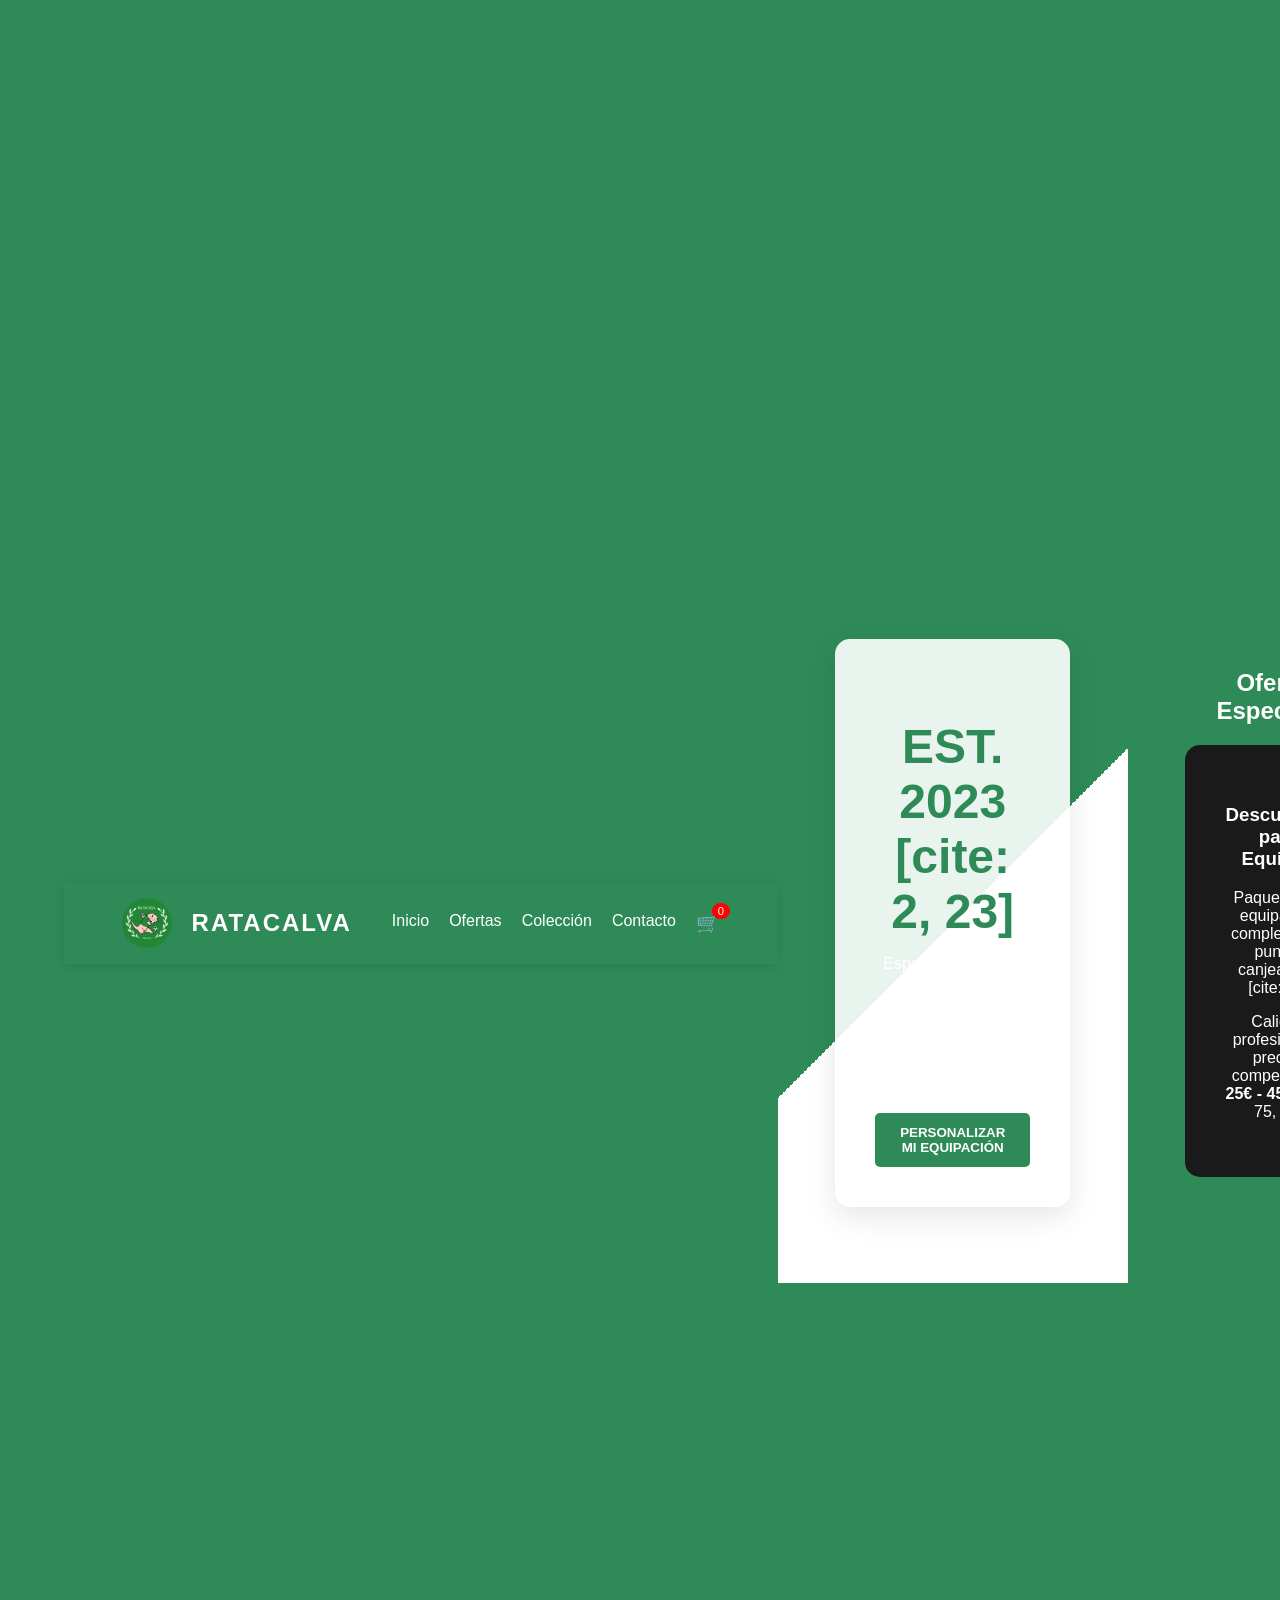
==== index.html @ c98d8c32 "Update index.html" ====
<!DOCTYPE html>
<html lang="es">
<head>
    <meta charset="UTF-8">
    <meta name="viewport" content="width=device-width, initial-scale=1.0">
    <title>RataCalva | Especialistas en Fútbol Sala</title>
    <style>
        :root {
            --verde-principal: #2E8B57; /* Verde deportivo basado en el PDF */
            --blanco: #ffffff;
            --gris-claro: #f4f4f4;
            --negro: #1a1a1a;
        }

        body {
            font-family: 'Segoe UI', Tahoma, Geneva, Verdana, sans-serif;
            margin: 0;
            padding: 0;
            background-color: var(--blanco);
            color: var(--negro);
        }

        /* Navegación */
        header {
            background-color: var(--verde-principal);
            color: white;
            padding: 1rem 5%;
            display: flex;
            justify-content: space-between;
            align-items: center;
            position: sticky;
            top: 0;
            z-index: 1000;
            box-shadow: 0 2px 10px rgba(0,0,0,0.1);
        }

        .logo-container {
            display: flex;
            align-items: center;
            gap: 10px;
        }

        .logo-text {
            font-weight: bold;
            font-size: 1.5rem;
            letter-spacing: 2px;
        }

        nav ul {
            list-style: none;
            display: flex;
            gap: 20px;
            margin: 0;
        }

        nav a {
            color: white;
            text-decoration: none;
            font-weight: 500;
            transition: opacity 0.3s;
        }

        nav a:hover {
            opacity: 0.7;
        }

        /* Hero / Inicio */
        .hero {
            background: linear-gradient(135deg, var(--verde-principal) 50%, var(--blanco) 50%);
            height: 80vh;
            display: flex;
            align-items: center;
            justify-content: center;
            text-align: center;
            padding: 0 5%;
        }

        .hero-content {
            background: rgba(255, 255, 255, 0.9);
            padding: 40px;
            border-radius: 15px;
            box-shadow: 0 10px 30px rgba(0,0,0,0.1);
        }

        .hero h1 {
            font-size: 3rem;
            color: var(--verde-principal);
            margin-bottom: 10px;
        }

        /* Colección */
        .section {
            padding: 60px 5%;
            text-align: center;
        }

        .grid-productos {
            display: grid;
            grid-template-columns: repeat(auto-fit, minmax(280px, 1fr));
            gap: 30px;
            margin-top: 40px;
        }

        .producto-card {
            border: 1px solid var(--gris-claro);
            padding: 20px;
            border-radius: 10px;
            transition: transform 0.3s;
        }

        .producto-card:hover {
            transform: translateY(-10px);
            box-shadow: 0 10px 20px rgba(0,0,0,0.05);
        }

        .producto-card img {
            max-width: 100%;
            height: auto;
            border-radius: 5px;
        }

        /* Ofertas */
        .ofertas-banner {
            background-color: var(--negro);
            color: white;
            padding: 40px;
            border-radius: 15px;
            margin: 20px 0;
        }

        /* Botones */
        .btn {
            background-color: var(--verde-principal);
            color: white;
            padding: 12px 25px;
            border: none;
            border-radius: 5px;
            cursor: pointer;
            font-weight: bold;
            text-transform: uppercase;
        }

        /* Footer / Contacto */
        footer {
            background-color: var(--gris-claro);
            padding: 40px 5%;
            margin-top: 50px;
            border-top: 4px solid var(--verde-principal);
        }

        .contacto-info {
            display: flex;
            justify-content: space-around;
            flex-wrap: wrap;
            gap: 20px;
        }

        .cart-icon {
            font-size: 1.2rem;
            position: relative;
        }

        .badge {
            background: red;
            color: white;
            border-radius: 50%;
            padding: 2px 6px;
            font-size: 0.7rem;
            position: absolute;
            top: -10px;
            right: -10px;
        }
    </style>
</head>
<body>

<header>
<header>
    <div class="logo-container">
        <img src="RataCalva logo.png" alt="Logo RataCalva" style="height: 50px; margin-right: 10px;">
        <span class="logo-text">RATACALVA</span>
    </div>
    <nav>
        
    </div>
    <nav>
        <ul>
            <li><a href="#inicio">Inicio</a></li>
            <li><a href="#ofertas">Ofertas</a></li>
            <li><a href="#coleccion">Colección</a></li>
            <li><a href="#contacto">Contacto</a></li>
            <li><a href="#carrito" class="cart-icon">🛒 <span class="badge">0</span></a></li>
        </ul>
    </nav>
</header>

<section id="inicio" class="hero">
    <div class="hero-content">
        <h1>EST. 2023 [cite: 2, 23]</h1>
        <p>Especialistas 100% en Fútbol Sala. </p>
        <p>Diseños únicos, materiales de alta calidad y personalización total. [cite: 48]</p>
        <button class="btn">Personalizar mi equipación</button>
    </div>
</section>

<section id="ofertas" class="section">
    <h2>Ofertas Especiales</h2>
    <div class="ofertas-banner">
        <h3>Descuentos para Equipos</h3>
        <p>Paquetes de equipación completa con puntos canjeables. [cite: 80]</p>
        <p>Calidad profesional a precios competitivos: <strong>25€ - 45€</strong> [cite: 75, 76]</p>
    </div>
</section>

<section id="coleccion" class="section">
    <h2>Nuestra Colección</h2>
    <div class="grid-productos">
        <div class="producto-card">
            <img src="WhatsApp Image 2026-04-20 at 11.35.07.jpeg" alt="Camiseta RataCalva Verde">
            <h3>Camiseta Oficial "Robert's" [cite: 3, 54]</h3>
            <p>Verde con mangas blancas, personalizable con tu nombre y número. [cite: 47]</p>
            <p><strong>Desde 25€</strong></p>
            <button class="btn">Añadir al carrito</button>
        </div>

        <div class="producto-card">
            <img src="WhatsApp Image 2026-04-20 at 11.35.22.jpeg" alt="Pantalón RataCalva Blanco">
            <h3>Pantalón Técnico [cite: 10, 15]</h3>
            <p>Blanco con cordones verdes y logo bordado. [cite: 10, 13]</p>
            <p><strong>Precio Especial</strong></p>
            <button class="btn">Añadir al carrito</button>
        </div>

        <div class="producto-card">
            <img src="WhatsApp Image 2026-04-20 at 11.35.10.jpeg " alt="Camiseta Dorso">
            <h3>Personalización Dorsal [cite: 6, 60]</h3>
            <p>Nombre y número 99 con la bandera de España. [cite: 5, 6]</p>
            <button class="btn">Configurar</button>
        </div>
    </div>
</section>

<section id="contacto" class="section">
    <h2>Contacto</h2>
    <div class="contacto-info">
        <div>
            <h4>¿Quiénes somos?</h4>
            <p>Una marca con identidad visual única representada por nuestra mascota. [cite: 41]</p>
        </div>
        <div>
            <h4>Servicio</h4>
            <p>Entrega rápida y personalización total para jugadores de futsal. [cite: 45, 48]</p>
        </div>
        <div>
            <h4>Síguenos</h4>
            <p>@RataCalva_Futsal</p>
        </div>
    </div>
</section>

<footer>
    <p>&copy; 2026 RATACALVA FOOTBALL CLUB. [cite: 13, 14] Todos los derechos reservados.</p>
</footer>

</body>
</html>
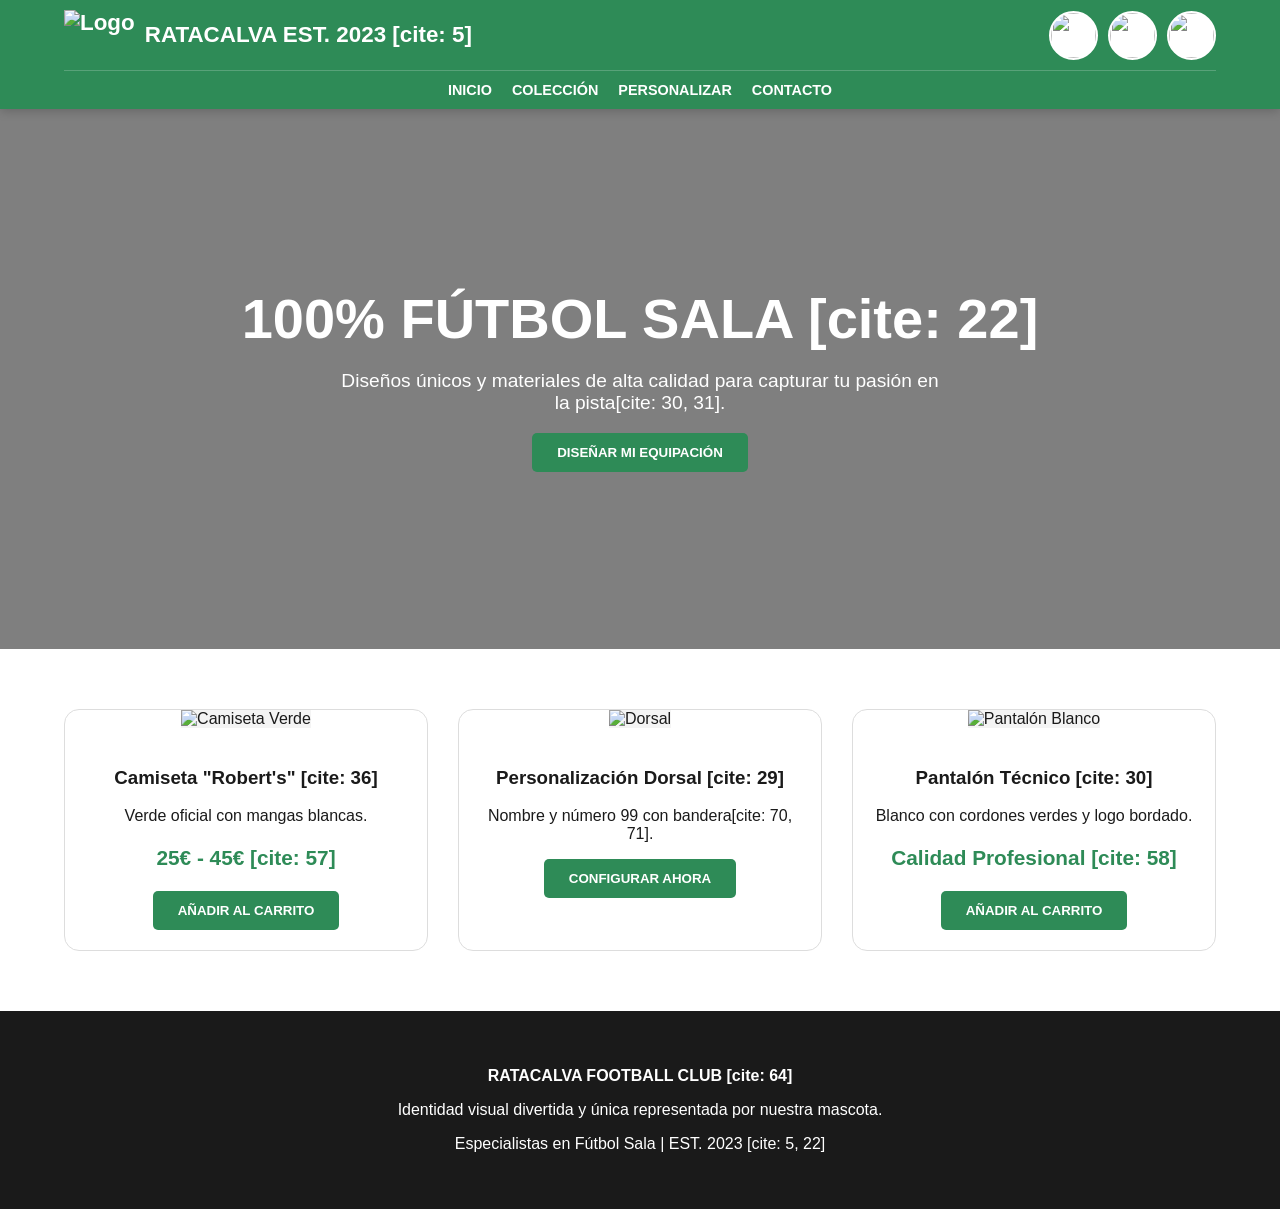
==== commit d55eb05c: "Update index.html" ====
--- a/index.html
+++ b/index.html
@@ -6,131 +6,127 @@
     <title>RataCalva | Especialistas en Fútbol Sala</title>
     <style>
         :root {
-            --verde-principal: #2E8B57; /* Verde deportivo basado en el PDF */
+            --verde-futsal: #2E8B57;
             --blanco: #ffffff;
+            --negro: #1a1a1a;
             --gris-claro: #f4f4f4;
-            --negro: #1a1a1a;
         }
 
         body {
             font-family: 'Segoe UI', Tahoma, Geneva, Verdana, sans-serif;
             margin: 0;
-            padding: 0;
             background-color: var(--blanco);
             color: var(--negro);
         }
 
-        /* Navegación */
+        /* HEADER PERSONALIZADO CON LAS 5 IMÁGENES */
         header {
-            background-color: var(--verde-principal);
-            color: white;
-            padding: 1rem 5%;
-            display: flex;
-            justify-content: space-between;
-            align-items: center;
+            background-color: var(--verde-futsal);
+            color: white;
+            padding: 10px 5%;
             position: sticky;
             top: 0;
             z-index: 1000;
-            box-shadow: 0 2px 10px rgba(0,0,0,0.1);
-        }
-
-        .logo-container {
-            display: flex;
-            align-items: center;
+            box-shadow: 0 2px 10px rgba(0,0,0,0.2);
+        }
+
+        .header-container {
+            display: flex;
+            justify-content: space-between;
+            align-items: center;
+        }
+
+        .galeria-header {
+            display: flex;
             gap: 10px;
-        }
-
-        .logo-text {
+            align-items: center;
+        }
+
+        /* Miniaturas solicitadas en el header */
+        .galeria-header img {
+            height: 45px;
+            width: 45px;
+            object-fit: cover;
+            border: 2px solid white;
+            border-radius: 50%;
+            background: white;
+        }
+
+        .logo-principal {
+            display: flex;
+            align-items: center;
+            gap: 10px;
             font-weight: bold;
-            font-size: 1.5rem;
-            letter-spacing: 2px;
+            font-size: 1.4rem;
         }
 
         nav ul {
             list-style: none;
             display: flex;
             gap: 20px;
-            margin: 0;
+            margin: 10px 0 0 0;
+            padding: 0;
+            justify-content: center;
+            border-top: 1px solid rgba(255,255,255,0.2);
+            padding-top: 10px;
         }
 
         nav a {
             color: white;
             text-decoration: none;
-            font-weight: 500;
-            transition: opacity 0.3s;
-        }
-
-        nav a:hover {
-            opacity: 0.7;
-        }
-
-        /* Hero / Inicio */
+            font-size: 0.9rem;
+            font-weight: bold;
+            text-transform: uppercase;
+        }
+
+        /* HERO SECTION */
         .hero {
-            background: linear-gradient(135deg, var(--verde-principal) 50%, var(--blanco) 50%);
-            height: 80vh;
-            display: flex;
-            align-items: center;
+            background: linear-gradient(rgba(0,0,0,0.5), rgba(0,0,0,0.5)), url('https://raw.githubusercontent.com/TU_USUARIO/TU_REPOSITORIO/main/WhatsApp%20Image%202026-04-20%20at%2011.35.07.jpeg');
+            background-size: cover;
+            background-position: center;
+            height: 60vh;
+            display: flex;
+            flex-direction: column;
             justify-content: center;
+            align-items: center;
             text-align: center;
-            padding: 0 5%;
-        }
-
-        .hero-content {
-            background: rgba(255, 255, 255, 0.9);
-            padding: 40px;
-            border-radius: 15px;
-            box-shadow: 0 10px 30px rgba(0,0,0,0.1);
-        }
-
-        .hero h1 {
-            font-size: 3rem;
-            color: var(--verde-principal);
-            margin-bottom: 10px;
-        }
-
-        /* Colección */
-        .section {
+            color: white;
+        }
+
+        .hero h1 { font-size: 3.5rem; margin: 0; }
+        .hero p { font-size: 1.2rem; max-width: 600px; }
+
+        /* PRODUCTOS SECTION */
+        .productos {
             padding: 60px 5%;
-            text-align: center;
-        }
-
-        .grid-productos {
             display: grid;
             grid-template-columns: repeat(auto-fit, minmax(280px, 1fr));
             gap: 30px;
-            margin-top: 40px;
-        }
-
-        .producto-card {
-            border: 1px solid var(--gris-claro);
-            padding: 20px;
-            border-radius: 10px;
-            transition: transform 0.3s;
-        }
-
-        .producto-card:hover {
-            transform: translateY(-10px);
-            box-shadow: 0 10px 20px rgba(0,0,0,0.05);
-        }
-
-        .producto-card img {
-            max-width: 100%;
-            height: auto;
-            border-radius: 5px;
-        }
-
-        /* Ofertas */
-        .ofertas-banner {
-            background-color: var(--negro);
-            color: white;
-            padding: 40px;
+        }
+
+        .tarjeta {
+            border: 1px solid #ddd;
             border-radius: 15px;
-            margin: 20px 0;
-        }
-
-        /* Botones */
+            overflow: hidden;
+            transition: 0.3s;
+            text-align: center;
+            background: white;
+        }
+
+        .tarjeta:hover { transform: translateY(-10px); box-shadow: 0 10px 20px rgba(0,0,0,0.1); }
+
+        .tarjeta img {
+            width: 100%;
+            height: 350px;
+            object-fit: contain;
+            background: var(--gris-claro);
+        }
+
+        .tarjeta-info { padding: 20px; }
+        .precio { color: var(--verde-futsal); font-weight: bold; font-size: 1.3rem; }
+
         .btn {
-            background-color: var(--verde-principal);
+            background: var(--verde-futsal);
             color: white;
             padding: 12px 25px;
             border: none;
@@ -140,126 +136,80 @@
             text-transform: uppercase;
         }
 
-        /* Footer / Contacto */
         footer {
-            background-color: var(--gris-claro);
-            padding: 40px 5%;
-            margin-top: 50px;
-            border-top: 4px solid var(--verde-principal);
-        }
-
-        .contacto-info {
-            display: flex;
-            justify-content: space-around;
-            flex-wrap: wrap;
-            gap: 20px;
-        }
-
-        .cart-icon {
-            font-size: 1.2rem;
-            position: relative;
-        }
-
-        .badge {
-            background: red;
-            color: white;
-            border-radius: 50%;
-            padding: 2px 6px;
-            font-size: 0.7rem;
-            position: absolute;
-            top: -10px;
-            right: -10px;
+            background: var(--negro);
+            color: white;
+            text-align: center;
+            padding: 40px;
         }
     </style>
 </head>
 <body>
 
 <header>
-<header>
-    <div class="logo-container">
-        <img src="RataCalva logo.png" alt="Logo RataCalva" style="height: 50px; margin-right: 10px;">
-        <span class="logo-text">RATACALVA</span>
-    </div>
-    <nav>
-        
+    <div class="header-container">
+        <div class="logo-principal">
+            <img src="https://raw.githubusercontent.com/TU_USUARIO/TU_REPOSITORIO/main/RataCalva%20logo.png" alt="Logo" style="height: 50px; width: auto; border:none; border-radius:0;">
+            <span>RATACALVA EST. 2023 [cite: 5]</span>
+        </div>
+
+        <div class="galeria-header">
+            <img src="https://raw.githubusercontent.com/TU_USUARIO/TU_REPOSITORIO/main/WhatsApp%20Image%202026-04-20%20at%2011.35.07.jpeg" title="Camiseta Verde">
+            <img src="https://raw.githubusercontent.com/TU_USUARIO/TU_REPOSITORIO/main/WhatsApp%20Image%202026-04-20%20at%2011.35.10.jpeg" title="Dorsal">
+            <img src="https://raw.githubusercontent.com/TU_USUARIO/TU_REPOSITORIO/main/WhatsApp%20Image%202026-04-20%20at%2011.35.22.jpeg" title="Pantalón Blanco">
+        </div>
     </div>
     <nav>
         <ul>
-            <li><a href="#inicio">Inicio</a></li>
-            <li><a href="#ofertas">Ofertas</a></li>
+            <li><a href="#">Inicio</a></li>
             <li><a href="#coleccion">Colección</a></li>
-            <li><a href="#contacto">Contacto</a></li>
-            <li><a href="#carrito" class="cart-icon">🛒 <span class="badge">0</span></a></li>
+            <li><a href="#">Personalizar</a></li>
+            <li><a href="#">Contacto</a></li>
         </ul>
     </nav>
 </header>
 
-<section id="inicio" class="hero">
-    <div class="hero-content">
-        <h1>EST. 2023 [cite: 2, 23]</h1>
-        <p>Especialistas 100% en Fútbol Sala. </p>
-        <p>Diseños únicos, materiales de alta calidad y personalización total. [cite: 48]</p>
-        <button class="btn">Personalizar mi equipación</button>
-    </div>
+<section class="hero">
+    <h1>100% FÚTBOL SALA [cite: 22]</h1>
+    <p>Diseños únicos y materiales de alta calidad para capturar tu pasión en la pista[cite: 30, 31].</p>
+    <button class="btn">Diseñar mi Equipación</button>
 </section>
 
-<section id="ofertas" class="section">
-    <h2>Ofertas Especiales</h2>
-    <div class="ofertas-banner">
-        <h3>Descuentos para Equipos</h3>
-        <p>Paquetes de equipación completa con puntos canjeables. [cite: 80]</p>
-        <p>Calidad profesional a precios competitivos: <strong>25€ - 45€</strong> [cite: 75, 76]</p>
+<section class="productos" id="coleccion">
+    <div class="tarjeta">
+        <img src="https://raw.githubusercontent.com/TU_USUARIO/TU_REPOSITORIO/main/WhatsApp%20Image%202026-04-20%20at%2011.35.07.jpeg" alt="Camiseta Verde">
+        <div class="tarjeta-info">
+            <h3>Camiseta "Robert's" [cite: 36]</h3>
+            <p>Verde oficial con mangas blancas.</p>
+            <p class="precio">25€ - 45€ [cite: 57]</p>
+            <button class="btn">Añadir al carrito</button>
+        </div>
+    </div>
+
+    <div class="tarjeta">
+        <img src="https://raw.githubusercontent.com/TU_USUARIO/TU_REPOSITORIO/main/WhatsApp%20Image%202026-04-20%20at%2011.35.10.jpeg" alt="Dorsal">
+        <div class="tarjeta-info">
+            <h3>Personalización Dorsal [cite: 29]</h3>
+            <p>Nombre y número 99 con bandera[cite: 70, 71].</p>
+            <button class="btn">Configurar ahora</button>
+        </div>
+    </div>
+
+    <div class="tarjeta">
+        <img src="https://raw.githubusercontent.com/TU_USUARIO/TU_REPOSITORIO/main/WhatsApp%20Image%202026-04-20%20at%2011.35.22.jpeg" alt="Pantalón Blanco">
+        <div class="tarjeta-info">
+            <h3>Pantalón Técnico [cite: 30]</h3>
+            <p>Blanco con cordones verdes y logo bordado.</p>
+            <p class="precio">Calidad Profesional [cite: 58]</p>
+            <button class="btn">Añadir al carrito</button>
+        </div>
     </div>
 </section>
 
-<section id="coleccion" class="section">
-    <h2>Nuestra Colección</h2>
-    <div class="grid-productos">
-        <div class="producto-card">
-            <img src="WhatsApp Image 2026-04-20 at 11.35.07.jpeg" alt="Camiseta RataCalva Verde">
-            <h3>Camiseta Oficial "Robert's" [cite: 3, 54]</h3>
-            <p>Verde con mangas blancas, personalizable con tu nombre y número. [cite: 47]</p>
-            <p><strong>Desde 25€</strong></p>
-            <button class="btn">Añadir al carrito</button>
-        </div>
-
-        <div class="producto-card">
-            <img src="WhatsApp Image 2026-04-20 at 11.35.22.jpeg" alt="Pantalón RataCalva Blanco">
-            <h3>Pantalón Técnico [cite: 10, 15]</h3>
-            <p>Blanco con cordones verdes y logo bordado. [cite: 10, 13]</p>
-            <p><strong>Precio Especial</strong></p>
-            <button class="btn">Añadir al carrito</button>
-        </div>
-
-        <div class="producto-card">
-            <img src="WhatsApp Image 2026-04-20 at 11.35.10.jpeg " alt="Camiseta Dorso">
-            <h3>Personalización Dorsal [cite: 6, 60]</h3>
-            <p>Nombre y número 99 con la bandera de España. [cite: 5, 6]</p>
-            <button class="btn">Configurar</button>
-        </div>
-    </div>
-</section>
-
-<section id="contacto" class="section">
-    <h2>Contacto</h2>
-    <div class="contacto-info">
-        <div>
-            <h4>¿Quiénes somos?</h4>
-            <p>Una marca con identidad visual única representada por nuestra mascota. [cite: 41]</p>
-        </div>
-        <div>
-            <h4>Servicio</h4>
-            <p>Entrega rápida y personalización total para jugadores de futsal. [cite: 45, 48]</p>
-        </div>
-        <div>
-            <h4>Síguenos</h4>
-            <p>@RataCalva_Futsal</p>
-        </div>
-    </div>
-</section>
-
 <footer>
-    <p>&copy; 2026 RATACALVA FOOTBALL CLUB. [cite: 13, 14] Todos los derechos reservados.</p>
+    <p><strong>RATACALVA FOOTBALL CLUB [cite: 64]</strong></p>
+    <p>Identidad visual divertida y única representada por nuestra mascota.</p>
+    <p>Especialistas en Fútbol Sala | EST. 2023 [cite: 5, 22]</p>
 </footer>
 
 </body>
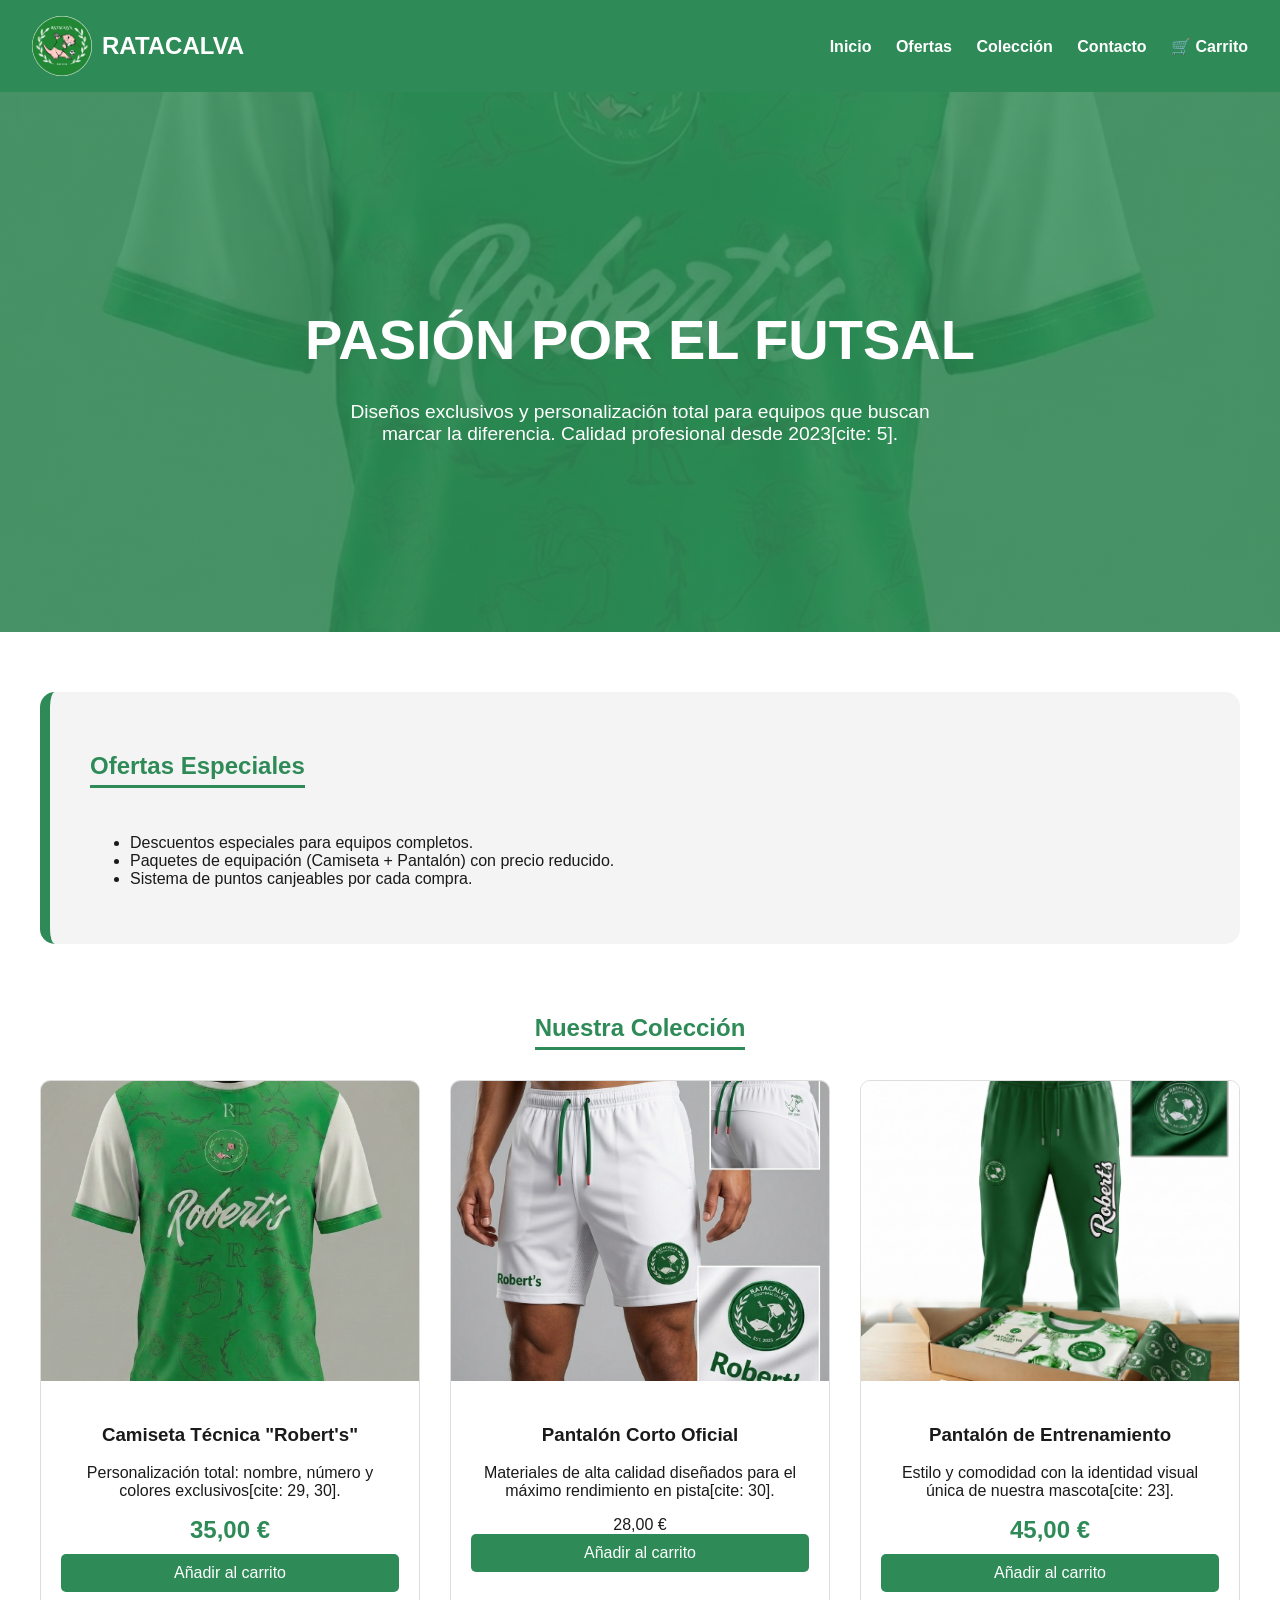
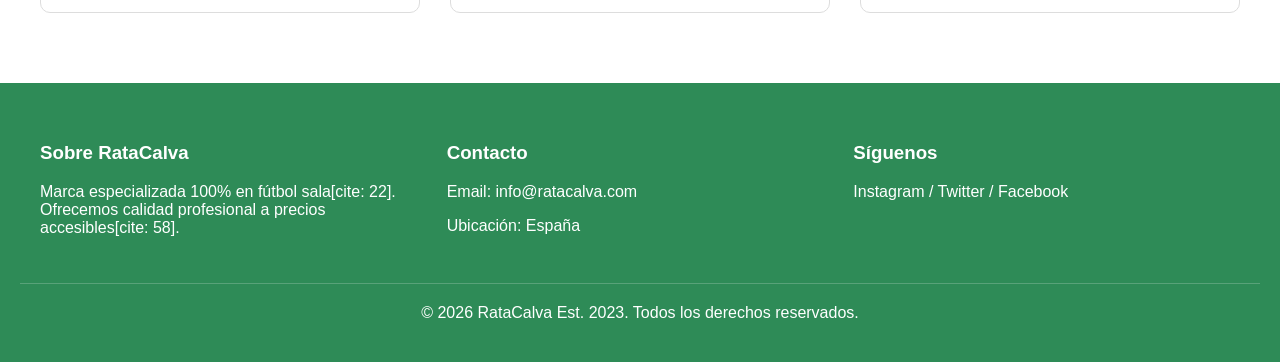
==== commit cb104953: "Refactor index.html for better styling and layout Updated styles and structure for improved layout a" ====
--- a/index.html
+++ b/index.html
@@ -3,10 +3,11 @@
 <head>
     <meta charset="UTF-8">
     <meta name="viewport" content="width=device-width, initial-scale=1.0">
-    <title>RataCalva | Especialistas en Fútbol Sala</title>
+    <title>RataCalva | Especialistas en Futsal</title>
     <style>
+        /* Estilos Generales inspirados en el PDF */
         :root {
-            --verde-futsal: #2E8B57;
+            --verde-principal: #2e8b57; /* Verde deportivo */
             --blanco: #ffffff;
             --negro: #1a1a1a;
             --gris-claro: #f4f4f4;
@@ -15,73 +16,51 @@
         body {
             font-family: 'Segoe UI', Tahoma, Geneva, Verdana, sans-serif;
             margin: 0;
+            padding: 0;
             background-color: var(--blanco);
             color: var(--negro);
         }
 
-        /* HEADER PERSONALIZADO CON LAS 5 IMÁGENES */
         header {
-            background-color: var(--verde-futsal);
-            color: white;
-            padding: 10px 5%;
+            background-color: var(--verde-principal);
+            color: white;
+            padding: 1rem 2rem;
+            display: flex;
+            justify-content: space-between;
+            align-items: center;
             position: sticky;
             top: 0;
             z-index: 1000;
-            box-shadow: 0 2px 10px rgba(0,0,0,0.2);
-        }
-
-        .header-container {
-            display: flex;
-            justify-content: space-between;
-            align-items: center;
-        }
-
-        .galeria-header {
-            display: flex;
-            gap: 10px;
-            align-items: center;
-        }
-
-        /* Miniaturas solicitadas en el header */
-        .galeria-header img {
-            height: 45px;
-            width: 45px;
-            object-fit: cover;
-            border: 2px solid white;
-            border-radius: 50%;
-            background: white;
-        }
-
-        .logo-principal {
+        }
+
+        .logo-container {
             display: flex;
             align-items: center;
             gap: 10px;
+        }
+
+        .logo-img {
+            width: 60px;
+            height: 60px;
+            border-radius: 50%;
+            background: white;
+        }
+
+        nav a {
+            color: white;
+            text-decoration: none;
+            margin-left: 20px;
             font-weight: bold;
-            font-size: 1.4rem;
-        }
-
-        nav ul {
-            list-style: none;
-            display: flex;
-            gap: 20px;
-            margin: 10px 0 0 0;
-            padding: 0;
-            justify-content: center;
-            border-top: 1px solid rgba(255,255,255,0.2);
-            padding-top: 10px;
-        }
-
-        nav a {
-            color: white;
-            text-decoration: none;
-            font-size: 0.9rem;
-            font-weight: bold;
-            text-transform: uppercase;
-        }
-
-        /* HERO SECTION */
+            transition: 0.3s;
+        }
+
+        nav a:hover {
+            color: #d1ffd1;
+        }
+
+        /* Hero Section */
         .hero {
-            background: linear-gradient(rgba(0,0,0,0.5), rgba(0,0,0,0.5)), url('https://raw.githubusercontent.com/TU_USUARIO/TU_REPOSITORIO/main/WhatsApp%20Image%202026-04-20%20at%2011.35.07.jpeg');
+            background: linear-gradient(rgba(46, 139, 87, 0.8), rgba(46, 139, 87, 0.8)), url('camiseta.jpeg');
             background-size: cover;
             background-position: center;
             height: 60vh;
@@ -89,127 +68,194 @@
             flex-direction: column;
             justify-content: center;
             align-items: center;
+            color: white;
             text-align: center;
-            color: white;
-        }
-
-        .hero h1 { font-size: 3.5rem; margin: 0; }
+            padding: 0 20px;
+        }
+
+        .hero h1 { font-size: 3.5rem; margin-bottom: 10px; }
         .hero p { font-size: 1.2rem; max-width: 600px; }
 
-        /* PRODUCTOS SECTION */
-        .productos {
-            padding: 60px 5%;
+        /* Contenedor de Productos */
+        .container {
+            max-width: 1200px;
+            margin: 40px auto;
+            padding: 20px;
+        }
+
+        h2 {
+            text-align: center;
+            color: var(--verde-principal);
+            border-bottom: 3px solid var(--verde-principal);
+            display: inline-block;
+            padding-bottom: 5px;
+            margin-bottom: 30px;
+        }
+
+        .grid-productos {
             display: grid;
             grid-template-columns: repeat(auto-fit, minmax(280px, 1fr));
             gap: 30px;
         }
 
-        .tarjeta {
+        .producto-card {
             border: 1px solid #ddd;
-            border-radius: 15px;
+            border-radius: 10px;
             overflow: hidden;
-            transition: 0.3s;
+            transition: transform 0.3s;
+            background: white;
             text-align: center;
-            background: white;
-        }
-
-        .tarjeta:hover { transform: translateY(-10px); box-shadow: 0 10px 20px rgba(0,0,0,0.1); }
-
-        .tarjeta img {
+        }
+
+        .producto-card:hover {
+            transform: translateY(-10px);
+            box-shadow: 0 10px 20px rgba(0,0,0,0.1);
+        }
+
+        .producto-img {
             width: 100%;
-            height: 350px;
-            object-fit: contain;
-            background: var(--gris-claro);
-        }
-
-        .tarjeta-info { padding: 20px; }
-        .precio { color: var(--verde-futsal); font-weight: bold; font-size: 1.3rem; }
-
-        .btn {
-            background: var(--verde-futsal);
-            color: white;
-            padding: 12px 25px;
+            height: 300px;
+            object-fit: cover;
+        }
+
+        .info-producto {
+            padding: 20px;
+        }
+
+        .precio {
+            font-size: 1.5rem;
+            color: var(--verde-principal);
+            font-weight: bold;
+            margin: 10px 0;
+        }
+
+        .btn-carrito {
+            background-color: var(--verde-principal);
+            color: white;
             border: none;
+            padding: 10px 20px;
             border-radius: 5px;
             cursor: pointer;
-            font-weight: bold;
-            text-transform: uppercase;
-        }
-
+            width: 100%;
+            font-size: 1rem;
+        }
+
+        /* Sección Ofertas */
+        .ofertas-banner {
+            background-color: var(--gris-claro);
+            padding: 40px;
+            border-radius: 15px;
+            margin-bottom: 50px;
+            border-left: 10px solid var(--verde-principal);
+        }
+
+        /* Footer / Contacto */
         footer {
-            background: var(--negro);
-            color: white;
-            text-align: center;
-            padding: 40px;
+            background-color: var(--verde-principal);
+            color: white;
+            padding: 40px 20px;
+            margin-top: 50px;
+        }
+
+        .footer-content {
+            display: grid;
+            grid-template-columns: repeat(auto-fit, minmax(200px, 1fr));
+            gap: 20px;
+            max-width: 1200px;
+            margin: auto;
         }
     </style>
 </head>
 <body>
 
 <header>
-    <div class="header-container">
-        <div class="logo-principal">
-            <img src="https://raw.githubusercontent.com/TU_USUARIO/TU_REPOSITORIO/main/RataCalva%20logo.png" alt="Logo" style="height: 50px; width: auto; border:none; border-radius:0;">
-            <span>RATACALVA EST. 2023 [cite: 5]</span>
-        </div>
-
-        <div class="galeria-header">
-            <img src="https://raw.githubusercontent.com/TU_USUARIO/TU_REPOSITORIO/main/WhatsApp%20Image%202026-04-20%20at%2011.35.07.jpeg" title="Camiseta Verde">
-            <img src="https://raw.githubusercontent.com/TU_USUARIO/TU_REPOSITORIO/main/WhatsApp%20Image%202026-04-20%20at%2011.35.10.jpeg" title="Dorsal">
-            <img src="https://raw.githubusercontent.com/TU_USUARIO/TU_REPOSITORIO/main/WhatsApp%20Image%202026-04-20%20at%2011.35.22.jpeg" title="Pantalón Blanco">
-        </div>
+    <div class="logo-container">
+        <img src="RataCalva logo.png" alt="Logo RataCalva" class="logo-img">
+        <span style="font-size: 1.5rem; font-weight: bold;">RATACALVA</span>
     </div>
     <nav>
-        <ul>
-            <li><a href="#">Inicio</a></li>
-            <li><a href="#coleccion">Colección</a></li>
-            <li><a href="#">Personalizar</a></li>
-            <li><a href="#">Contacto</a></li>
-        </ul>
+        <a href="#inicio">Inicio</a>
+        <a href="#ofertas">Ofertas</a>
+        <a href="#coleccion">Colección</a>
+        <a href="#contacto">Contacto</a>
+        <a href="#carrito">🛒 Carrito</a>
     </nav>
 </header>
 
-<section class="hero">
-    <h1>100% FÚTBOL SALA [cite: 22]</h1>
-    <p>Diseños únicos y materiales de alta calidad para capturar tu pasión en la pista[cite: 30, 31].</p>
-    <button class="btn">Diseñar mi Equipación</button>
+<section class="hero" id="inicio">
+    <h1>PASIÓN POR EL FUTSAL</h1>
+    <p>Diseños exclusivos y personalización total para equipos que buscan marcar la diferencia. Calidad profesional desde 2023[cite: 5].</p>
 </section>
 
-<section class="productos" id="coleccion">
-    <div class="tarjeta">
-        <img src="https://raw.githubusercontent.com/TU_USUARIO/TU_REPOSITORIO/main/WhatsApp%20Image%202026-04-20%20at%2011.35.07.jpeg" alt="Camiseta Verde">
-        <div class="tarjeta-info">
-            <h3>Camiseta "Robert's" [cite: 36]</h3>
-            <p>Verde oficial con mangas blancas.</p>
-            <p class="precio">25€ - 45€ [cite: 57]</p>
-            <button class="btn">Añadir al carrito</button>
+<div class="container">
+    
+    <section id="ofertas" class="ofertas-banner">
+        <h2>Ofertas Especiales</h2>
+        <ul>
+            <li>Descuentos especiales para equipos completos.</li>
+            <li>Paquetes de equipación (Camiseta + Pantalón) con precio reducido.</li>
+            <li>Sistema de puntos canjeables por cada compra.</li>
+        </ul>
+    </section>
+
+    <section id="coleccion">
+        <div style="text-align: center;">
+            <h2>Nuestra Colección</h2>
+        </div>
+        
+        <div class="grid-productos">
+            <div class="producto-card">
+                <img src="camiseta.jpeg" alt="Camiseta Personalizada" class="producto-img">
+                <div class="info-producto">
+                    <h3>Camiseta Técnica "Robert's"</h3>
+                    <p>Personalización total: nombre, número y colores exclusivos[cite: 29, 30].</p>
+                    <div class="precio">35,00 €</div>
+                    <button class="btn-carrito">Añadir al carrito</button>
+                </div>
+            </div>
+
+            <div class="producto-card">
+                <img src="pantalones cortos blancos.jpeg" alt="Pantalón Corto" class="producto-img">
+                <div class="info-producto">
+                    <h3>Pantalón Corto Oficial</h3>
+                    <p>Materiales de alta calidad diseñados para el máximo rendimiento en pista[cite: 30].</p>
+                    <div class="precioo">28,00 €</div>
+                    <button class="btn-carrito">Añadir al carrito</button>
+                </div>
+            </div>
+
+            <div class="producto-card">
+                <img src="pantalones largos verdes.jpeg" alt="Pantalón Largo" class="producto-img">
+                <div class="info-producto">
+                    <h3>Pantalón de Entrenamiento</h3>
+                    <p>Estilo y comodidad con la identidad visual única de nuestra mascota[cite: 23].</p>
+                    <div class="precio">45,00 €</div>
+                    <button class="btn-carrito">Añadir al carrito</button>
+                </div>
+            </div>
+        </div>
+    </section>
+</div>
+
+<footer id="contacto">
+    <div class="footer-content">
+        <div>
+            <h3>Sobre RataCalva</h3>
+            <p>Marca especializada 100% en fútbol sala[cite: 22]. Ofrecemos calidad profesional a precios accesibles[cite: 58].</p>
+        </div>
+        <div>
+            <h3>Contacto</h3>
+            <p>Email: info@ratacalva.com</p>
+            <p>Ubicación: España</p>
+        </div>
+        <div>
+            <h3>Síguenos</h3>
+            <p>Instagram / Twitter / Facebook</p>
         </div>
     </div>
-
-    <div class="tarjeta">
-        <img src="https://raw.githubusercontent.com/TU_USUARIO/TU_REPOSITORIO/main/WhatsApp%20Image%202026-04-20%20at%2011.35.10.jpeg" alt="Dorsal">
-        <div class="tarjeta-info">
-            <h3>Personalización Dorsal [cite: 29]</h3>
-            <p>Nombre y número 99 con bandera[cite: 70, 71].</p>
-            <button class="btn">Configurar ahora</button>
-        </div>
+    <div style="text-align: center; margin-top: 30px; border-top: 1px solid rgba(255,255,255,0.2); padding-top: 20px;">
+        &copy; 2026 RataCalva Est. 2023. Todos los derechos reservados.
     </div>
-
-    <div class="tarjeta">
-        <img src="https://raw.githubusercontent.com/TU_USUARIO/TU_REPOSITORIO/main/WhatsApp%20Image%202026-04-20%20at%2011.35.22.jpeg" alt="Pantalón Blanco">
-        <div class="tarjeta-info">
-            <h3>Pantalón Técnico [cite: 30]</h3>
-            <p>Blanco con cordones verdes y logo bordado.</p>
-            <p class="precio">Calidad Profesional [cite: 58]</p>
-            <button class="btn">Añadir al carrito</button>
-        </div>
-    </div>
-</section>
-
-<footer>
-    <p><strong>RATACALVA FOOTBALL CLUB [cite: 64]</strong></p>
-    <p>Identidad visual divertida y única representada por nuestra mascota.</p>
-    <p>Especialistas en Fútbol Sala | EST. 2023 [cite: 5, 22]</p>
 </footer>
 
 </body>
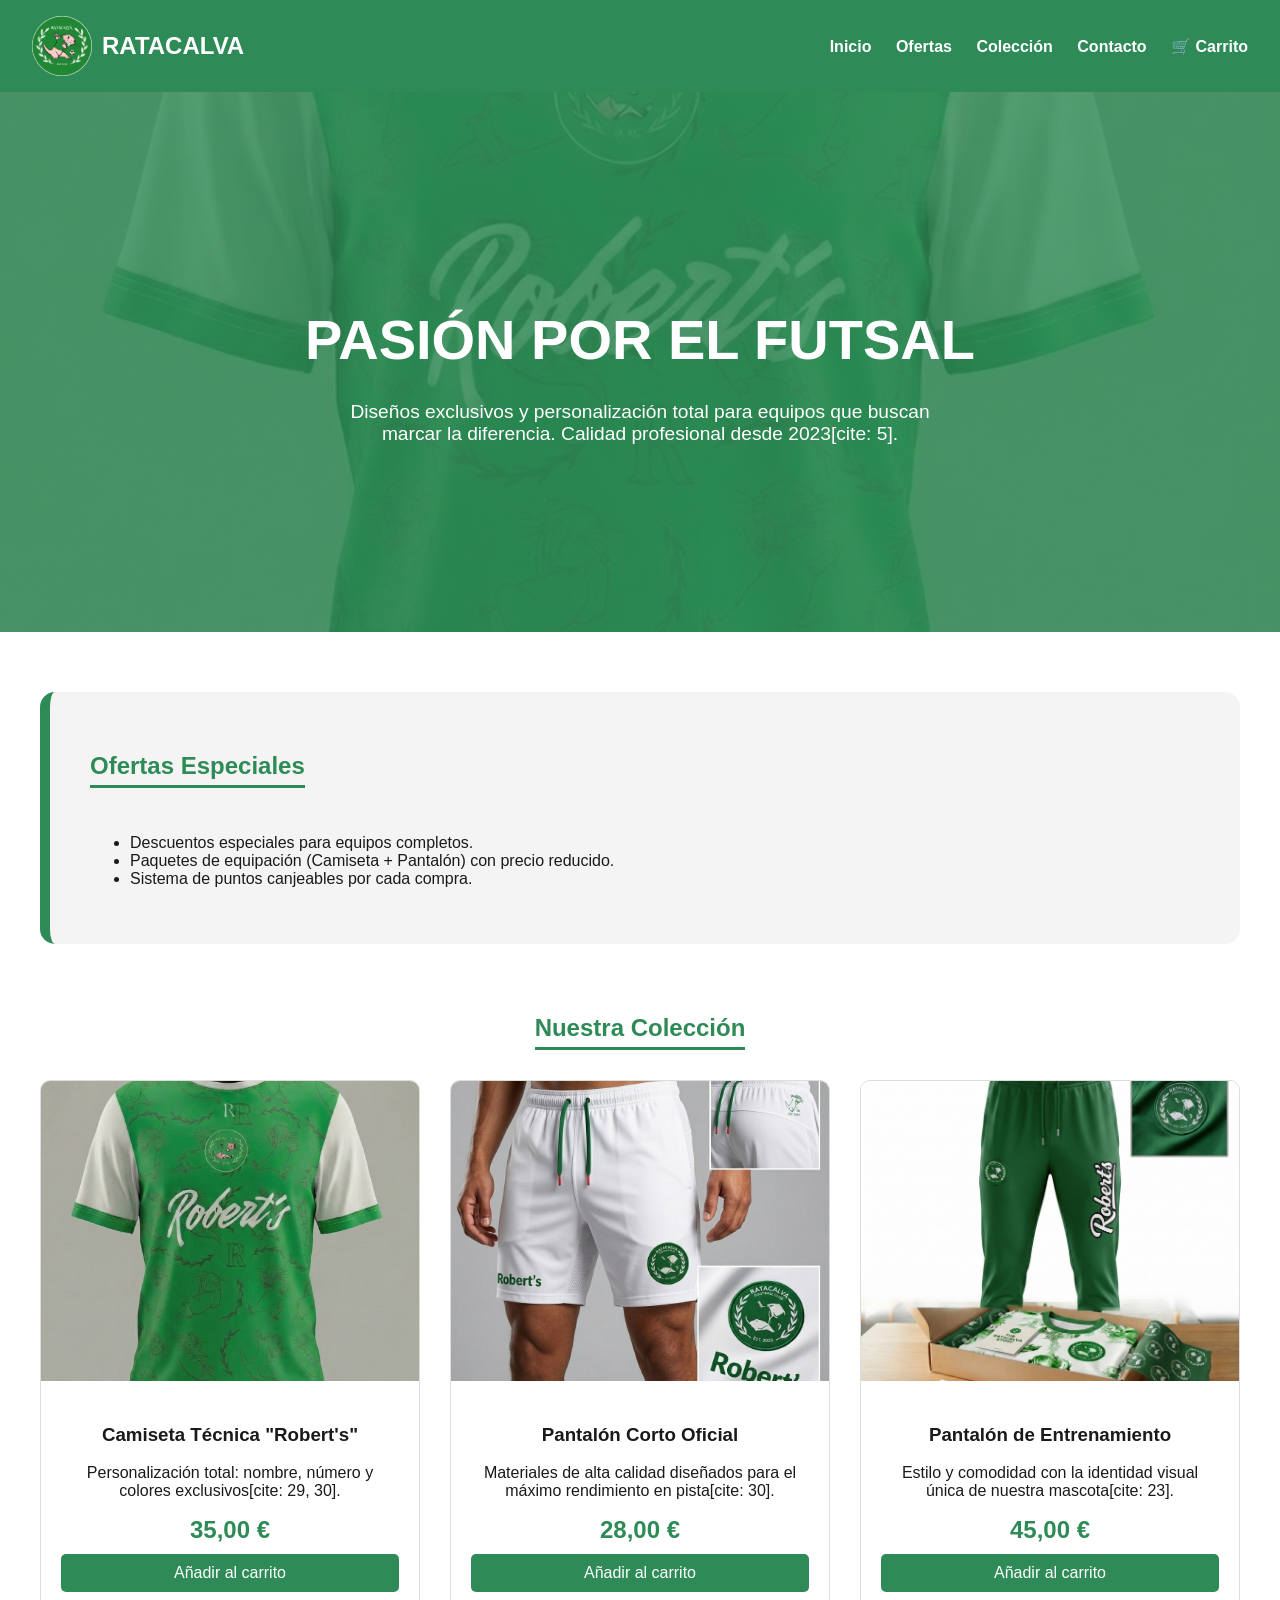
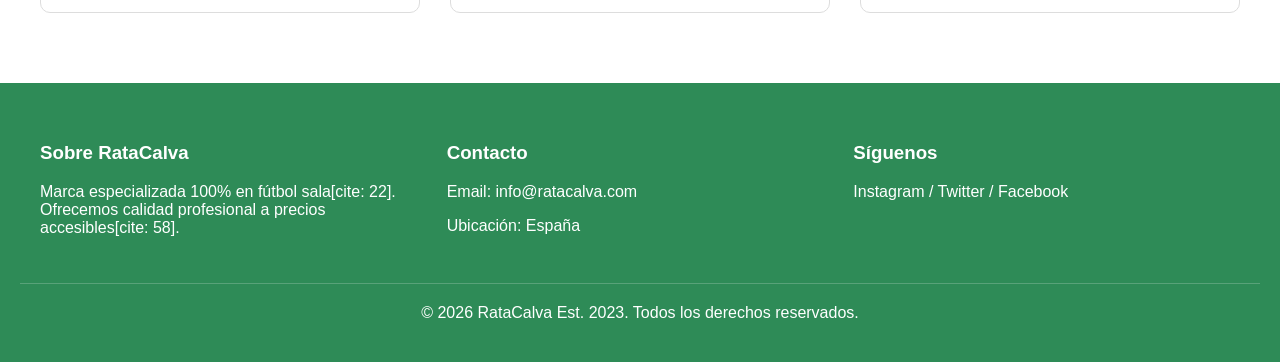
==== commit b917e0e7: "Update index.html" ====
--- a/index.html
+++ b/index.html
@@ -219,7 +219,7 @@
                 <div class="info-producto">
                     <h3>Pantalón Corto Oficial</h3>
                     <p>Materiales de alta calidad diseñados para el máximo rendimiento en pista[cite: 30].</p>
-                    <div class="precioo">28,00 €</div>
+                    <div class="precio">28,00 €</div>
                     <button class="btn-carrito">Añadir al carrito</button>
                 </div>
             </div>
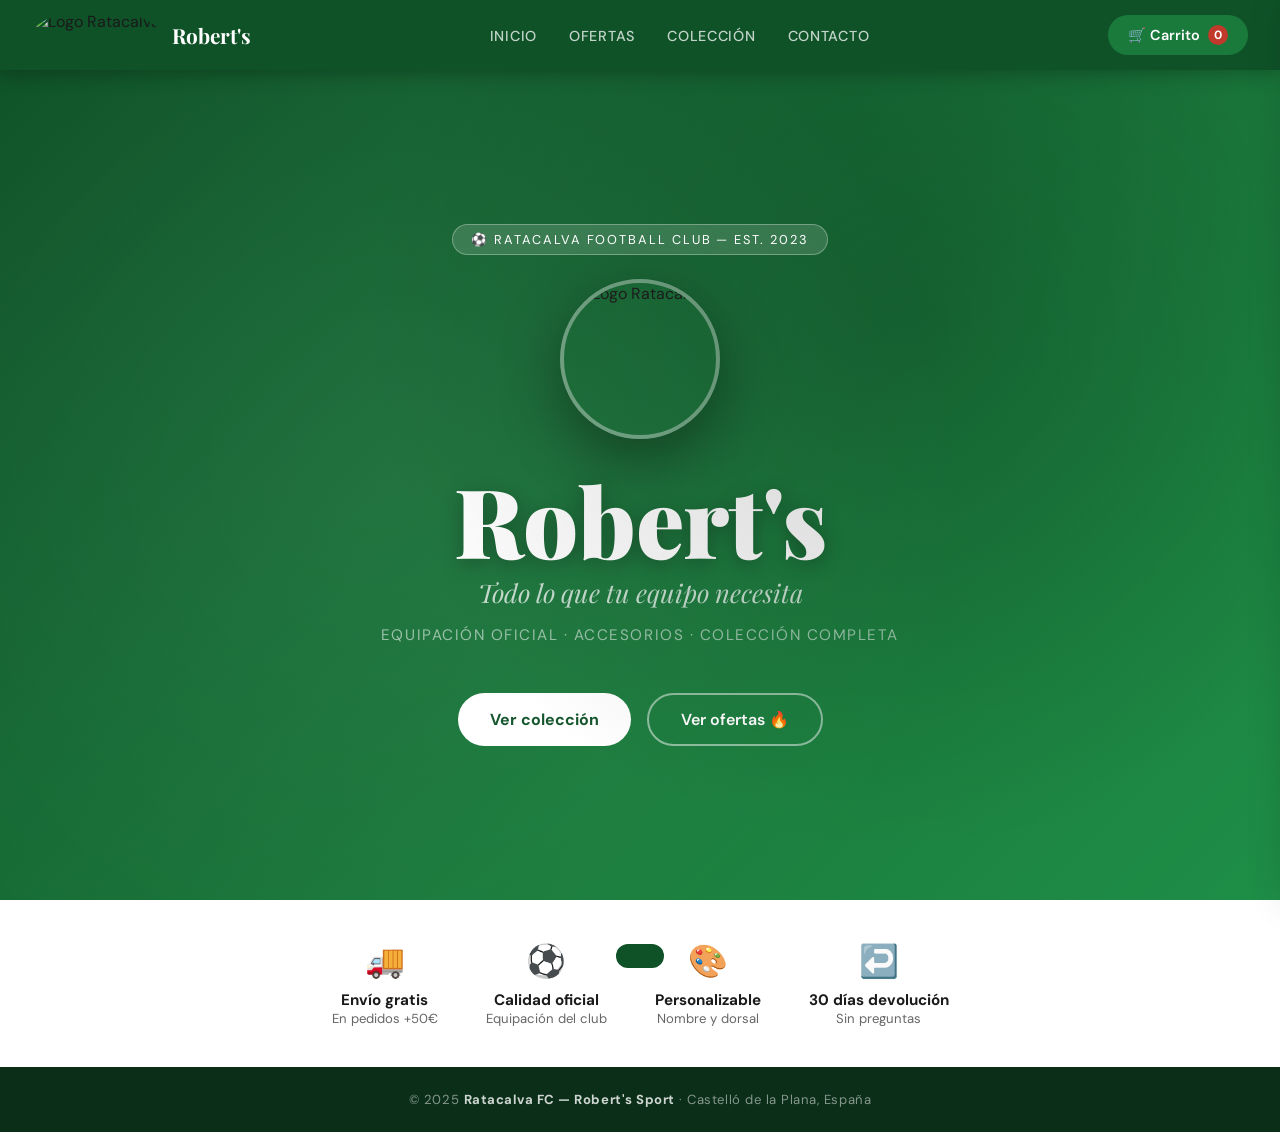
==== commit 35626a11: "Add files via upload" ====
--- a/index.html
+++ b/index.html
@@ -1,262 +1,141 @@
-<!DOCTYPE html>
-<html lang="es">
-<head>
-    <meta charset="UTF-8">
-    <meta name="viewport" content="width=device-width, initial-scale=1.0">
-    <title>RataCalva | Especialistas en Futsal</title>
-    <style>
-        /* Estilos Generales inspirados en el PDF */
-        :root {
-            --verde-principal: #2e8b57; /* Verde deportivo */
-            --blanco: #ffffff;
-            --negro: #1a1a1a;
-            --gris-claro: #f4f4f4;
-        }
-
-        body {
-            font-family: 'Segoe UI', Tahoma, Geneva, Verdana, sans-serif;
-            margin: 0;
-            padding: 0;
-            background-color: var(--blanco);
-            color: var(--negro);
-        }
-
-        header {
-            background-color: var(--verde-principal);
-            color: white;
-            padding: 1rem 2rem;
-            display: flex;
-            justify-content: space-between;
-            align-items: center;
-            position: sticky;
-            top: 0;
-            z-index: 1000;
-        }
-
-        .logo-container {
-            display: flex;
-            align-items: center;
-            gap: 10px;
-        }
-
-        .logo-img {
-            width: 60px;
-            height: 60px;
-            border-radius: 50%;
-            background: white;
-        }
-
-        nav a {
-            color: white;
-            text-decoration: none;
-            margin-left: 20px;
-            font-weight: bold;
-            transition: 0.3s;
-        }
-
-        nav a:hover {
-            color: #d1ffd1;
-        }
-
-        /* Hero Section */
-        .hero {
-            background: linear-gradient(rgba(46, 139, 87, 0.8), rgba(46, 139, 87, 0.8)), url('camiseta.jpeg');
-            background-size: cover;
-            background-position: center;
-            height: 60vh;
-            display: flex;
-            flex-direction: column;
-            justify-content: center;
-            align-items: center;
-            color: white;
-            text-align: center;
-            padding: 0 20px;
-        }
-
-        .hero h1 { font-size: 3.5rem; margin-bottom: 10px; }
-        .hero p { font-size: 1.2rem; max-width: 600px; }
-
-        /* Contenedor de Productos */
-        .container {
-            max-width: 1200px;
-            margin: 40px auto;
-            padding: 20px;
-        }
-
-        h2 {
-            text-align: center;
-            color: var(--verde-principal);
-            border-bottom: 3px solid var(--verde-principal);
-            display: inline-block;
-            padding-bottom: 5px;
-            margin-bottom: 30px;
-        }
-
-        .grid-productos {
-            display: grid;
-            grid-template-columns: repeat(auto-fit, minmax(280px, 1fr));
-            gap: 30px;
-        }
-
-        .producto-card {
-            border: 1px solid #ddd;
-            border-radius: 10px;
-            overflow: hidden;
-            transition: transform 0.3s;
-            background: white;
-            text-align: center;
-        }
-
-        .producto-card:hover {
-            transform: translateY(-10px);
-            box-shadow: 0 10px 20px rgba(0,0,0,0.1);
-        }
-
-        .producto-img {
-            width: 100%;
-            height: 300px;
-            object-fit: cover;
-        }
-
-        .info-producto {
-            padding: 20px;
-        }
-
-        .precio {
-            font-size: 1.5rem;
-            color: var(--verde-principal);
-            font-weight: bold;
-            margin: 10px 0;
-        }
-
-        .btn-carrito {
-            background-color: var(--verde-principal);
-            color: white;
-            border: none;
-            padding: 10px 20px;
-            border-radius: 5px;
-            cursor: pointer;
-            width: 100%;
-            font-size: 1rem;
-        }
-
-        /* Sección Ofertas */
-        .ofertas-banner {
-            background-color: var(--gris-claro);
-            padding: 40px;
-            border-radius: 15px;
-            margin-bottom: 50px;
-            border-left: 10px solid var(--verde-principal);
-        }
-
-        /* Footer / Contacto */
-        footer {
-            background-color: var(--verde-principal);
-            color: white;
-            padding: 40px 20px;
-            margin-top: 50px;
-        }
-
-        .footer-content {
-            display: grid;
-            grid-template-columns: repeat(auto-fit, minmax(200px, 1fr));
-            gap: 20px;
-            max-width: 1200px;
-            margin: auto;
-        }
-    </style>
-</head>
-<body>
-
-<header>
-    <div class="logo-container">
-        <img src="RataCalva logo.png" alt="Logo RataCalva" class="logo-img">
-        <span style="font-size: 1.5rem; font-weight: bold;">RATACALVA</span>
-    </div>
-    <nav>
-        <a href="#inicio">Inicio</a>
-        <a href="#ofertas">Ofertas</a>
-        <a href="#coleccion">Colección</a>
-        <a href="#contacto">Contacto</a>
-        <a href="#carrito">🛒 Carrito</a>
-    </nav>
-</header>
-
-<section class="hero" id="inicio">
-    <h1>PASIÓN POR EL FUTSAL</h1>
-    <p>Diseños exclusivos y personalización total para equipos que buscan marcar la diferencia. Calidad profesional desde 2023[cite: 5].</p>
-</section>
-
-<div class="container">
-    
-    <section id="ofertas" class="ofertas-banner">
-        <h2>Ofertas Especiales</h2>
-        <ul>
-            <li>Descuentos especiales para equipos completos.</li>
-            <li>Paquetes de equipación (Camiseta + Pantalón) con precio reducido.</li>
-            <li>Sistema de puntos canjeables por cada compra.</li>
-        </ul>
-    </section>
-
-    <section id="coleccion">
-        <div style="text-align: center;">
-            <h2>Nuestra Colección</h2>
-        </div>
-        
-        <div class="grid-productos">
-            <div class="producto-card">
-                <img src="camiseta.jpeg" alt="Camiseta Personalizada" class="producto-img">
-                <div class="info-producto">
-                    <h3>Camiseta Técnica "Robert's"</h3>
-                    <p>Personalización total: nombre, número y colores exclusivos[cite: 29, 30].</p>
-                    <div class="precio">35,00 €</div>
-                    <button class="btn-carrito">Añadir al carrito</button>
-                </div>
-            </div>
-
-            <div class="producto-card">
-                <img src="pantalones cortos blancos.jpeg" alt="Pantalón Corto" class="producto-img">
-                <div class="info-producto">
-                    <h3>Pantalón Corto Oficial</h3>
-                    <p>Materiales de alta calidad diseñados para el máximo rendimiento en pista[cite: 30].</p>
-                    <div class="precio">28,00 €</div>
-                    <button class="btn-carrito">Añadir al carrito</button>
-                </div>
-            </div>
-
-            <div class="producto-card">
-                <img src="pantalones largos verdes.jpeg" alt="Pantalón Largo" class="producto-img">
-                <div class="info-producto">
-                    <h3>Pantalón de Entrenamiento</h3>
-                    <p>Estilo y comodidad con la identidad visual única de nuestra mascota[cite: 23].</p>
-                    <div class="precio">45,00 €</div>
-                    <button class="btn-carrito">Añadir al carrito</button>
-                </div>
-            </div>
-        </div>
-    </section>
-</div>
-
-<footer id="contacto">
-    <div class="footer-content">
-        <div>
-            <h3>Sobre RataCalva</h3>
-            <p>Marca especializada 100% en fútbol sala[cite: 22]. Ofrecemos calidad profesional a precios accesibles[cite: 58].</p>
-        </div>
-        <div>
-            <h3>Contacto</h3>
-            <p>Email: info@ratacalva.com</p>
-            <p>Ubicación: España</p>
-        </div>
-        <div>
-            <h3>Síguenos</h3>
-            <p>Instagram / Twitter / Facebook</p>
-        </div>
-    </div>
-    <div style="text-align: center; margin-top: 30px; border-top: 1px solid rgba(255,255,255,0.2); padding-top: 20px;">
-        &copy; 2026 RataCalva Est. 2023. Todos los derechos reservados.
-    </div>
-</footer>
-
-</body>
-</html>
+<!DOCTYPE html>
+<html lang="es">
+<head>
+  <meta charset="UTF-8">
+  <meta name="viewport" content="width=device-width, initial-scale=1.0">
+  <title>Ratacalva FC — Robert's Sport</title>
+  <link href="https://fonts.googleapis.com/css2?family=Playfair+Display:wght@400;700;900&family=DM+Sans:wght@300;400;500;600&display=swap" rel="stylesheet">
+  <link rel="stylesheet" href="style.css">
+</head>
+<body>
+
+<!-- NAV -->
+<nav>
+  <div class="nav-logo" onclick="goTo('inicio')">
+    <img src="img/RataCalva_logo.png" alt="Logo Ratacalva">
+    <span>Robert's</span>
+  </div>
+  <ul class="nav-links">
+    <li><a onclick="goTo('inicio')" data-page="inicio">Inicio</a></li>
+    <li><a onclick="goTo('ofertas')" data-page="ofertas">Ofertas</a></li>
+    <li><a onclick="goTo('coleccion')" data-page="coleccion">Colección</a></li>
+    <li><a onclick="goTo('contacto')" data-page="contacto">Contacto</a></li>
+  </ul>
+  <div class="nav-right">
+    <button class="nav-cart" onclick="toggleCart()">
+      🛒 Carrito <span class="cart-count" id="cartCount">0</span>
+    </button>
+  </div>
+</nav>
+
+<!-- ===== INICIO ===== -->
+<div class="page active" id="page-inicio">
+  <div class="hero-section">
+    <div class="hero-badge">⚽ Ratacalva Football Club — Est. 2023</div>
+    <img src="img/RataCalva_logo.png" alt="Logo Ratacalva" class="hero-logo">
+    <h1 class="hero-title">Robert's</h1>
+    <p class="hero-sub">Todo lo que tu equipo necesita</p>
+    <p class="hero-tagline">Equipación oficial · Accesorios · Colección completa</p>
+    <div class="hero-ctas">
+      <button class="btn-primary" onclick="goTo('coleccion')">Ver colección</button>
+      <button class="btn-outline" onclick="goTo('ofertas')">Ver ofertas 🔥</button>
+    </div>
+  </div>
+  <div class="features-strip">
+    <div class="feature"><div class="feature-icon">🚚</div><div class="feature-title">Envío gratis</div><div class="feature-sub">En pedidos +50€</div></div>
+    <div class="feature"><div class="feature-icon">⚽</div><div class="feature-title">Calidad oficial</div><div class="feature-sub">Equipación del club</div></div>
+    <div class="feature"><div class="feature-icon">🎨</div><div class="feature-title">Personalizable</div><div class="feature-sub">Nombre y dorsal</div></div>
+    <div class="feature"><div class="feature-icon">↩️</div><div class="feature-title">30 días devolución</div><div class="feature-sub">Sin preguntas</div></div>
+  </div>
+  <footer><p>© 2025 <strong>Ratacalva FC — Robert's Sport</strong> · Castelló de la Plana, España</p></footer>
+</div>
+
+<!-- ===== OFERTAS ===== -->
+<div class="page" id="page-ofertas">
+  <div class="page-inner">
+    <div class="page-header">
+      <div class="page-label">🔥 Descuentos exclusivos</div>
+      <h1 class="page-title">Ofertas Especiales</h1>
+      <p class="page-desc">Los mejores precios de la temporada. ¡Solo por tiempo limitado!</p>
+    </div>
+    <div class="products-grid" id="offersGrid"></div>
+  </div>
+  <footer style="background:rgba(0,0,0,0.3);"><p style="color:rgba(255,255,255,0.4);">© 2025 <strong style="color:rgba(255,255,255,0.7);">Ratacalva FC — Robert's Sport</strong></p></footer>
+</div>
+
+<!-- ===== COLECCIÓN ===== -->
+<div class="page" id="page-coleccion">
+  <div class="page-inner">
+    <div class="page-header">
+      <div class="page-label">Temporada 2024/25</div>
+      <h1 class="page-title">Colección Completa</h1>
+      <p class="page-desc">Toda la equipación oficial de Ratacalva FC. Viste con orgullo.</p>
+    </div>
+    <div class="products-grid" id="allGrid"></div>
+  </div>
+  <footer><p>© 2025 <strong>Ratacalva FC — Robert's Sport</strong> · Castelló de la Plana, España</p></footer>
+</div>
+
+<!-- ===== CONTACTO ===== -->
+<div class="page" id="page-contacto">
+  <div class="contact-page-bg">
+    <div class="contact-box">
+      <div class="page-label" style="color:var(--green-light);">Estamos aquí para ti</div>
+      <h1 class="page-title" style="color:white;">Contacto</h1>
+      <p class="page-desc" style="color:rgba(255,255,255,0.6);margin-bottom:2.5rem;">¿Dudas sobre tu pedido? ¿Quieres personalizar tu equipación? Escríbenos.</p>
+      <div class="contact-grid">
+        <div class="contact-card"><div class="icon">📍</div><h3>Ubicación</h3><p>Castelló de la Plana<br>Valencia, España</p></div>
+        <div class="contact-card"><div class="icon">📧</div><h3>Email</h3><p>info@ratacalvafc.es</p></div>
+        <div class="contact-card"><div class="icon">📱</div><h3>WhatsApp</h3><p>+34 600 000 000</p></div>
+        <div class="contact-card"><div class="icon">🕐</div><h3>Horario</h3><p>Lun–Vie<br>9:00–19:00</p></div>
+      </div>
+      <div class="contact-form">
+        <h3>Envíanos un mensaje</h3>
+        <div class="form-row">
+          <div class="form-group"><label>Nombre</label><input type="text" placeholder="Tu nombre"></div>
+          <div class="form-group"><label>Email</label><input type="email" placeholder="tu@email.com"></div>
+        </div>
+        <div class="form-group" style="margin-bottom:1rem;"><label>Asunto</label><input type="text" placeholder="¿En qué te podemos ayudar?"></div>
+        <div class="form-group" style="margin-bottom:1rem;"><label>Mensaje</label><textarea placeholder="Escribe tu mensaje aquí..."></textarea></div>
+        <button class="form-submit" onclick="submitForm()">Enviar mensaje ✉️</button>
+      </div>
+    </div>
+  </div>
+  <footer style="background:rgba(0,0,0,0.3);"><p style="color:rgba(255,255,255,0.4);">© 2025 <strong style="color:rgba(255,255,255,0.7);">Ratacalva FC — Robert's Sport</strong></p></footer>
+</div>
+
+<!-- CART SIDEBAR -->
+<div class="cart-overlay" id="cartOverlay" onclick="toggleCart()"></div>
+<div class="cart-sidebar" id="cartSidebar">
+  <div class="cart-header">
+    <h2>🛒 Tu Carrito</h2>
+    <button class="cart-close" onclick="toggleCart()">✕</button>
+  </div>
+  <div class="cart-body" id="cartBody">
+    <div class="cart-empty"><div class="emoji">🛒</div><p>Tu carrito está vacío.<br>¡Añade productos para empezar!</p></div>
+  </div>
+  <div class="cart-footer">
+    <div class="cart-total">
+      <span class="cart-total-label">Total</span>
+      <span class="cart-total-price" id="cartTotal">0,00 €</span>
+    </div>
+    <button class="checkout-btn" onclick="checkout()">Comprar ahora →</button>
+  </div>
+</div>
+
+<!-- SUCCESS MODAL -->
+<div class="modal-overlay" id="successModal">
+  <div class="modal-box">
+    <div class="modal-icon">✅</div>
+    <h2 class="modal-title">¡Compra Exitosa!</h2>
+    <p class="modal-text">Tu pedido ha sido procesado correctamente.<br>En breve recibirás un email de confirmación.<br><br>¡Gracias por confiar en <strong>Robert's — Ratacalva FC</strong>! ⚽</p>
+    <button class="modal-close-btn" onclick="closeModal()">¡Perfecto! ⚽</button>
+  </div>
+</div>
+
+<!-- TOAST -->
+<div class="toast" id="toast"></div>
+
+<script src="script.js"></script>
+</body>
+</html>
--- a/style.css
+++ b/style.css
@@ -0,0 +1,260 @@
+/* === VARIABLES === */
+:root {
+  --green: #1a7a3c;
+  --green-dark: #0f5228;
+  --green-light: #2ecc71;
+  --green-pale: #e8f5ee;
+  --white: #ffffff;
+  --cream: #f9f6f0;
+  --text: #1a1a1a;
+  --text-muted: #666;
+  --red-accent: #c0392b;
+}
+* { margin:0; padding:0; box-sizing:border-box; }
+body { font-family:'DM Sans',sans-serif; background:var(--cream); color:var(--text); overflow-x:hidden; }
+
+/* NAV */
+nav {
+  position:fixed; top:0; left:0; right:0; z-index:1000;
+  background:var(--green-dark);
+  display:flex; align-items:center; justify-content:space-between;
+  padding:0 2rem; height:70px;
+  box-shadow:0 2px 20px rgba(0,0,0,0.3);
+}
+.nav-logo { display:flex; align-items:center; gap:12px; text-decoration:none; cursor:pointer; }
+.nav-logo img { height:48px; border-radius:50%; }
+.nav-logo span { font-family:'Playfair Display',serif; color:var(--white); font-size:1.3rem; font-weight:700; }
+.nav-links { display:flex; gap:2rem; list-style:none; }
+.nav-links a {
+  color:rgba(255,255,255,0.75); text-decoration:none;
+  font-size:0.9rem; font-weight:500; letter-spacing:0.05em; text-transform:uppercase;
+  transition:color 0.2s; cursor:pointer; padding:6px 0; border-bottom:2px solid transparent;
+}
+.nav-links a:hover, .nav-links a.active { color:white; border-bottom-color:var(--green-light); }
+.nav-right { display:flex; align-items:center; gap:1rem; }
+.nav-cart {
+  cursor:pointer; background:var(--green); border:none;
+  color:white; padding:10px 20px; border-radius:25px;
+  font-family:'DM Sans',sans-serif; font-size:0.9rem; font-weight:600;
+  display:flex; align-items:center; gap:8px; transition:background 0.2s, transform 0.1s;
+}
+.nav-cart:hover { background:var(--green-light); transform:scale(1.03); }
+.cart-count {
+  background:var(--red-accent); color:white; border-radius:50%; width:20px; height:20px;
+  display:flex; align-items:center; justify-content:center; font-size:0.75rem; font-weight:700;
+}
+
+/* PAGES */
+.page { display:none; min-height:calc(100vh - 70px); margin-top:70px; }
+.page.active { display:block; animation:pageFadeIn 0.25s ease; }
+@keyframes pageFadeIn { from{opacity:0;transform:translateY(8px);} to{opacity:1;transform:translateY(0);} }
+
+/* HERO */
+.hero-section {
+  min-height:calc(100vh - 70px);
+  background:linear-gradient(135deg,#0f5228 0%,#1a7a3c 60%,#1e8e47 100%);
+  display:flex; align-items:center; justify-content:center; flex-direction:column;
+  text-align:center; padding:4rem 2rem; position:relative; overflow:hidden;
+}
+.hero-section::before {
+  content:''; position:absolute; inset:0;
+  background:radial-gradient(circle at 30% 50%,rgba(255,255,255,0.05) 0%,transparent 60%),
+              radial-gradient(circle at 70% 30%,rgba(0,0,0,0.2) 0%,transparent 50%);
+  pointer-events:none;
+}
+.hero-badge {
+  background:rgba(255,255,255,0.15); backdrop-filter:blur(10px);
+  border:1px solid rgba(255,255,255,0.3); color:white;
+  padding:6px 18px; border-radius:20px; font-size:0.8rem;
+  letter-spacing:0.15em; text-transform:uppercase; margin-bottom:1.5rem; display:inline-block;
+}
+.hero-logo {
+  width:160px; height:160px; border-radius:50%;
+  border:4px solid rgba(255,255,255,0.4); margin-bottom:2rem;
+  box-shadow:0 20px 60px rgba(0,0,0,0.4);
+  animation:heroFloat 3s ease-in-out infinite;
+}
+@keyframes heroFloat { 0%,100%{transform:translateY(0);} 50%{transform:translateY(-12px);} }
+.hero-title {
+  font-family:'Playfair Display',serif; font-size:clamp(3rem,8vw,6rem);
+  color:white; font-weight:900; line-height:1; margin-bottom:0.5rem;
+  text-shadow:0 4px 20px rgba(0,0,0,0.3);
+}
+.hero-sub {
+  font-family:'Playfair Display',serif; font-size:clamp(1rem,3vw,1.6rem);
+  color:rgba(255,255,255,0.75); font-style:italic; margin-bottom:1rem;
+}
+.hero-tagline {
+  color:rgba(255,255,255,0.55); font-size:0.95rem; letter-spacing:0.1em;
+  text-transform:uppercase; margin-bottom:3rem;
+}
+.hero-ctas { display:flex; gap:1rem; flex-wrap:wrap; justify-content:center; }
+.btn-primary {
+  background:white; color:var(--green-dark); padding:14px 32px; border-radius:30px;
+  border:none; font-family:'DM Sans',sans-serif; font-size:1rem; font-weight:700;
+  cursor:pointer; transition:transform 0.2s, box-shadow 0.2s;
+}
+.btn-primary:hover { transform:translateY(-2px); box-shadow:0 8px 30px rgba(0,0,0,0.3); }
+.btn-outline {
+  background:transparent; color:white; padding:14px 32px; border-radius:30px;
+  border:2px solid rgba(255,255,255,0.5); font-family:'DM Sans',sans-serif;
+  font-size:1rem; font-weight:600; cursor:pointer; transition:all 0.2s;
+}
+.btn-outline:hover { background:rgba(255,255,255,0.15); border-color:white; }
+
+/* FEATURES STRIP */
+.features-strip {
+  background:white; padding:2.5rem 2rem;
+  display:flex; justify-content:center; flex-wrap:wrap; gap:3rem;
+}
+.feature { text-align:center; }
+.feature-icon { font-size:2rem; margin-bottom:8px; }
+.feature-title { font-weight:700; font-size:0.95rem; }
+.feature-sub { color:var(--text-muted); font-size:0.82rem; }
+
+/* PAGE INNER */
+.page-inner { max-width:1200px; margin:0 auto; padding:3rem 2rem; }
+.page-header { margin-bottom:3rem; }
+.page-label { color:var(--green); font-size:0.8rem; font-weight:600; letter-spacing:0.2em; text-transform:uppercase; margin-bottom:6px; }
+.page-title { font-family:'Playfair Display',serif; font-size:clamp(2rem,4vw,3rem); font-weight:900; }
+.page-desc { color:var(--text-muted); margin-top:6px; font-size:0.95rem; }
+
+/* OFERTAS */
+#page-ofertas { background:var(--green-dark); }
+#page-ofertas .page-label { color:var(--green-light); }
+#page-ofertas .page-title { color:white; }
+#page-ofertas .page-desc { color:rgba(255,255,255,0.6); }
+
+/* PRODUCT GRID */
+.products-grid { display:grid; grid-template-columns:repeat(auto-fill,minmax(280px,1fr)); gap:1.5rem; }
+.product-card {
+  background:white; border-radius:16px; overflow:hidden;
+  box-shadow:0 4px 20px rgba(0,0,0,0.08);
+  transition:transform 0.2s, box-shadow 0.2s; position:relative;
+}
+.product-card:hover { transform:translateY(-6px); box-shadow:0 12px 40px rgba(0,0,0,0.15); }
+.product-badge {
+  position:absolute; top:12px; right:12px; background:var(--red-accent); color:white;
+  font-size:0.75rem; font-weight:700; padding:4px 10px; border-radius:12px; z-index:2;
+}
+.product-img-wrap { height:260px; overflow:hidden; background:#f0f0f0; display:flex; align-items:center; justify-content:center; }
+.product-img-wrap img { width:100%; height:100%; object-fit:cover; transition:transform 0.4s; }
+.product-card:hover .product-img-wrap img { transform:scale(1.06); }
+.product-info { padding:1.2rem; }
+.product-category { font-size:0.75rem; color:var(--green); font-weight:600; text-transform:uppercase; letter-spacing:0.1em; margin-bottom:4px; }
+.product-name { font-family:'Playfair Display',serif; font-size:1.1rem; font-weight:700; margin-bottom:8px; }
+.product-price-row { display:flex; align-items:center; gap:10px; margin-bottom:12px; }
+.price-current { font-size:1.3rem; font-weight:700; color:var(--green-dark); }
+.price-old { font-size:0.9rem; color:#aaa; text-decoration:line-through; }
+.qty-row { display:flex; align-items:center; gap:8px; margin-bottom:12px; }
+.qty-label { font-size:0.85rem; color:var(--text-muted); }
+.qty-control { display:flex; align-items:center; border:1.5px solid #e0e0e0; border-radius:8px; overflow:hidden; }
+.qty-btn { background:none; border:none; width:32px; height:32px; font-size:1.1rem; cursor:pointer; color:var(--green-dark); font-weight:600; transition:background 0.1s; }
+.qty-btn:hover { background:var(--green-pale); }
+.qty-input { width:40px; text-align:center; border:none; border-left:1.5px solid #e0e0e0; border-right:1.5px solid #e0e0e0; height:32px; font-size:0.9rem; font-family:'DM Sans',sans-serif; font-weight:600; color:var(--text); }
+.qty-input:focus { outline:none; }
+.add-cart-btn {
+  width:100%; background:var(--green-dark); color:white; border:none; padding:12px;
+  border-radius:10px; font-family:'DM Sans',sans-serif; font-size:0.95rem; font-weight:600;
+  cursor:pointer; transition:background 0.2s, transform 0.1s;
+  display:flex; align-items:center; justify-content:center; gap:8px;
+}
+.add-cart-btn:hover { background:var(--green); transform:scale(1.01); }
+.add-cart-btn.added { background:#27ae60; }
+
+/* CONTACTO */
+.contact-page-bg {
+  display:flex; align-items:center; justify-content:center;
+  min-height:calc(100vh - 70px); padding:3rem 2rem;
+  background:linear-gradient(135deg,#0f5228 0%,#1a5c32 100%);
+}
+.contact-box { max-width:800px; width:100%; text-align:center; }
+.contact-grid { display:grid; grid-template-columns:repeat(auto-fit,minmax(180px,1fr)); gap:1.2rem; margin-bottom:2.5rem; }
+.contact-card {
+  background:rgba(255,255,255,0.1); backdrop-filter:blur(10px);
+  border:1px solid rgba(255,255,255,0.2); border-radius:16px;
+  padding:1.5rem; color:white; text-align:center; transition:background 0.2s;
+}
+.contact-card:hover { background:rgba(255,255,255,0.18); }
+.contact-card .icon { font-size:2rem; margin-bottom:0.75rem; }
+.contact-card h3 { font-family:'Playfair Display',serif; margin-bottom:4px; font-size:1.1rem; }
+.contact-card p { color:rgba(255,255,255,0.7); font-size:0.88rem; }
+.contact-form { background:rgba(255,255,255,0.08); border:1px solid rgba(255,255,255,0.15); border-radius:20px; padding:2rem; text-align:left; }
+.contact-form h3 { font-family:'Playfair Display',serif; color:white; font-size:1.4rem; margin-bottom:1.5rem; text-align:center; }
+.form-row { display:grid; grid-template-columns:1fr 1fr; gap:1rem; margin-bottom:1rem; }
+.form-group { display:flex; flex-direction:column; gap:6px; }
+.form-group label { color:rgba(255,255,255,0.75); font-size:0.85rem; font-weight:500; }
+.form-group input, .form-group textarea {
+  background:rgba(255,255,255,0.12); border:1px solid rgba(255,255,255,0.25);
+  border-radius:10px; padding:12px 14px; color:white;
+  font-family:'DM Sans',sans-serif; font-size:0.95rem; outline:none; transition:border-color 0.2s;
+}
+.form-group input:focus, .form-group textarea:focus { border-color:var(--green-light); }
+.form-group input::placeholder, .form-group textarea::placeholder { color:rgba(255,255,255,0.35); }
+.form-group textarea { resize:vertical; min-height:100px; }
+.form-submit {
+  width:100%; background:var(--green-light); color:var(--green-dark); border:none; padding:14px;
+  border-radius:12px; font-family:'DM Sans',sans-serif; font-size:1rem; font-weight:700;
+  cursor:pointer; transition:all 0.2s; margin-top:0.5rem;
+}
+.form-submit:hover { background:white; transform:scale(1.01); }
+
+/* CART SIDEBAR */
+.cart-overlay { position:fixed; inset:0; background:rgba(0,0,0,0.5); z-index:1999; display:none; backdrop-filter:blur(4px); }
+.cart-overlay.open { display:block; }
+.cart-sidebar {
+  position:fixed; top:0; right:-420px; height:100vh; width:400px;
+  background:white; z-index:2000; box-shadow:-10px 0 40px rgba(0,0,0,0.2);
+  display:flex; flex-direction:column; transition:right 0.35s cubic-bezier(0.4,0,0.2,1);
+}
+.cart-sidebar.open { right:0; }
+.cart-header { background:var(--green-dark); color:white; padding:1.5rem; display:flex; align-items:center; justify-content:space-between; }
+.cart-header h2 { font-family:'Playfair Display',serif; font-size:1.4rem; }
+.cart-close { background:none; border:none; color:white; font-size:1.5rem; cursor:pointer; padding:4px 8px; border-radius:6px; transition:background 0.2s; }
+.cart-close:hover { background:rgba(255,255,255,0.2); }
+.cart-body { flex:1; overflow-y:auto; padding:1rem; }
+.cart-empty { text-align:center; padding:4rem 2rem; color:var(--text-muted); }
+.cart-empty .emoji { font-size:3rem; margin-bottom:1rem; }
+.cart-item { display:flex; gap:12px; padding:12px 0; border-bottom:1px solid #f0f0f0; align-items:center; }
+.cart-item-img { width:64px; height:64px; border-radius:8px; object-fit:cover; border:1px solid #eee; }
+.cart-item-info { flex:1; }
+.cart-item-name { font-weight:600; font-size:0.9rem; margin-bottom:2px; }
+.cart-item-price { color:var(--green-dark); font-weight:700; font-size:0.9rem; }
+.cart-item-qty { color:var(--text-muted); font-size:0.8rem; }
+.cart-item-remove { background:none; border:none; color:#ccc; cursor:pointer; font-size:1.1rem; transition:color 0.2s; }
+.cart-item-remove:hover { color:var(--red-accent); }
+.cart-footer { padding:1.5rem; border-top:2px solid #f0f0f0; background:#fafafa; }
+.cart-total { display:flex; justify-content:space-between; align-items:center; margin-bottom:1rem; }
+.cart-total-label { font-size:1rem; color:var(--text-muted); font-weight:500; }
+.cart-total-price { font-family:'Playfair Display',serif; font-size:1.6rem; font-weight:900; color:var(--green-dark); }
+.checkout-btn {
+  width:100%; background:var(--green-dark); color:white; border:none; padding:16px;
+  border-radius:12px; font-family:'DM Sans',sans-serif; font-size:1rem; font-weight:700;
+  cursor:pointer; transition:all 0.2s; letter-spacing:0.05em; text-transform:uppercase;
+}
+.checkout-btn:hover { background:var(--green); transform:scale(1.01); }
+
+/* MODAL */
+.modal-overlay { position:fixed; inset:0; background:rgba(0,0,0,0.6); z-index:3000; display:none; align-items:center; justify-content:center; backdrop-filter:blur(6px); }
+.modal-overlay.open { display:flex; }
+.modal-box { background:white; border-radius:20px; padding:3rem 2.5rem; text-align:center; max-width:420px; width:90%; box-shadow:0 20px 60px rgba(0,0,0,0.3); animation:modalPop 0.3s cubic-bezier(0.4,0,0.2,1); }
+@keyframes modalPop { from{transform:scale(0.85);opacity:0;} to{transform:scale(1);opacity:1;} }
+.modal-icon { font-size:4rem; margin-bottom:1rem; }
+.modal-title { font-family:'Playfair Display',serif; font-size:2rem; font-weight:900; color:var(--green-dark); margin-bottom:0.75rem; }
+.modal-text { color:var(--text-muted); line-height:1.6; margin-bottom:2rem; }
+.modal-close-btn { background:var(--green-dark); color:white; border:none; padding:14px 36px; border-radius:30px; font-family:'DM Sans',sans-serif; font-size:1rem; font-weight:700; cursor:pointer; transition:background 0.2s; }
+.modal-close-btn:hover { background:var(--green); }
+
+/* TOAST */
+.toast { position:fixed; bottom:2rem; left:50%; transform:translateX(-50%) translateY(100px); background:var(--green-dark); color:white; padding:12px 24px; border-radius:30px; font-weight:600; z-index:4000; transition:transform 0.3s cubic-bezier(0.4,0,0.2,1); pointer-events:none; white-space:nowrap; }
+.toast.show { transform:translateX(-50%) translateY(0); }
+
+/* FOOTER */
+footer { background:#0a2e18; color:rgba(255,255,255,0.5); text-align:center; padding:1.5rem; font-size:0.82rem; letter-spacing:0.04em; }
+footer strong { color:rgba(255,255,255,0.8); }
+
+@media(max-width:768px) {
+  .nav-links { display:none; }
+  .cart-sidebar { width:100%; right:-100%; }
+  .form-row { grid-template-columns:1fr; }
+}
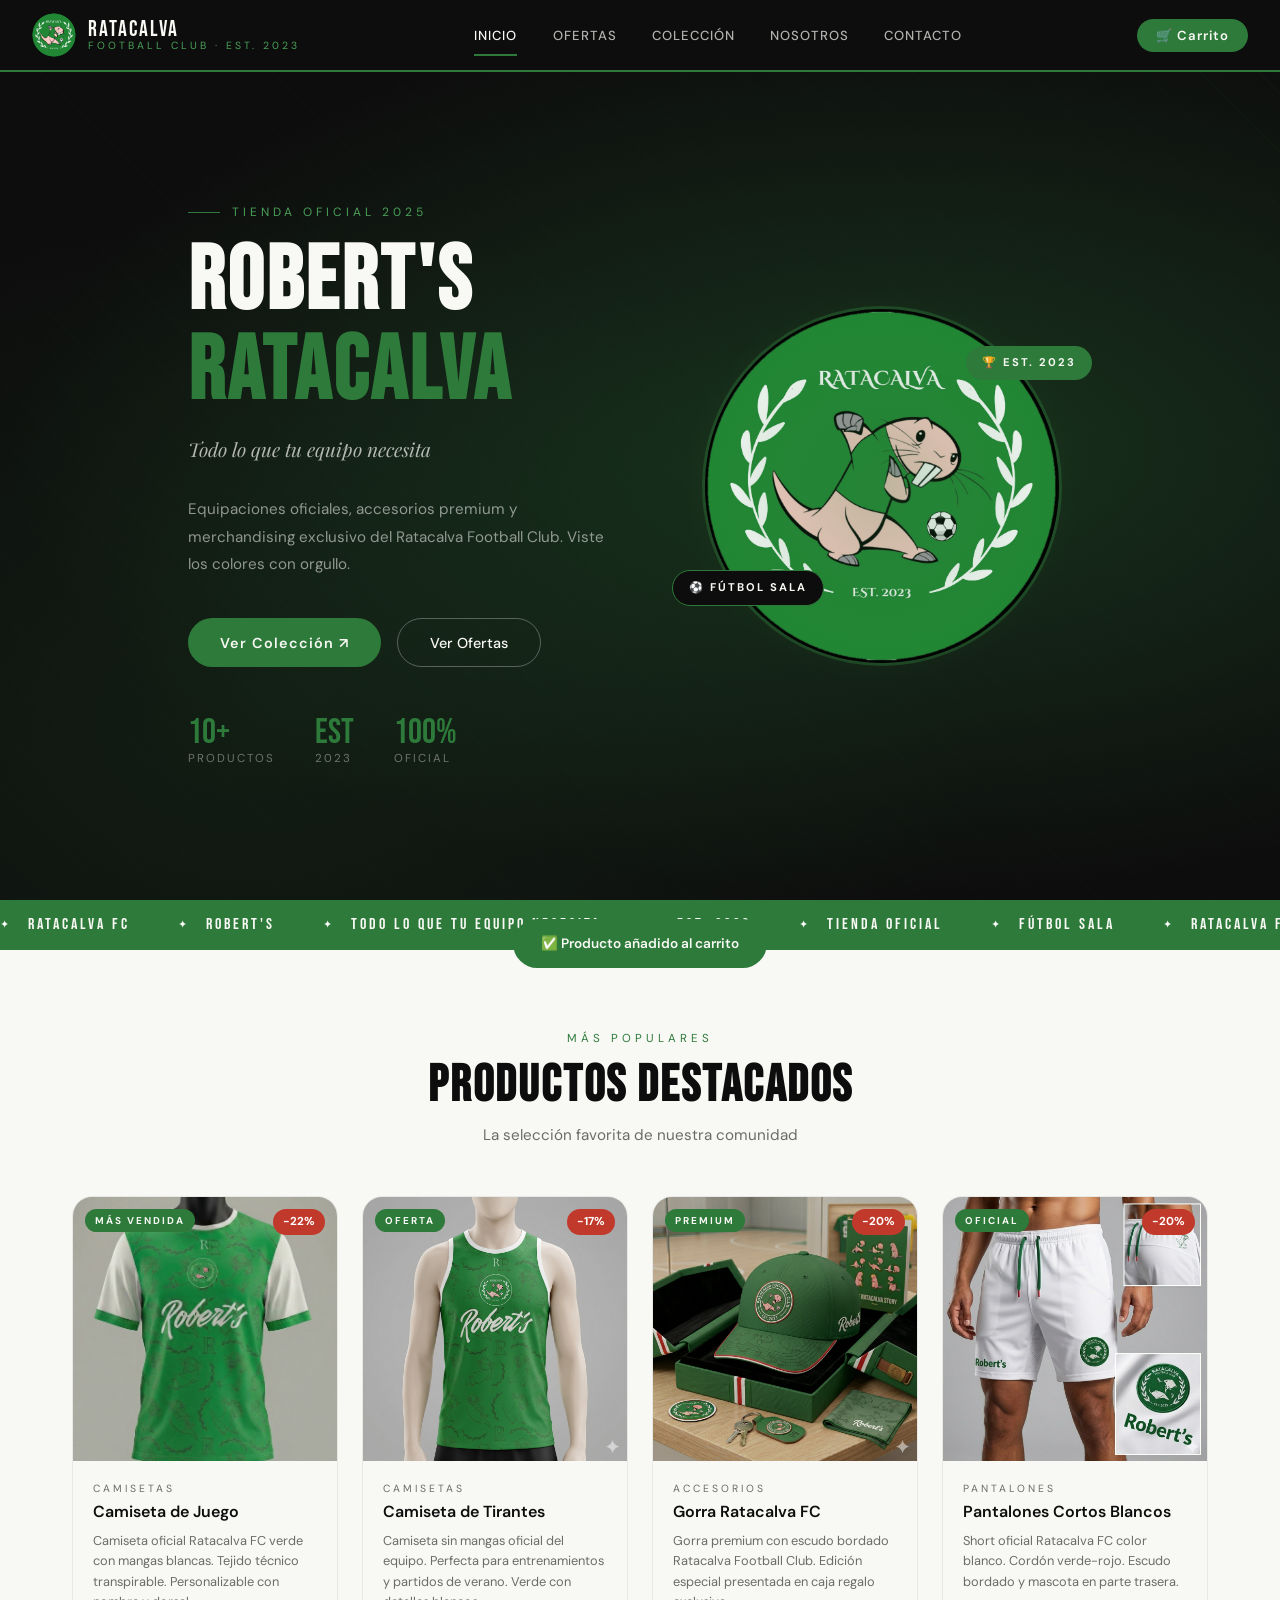
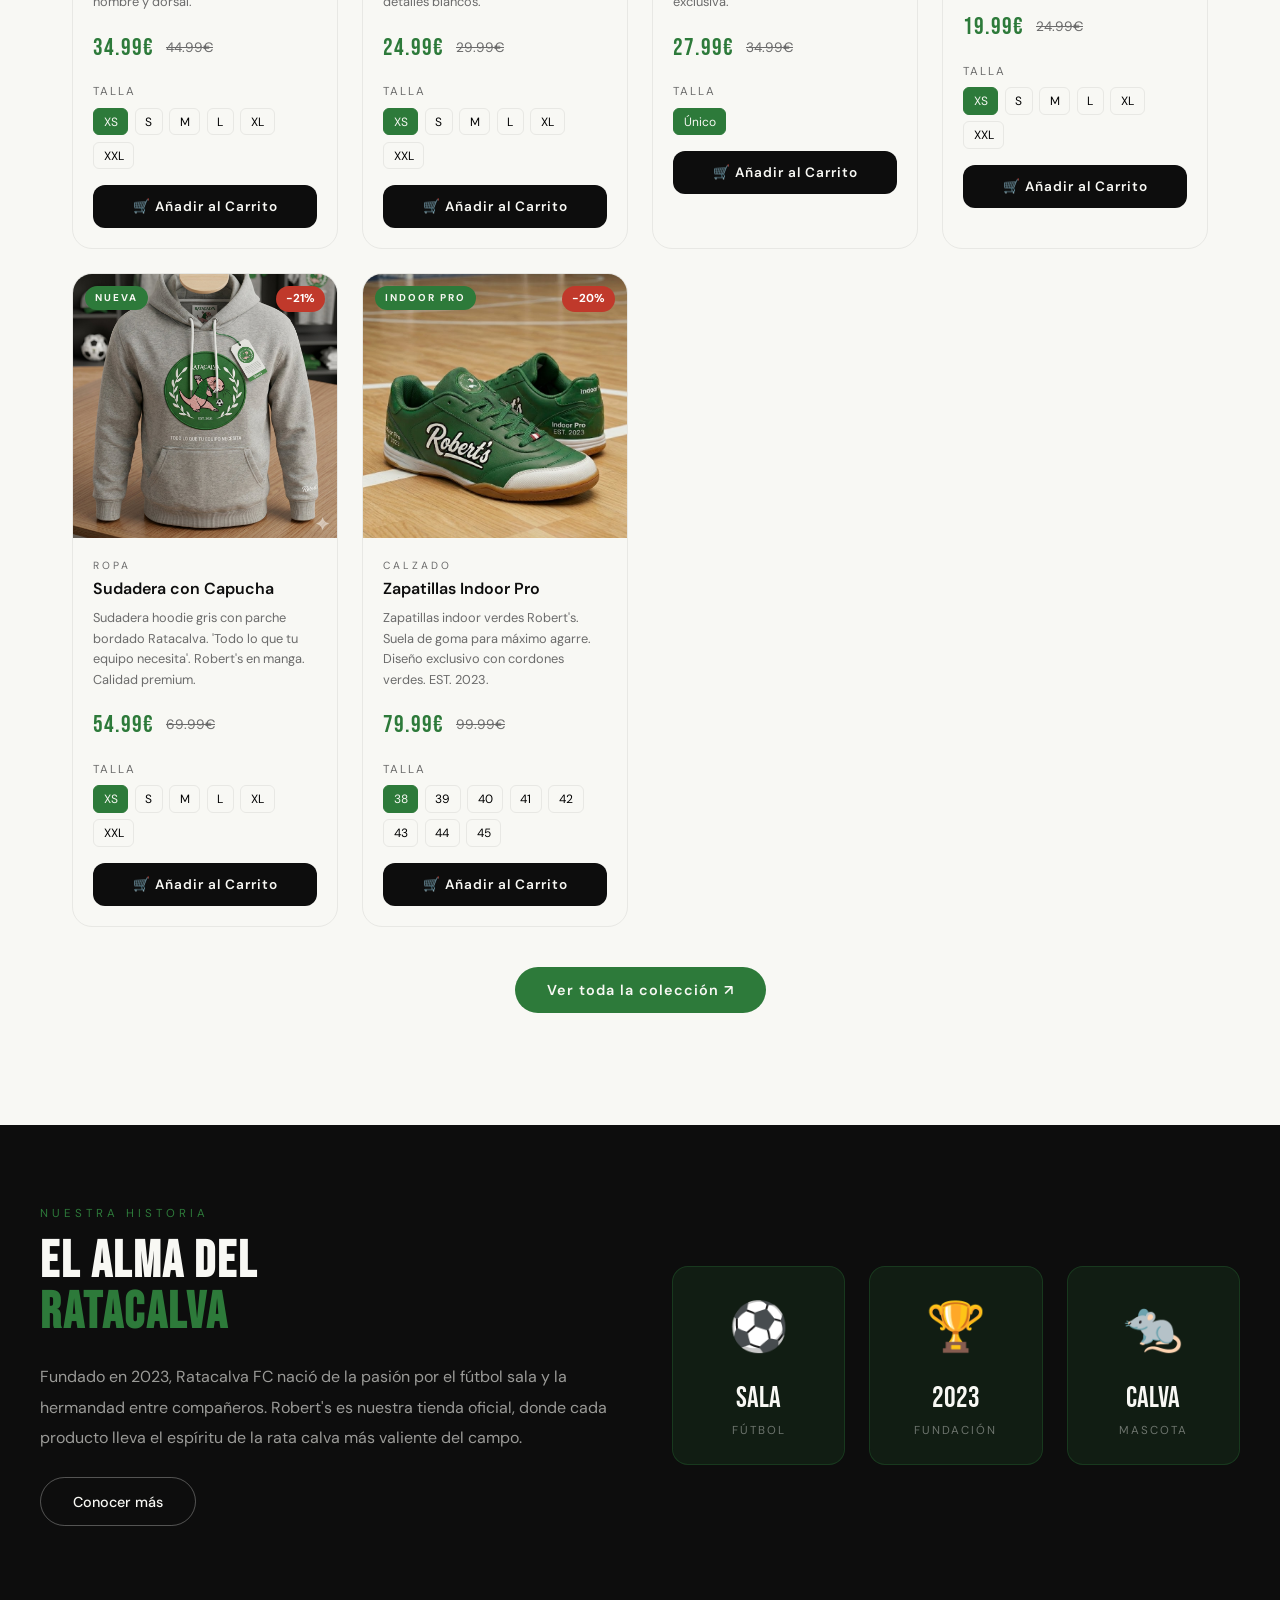
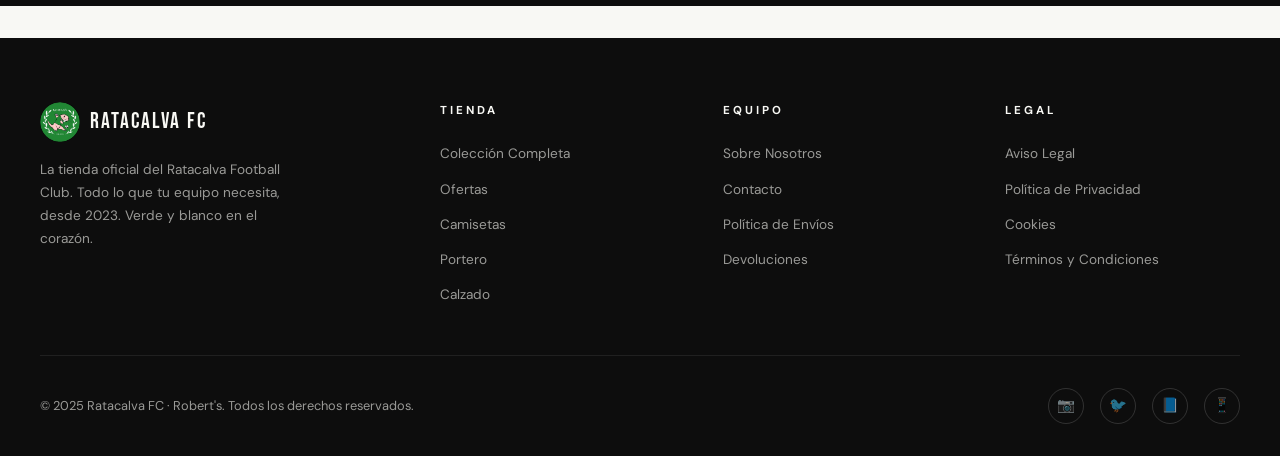
==== commit 8546f7cb: "Add files via upload" ====
--- a/index.html
+++ b/index.html
@@ -1,141 +1,482 @@
 <!DOCTYPE html>
 <html lang="es">
 <head>
-  <meta charset="UTF-8">
-  <meta name="viewport" content="width=device-width, initial-scale=1.0">
-  <title>Ratacalva FC — Robert's Sport</title>
-  <link href="https://fonts.googleapis.com/css2?family=Playfair+Display:wght@400;700;900&family=DM+Sans:wght@300;400;500;600&display=swap" rel="stylesheet">
-  <link rel="stylesheet" href="style.css">
+  <meta charset="UTF-8" />
+  <meta name="viewport" content="width=device-width, initial-scale=1.0" />
+  <title>Ratacalva FC — Tienda Oficial | Robert's</title>
+  <meta name="description" content="Tienda oficial de Ratacalva Football Club. Equipaciones, accesorios y merchandising. Todo lo que tu equipo necesita." />
+  <link rel="stylesheet" href="styles.css" />
+  <link rel="icon" href="RataCalva_logo.png" type="image/png" />
 </head>
 <body>
 
-<!-- NAV -->
-<nav>
-  <div class="nav-logo" onclick="goTo('inicio')">
-    <img src="img/RataCalva_logo.png" alt="Logo Ratacalva">
-    <span>Robert's</span>
-  </div>
-  <ul class="nav-links">
-    <li><a onclick="goTo('inicio')" data-page="inicio">Inicio</a></li>
-    <li><a onclick="goTo('ofertas')" data-page="ofertas">Ofertas</a></li>
-    <li><a onclick="goTo('coleccion')" data-page="coleccion">Colección</a></li>
-    <li><a onclick="goTo('contacto')" data-page="contacto">Contacto</a></li>
-  </ul>
-  <div class="nav-right">
-    <button class="nav-cart" onclick="toggleCart()">
-      🛒 Carrito <span class="cart-count" id="cartCount">0</span>
+<!-- ══════════════════════ NAV ══════════════════════ -->
+<nav id="mainNav">
+  <div class="nav-logo" onclick="showPage('home')">
+    <img src="RataCalva_logo.png" alt="Ratacalva FC" />
+    <div class="nav-logo-text">
+      <span>RATACALVA</span>
+      <span>Football Club · EST. 2023</span>
+    </div>
+  </div>
+
+  <div class="nav-links" id="navLinks">
+    <a href="#" onclick="showPage('home')" class="active" data-page="home">Inicio</a>
+    <a href="#" onclick="showPage('ofertas')" data-page="ofertas">Ofertas</a>
+    <a href="#" onclick="showPage('coleccion')" data-page="coleccion">Colección</a>
+    <a href="#" onclick="showPage('nosotros')" data-page="nosotros">Nosotros</a>
+    <a href="#" onclick="showPage('contacto')" data-page="contacto">Contacto</a>
+  </div>
+
+  <div class="nav-actions">
+    <button class="cart-btn" onclick="toggleCart()">
+      🛒 Carrito
+      <span class="cart-badge" id="cartBadge">0</span>
     </button>
+    <div class="hamburger" id="hamburger" onclick="toggleMobileMenu()">
+      <span></span><span></span><span></span>
+    </div>
   </div>
 </nav>
 
-<!-- ===== INICIO ===== -->
-<div class="page active" id="page-inicio">
-  <div class="hero-section">
-    <div class="hero-badge">⚽ Ratacalva Football Club — Est. 2023</div>
-    <img src="img/RataCalva_logo.png" alt="Logo Ratacalva" class="hero-logo">
-    <h1 class="hero-title">Robert's</h1>
-    <p class="hero-sub">Todo lo que tu equipo necesita</p>
-    <p class="hero-tagline">Equipación oficial · Accesorios · Colección completa</p>
-    <div class="hero-ctas">
-      <button class="btn-primary" onclick="goTo('coleccion')">Ver colección</button>
-      <button class="btn-outline" onclick="goTo('ofertas')">Ver ofertas 🔥</button>
-    </div>
-  </div>
-  <div class="features-strip">
-    <div class="feature"><div class="feature-icon">🚚</div><div class="feature-title">Envío gratis</div><div class="feature-sub">En pedidos +50€</div></div>
-    <div class="feature"><div class="feature-icon">⚽</div><div class="feature-title">Calidad oficial</div><div class="feature-sub">Equipación del club</div></div>
-    <div class="feature"><div class="feature-icon">🎨</div><div class="feature-title">Personalizable</div><div class="feature-sub">Nombre y dorsal</div></div>
-    <div class="feature"><div class="feature-icon">↩️</div><div class="feature-title">30 días devolución</div><div class="feature-sub">Sin preguntas</div></div>
-  </div>
-  <footer><p>© 2025 <strong>Ratacalva FC — Robert's Sport</strong> · Castelló de la Plana, España</p></footer>
-</div>
-
-<!-- ===== OFERTAS ===== -->
+<!-- ══════════════════════ PAGE: HOME ══════════════════════ -->
+<div class="page active" id="page-home">
+
+  <!-- HERO -->
+  <section class="hero">
+    <div class="hero-bg"></div>
+    <div class="hero-pattern"></div>
+    <div class="hero-content">
+      <div class="hero-text">
+        <p class="hero-eyebrow">Tienda Oficial 2025</p>
+        <h1 class="hero-title">ROBERT'S<br><span>RATACALVA</span></h1>
+        <p class="hero-subtitle">Todo lo que tu equipo necesita</p>
+        <p class="hero-desc">Equipaciones oficiales, accesorios premium y merchandising exclusivo del Ratacalva Football Club. Viste los colores con orgullo.</p>
+        <div class="hero-ctas">
+          <button class="btn-primary" onclick="showPage('coleccion')">Ver Colección ↗</button>
+          <button class="btn-secondary" onclick="showPage('ofertas')">Ver Ofertas</button>
+        </div>
+        <div class="hero-stats">
+          <div class="stat"><div class="stat-num">10+</div><div class="stat-label">Productos</div></div>
+          <div class="stat"><div class="stat-num">EST</div><div class="stat-label">2023</div></div>
+          <div class="stat"><div class="stat-num">100%</div><div class="stat-label">Oficial</div></div>
+        </div>
+      </div>
+      <div class="hero-visual">
+        <div class="hero-img-wrap">
+          <img src="RataCalva_logo.png" alt="Ratacalva FC Logo" class="hero-logo" />
+          <div class="hero-badge-float b1">🏆 EST. 2023</div>
+          <div class="hero-badge-float b2">⚽ FÚTBOL SALA</div>
+        </div>
+      </div>
+    </div>
+  </section>
+
+  <!-- STRIP -->
+  <div class="strip">
+    <div class="strip-inner" id="stripInner">
+      <div class="strip-item">RATACALVA FC</div>
+      <div class="strip-item">ROBERT'S</div>
+      <div class="strip-item">TODO LO QUE TU EQUIPO NECESITA</div>
+      <div class="strip-item">EST. 2023</div>
+      <div class="strip-item">TIENDA OFICIAL</div>
+      <div class="strip-item">FÚTBOL SALA</div>
+      <div class="strip-item">RATACALVA FC</div>
+      <div class="strip-item">ROBERT'S</div>
+      <div class="strip-item">TODO LO QUE TU EQUIPO NECESITA</div>
+      <div class="strip-item">EST. 2023</div>
+      <div class="strip-item">TIENDA OFICIAL</div>
+      <div class="strip-item">FÚTBOL SALA</div>
+    </div>
+  </div>
+
+  <!-- FEATURED PRODUCTS -->
+  <div class="section">
+    <div class="section-header">
+      <p class="section-eyebrow">Más Populares</p>
+      <h2 class="section-title">PRODUCTOS DESTACADOS</h2>
+      <p class="section-sub">La selección favorita de nuestra comunidad</p>
+    </div>
+    <div class="products-grid" id="featuredGrid"></div>
+    <div style="text-align:center;margin-top:2.5rem;">
+      <button class="btn-primary" onclick="showPage('coleccion')" style="display:inline-flex;">Ver toda la colección ↗</button>
+    </div>
+  </div>
+
+  <!-- SOBRE LA MARCA STRIP -->
+  <div style="background:var(--black);padding:5rem 2rem;margin:2rem 0;">
+    <div style="max-width:1200px;margin:0 auto;display:grid;grid-template-columns:1fr 1fr;gap:4rem;align-items:center;">
+      <div>
+        <p style="font-size:.72rem;letter-spacing:4px;text-transform:uppercase;color:var(--green);margin-bottom:.75rem;">Nuestra Historia</p>
+        <h2 style="font-family:var(--font-display);font-size:clamp(2rem,4vw,3.5rem);color:var(--white);letter-spacing:2px;line-height:1;margin-bottom:1.5rem;">EL ALMA DEL<br><span style="color:var(--green)">RATACALVA</span></h2>
+        <p style="color:rgba(248,248,244,.6);line-height:1.9;margin-bottom:1.5rem;">Fundado en 2023, Ratacalva FC nació de la pasión por el fútbol sala y la hermandad entre compañeros. Robert's es nuestra tienda oficial, donde cada producto lleva el espíritu de la rata calva más valiente del campo.</p>
+        <button class="btn-secondary" onclick="showPage('nosotros')" style="display:inline-flex;">Conocer más</button>
+      </div>
+      <div style="display:flex;gap:1.5rem;flex-wrap:wrap;">
+        <div style="flex:1;min-width:140px;background:rgba(45,122,58,.15);border:1px solid rgba(45,122,58,.3);border-radius:16px;padding:1.5rem;text-align:center;">
+          <div style="font-family:var(--font-display);font-size:3rem;color:var(--green);">⚽</div>
+          <div style="font-family:var(--font-display);font-size:1.8rem;color:var(--white);margin-top:.5rem;">SALA</div>
+          <div style="font-size:.72rem;color:rgba(248,248,244,.4);letter-spacing:2px;">FÚTBOL</div>
+        </div>
+        <div style="flex:1;min-width:140px;background:rgba(45,122,58,.15);border:1px solid rgba(45,122,58,.3);border-radius:16px;padding:1.5rem;text-align:center;">
+          <div style="font-family:var(--font-display);font-size:3rem;color:var(--green);">🏆</div>
+          <div style="font-family:var(--font-display);font-size:1.8rem;color:var(--white);margin-top:.5rem;">2023</div>
+          <div style="font-size:.72rem;color:rgba(248,248,244,.4);letter-spacing:2px;">FUNDACIÓN</div>
+        </div>
+        <div style="flex:1;min-width:140px;background:rgba(45,122,58,.15);border:1px solid rgba(45,122,58,.3);border-radius:16px;padding:1.5rem;text-align:center;">
+          <div style="font-family:var(--font-display);font-size:3rem;color:var(--green);">🐀</div>
+          <div style="font-family:var(--font-display);font-size:1.8rem;color:var(--white);margin-top:.5rem;">CALVA</div>
+          <div style="font-size:.72rem;color:rgba(248,248,244,.4);letter-spacing:2px;">MASCOTA</div>
+        </div>
+      </div>
+    </div>
+  </div>
+
+</div>
+
+<!-- ══════════════════════ PAGE: OFERTAS ══════════════════════ -->
 <div class="page" id="page-ofertas">
-  <div class="page-inner">
-    <div class="page-header">
-      <div class="page-label">🔥 Descuentos exclusivos</div>
-      <h1 class="page-title">Ofertas Especiales</h1>
-      <p class="page-desc">Los mejores precios de la temporada. ¡Solo por tiempo limitado!</p>
+  <div class="offers-hero" style="padding-top:calc(var(--nav-h) + 3rem);">
+    <p style="font-size:.72rem;letter-spacing:4px;text-transform:uppercase;color:var(--green);margin-bottom:.75rem;">Descuentos exclusivos</p>
+    <h1>OFERTAS ESPECIALES</h1>
+    <p>Aprovecha nuestros mejores precios por tiempo limitado</p>
+  </div>
+
+  <div class="section">
+    <!-- BANNER OFERTA PRINCIPAL -->
+    <div class="offers-banner" style="margin-bottom:2.5rem;">
+      <div class="offer-text">
+        <div style="font-size:.72rem;letter-spacing:3px;text-transform:uppercase;color:rgba(255,255,255,.6);margin-bottom:.5rem;">⚡ OFERTA FLASH</div>
+        <h2>PACK JUGADOR COMPLETO</h2>
+        <p>Camiseta + Short + Dorsal personalizado</p>
+        <div class="countdown" id="countdown">
+          <div class="cd-block"><div class="cd-num" id="cd-h">00</div><div class="cd-label">Horas</div></div>
+          <div class="cd-block"><div class="cd-num" id="cd-m">00</div><div class="cd-label">Min</div></div>
+          <div class="cd-block"><div class="cd-num" id="cd-s">00</div><div class="cd-label">Seg</div></div>
+        </div>
+      </div>
+      <div class="offer-price">
+        <div class="old">Antes: 79.97€</div>
+        <div class="new">54.99€</div>
+        <button class="btn-primary" style="margin-top:1rem;" onclick="addPackToCart()">Añadir Pack al Carrito</button>
+      </div>
+    </div>
+
+    <!-- GRID DE OFERTAS -->
+    <div style="margin-bottom:2rem;">
+      <div class="section-header" style="text-align:left;margin-bottom:1.5rem;">
+        <p class="section-eyebrow">Productos en Oferta</p>
+        <h2 class="section-title" style="font-size:2rem;">TODOS LOS DESCUENTOS</h2>
+      </div>
     </div>
     <div class="products-grid" id="offersGrid"></div>
   </div>
-  <footer style="background:rgba(0,0,0,0.3);"><p style="color:rgba(255,255,255,0.4);">© 2025 <strong style="color:rgba(255,255,255,0.7);">Ratacalva FC — Robert's Sport</strong></p></footer>
-</div>
-
-<!-- ===== COLECCIÓN ===== -->
+</div>
+
+<!-- ══════════════════════ PAGE: COLECCIÓN ══════════════════════ -->
 <div class="page" id="page-coleccion">
-  <div class="page-inner">
-    <div class="page-header">
-      <div class="page-label">Temporada 2024/25</div>
-      <h1 class="page-title">Colección Completa</h1>
-      <p class="page-desc">Toda la equipación oficial de Ratacalva FC. Viste con orgullo.</p>
-    </div>
-    <div class="products-grid" id="allGrid"></div>
-  </div>
-  <footer><p>© 2025 <strong>Ratacalva FC — Robert's Sport</strong> · Castelló de la Plana, España</p></footer>
-</div>
-
-<!-- ===== CONTACTO ===== -->
+  <div class="collection-hero">
+    <div class="collection-hero-inner">
+      <div>
+        <p style="font-size:.72rem;letter-spacing:4px;text-transform:uppercase;color:var(--green);margin-bottom:.75rem;">Temporada 2025</p>
+        <h1>COLECCIÓN<br>OFICIAL</h1>
+      </div>
+      <p style="color:rgba(248,248,244,.55);max-width:400px;">Toda la equipación oficial de Ratacalva FC. Diseños únicos, calidad premium, espíritu de equipo.</p>
+    </div>
+  </div>
+
+  <div class="section">
+    <!-- FILTROS -->
+    <div class="filter-bar" id="filterBar">
+      <button class="filter-btn active" onclick="filterProducts('all', this)">Todos</button>
+      <button class="filter-btn" onclick="filterProducts('camisetas', this)">👕 Camisetas</button>
+      <button class="filter-btn" onclick="filterProducts('pantalones', this)">👖 Pantalones</button>
+      <button class="filter-btn" onclick="filterProducts('portero', this)">🥅 Portero</button>
+      <button class="filter-btn" onclick="filterProducts('accesorios', this)">🧢 Accesorios</button>
+      <button class="filter-btn" onclick="filterProducts('ropa', this)">🏷️ Ropa</button>
+      <button class="filter-btn" onclick="filterProducts('calzado', this)">👟 Calzado</button>
+    </div>
+    <div class="products-grid" id="collectionGrid"></div>
+  </div>
+</div>
+
+<!-- ══════════════════════ PAGE: NOSOTROS ══════════════════════ -->
+<div class="page" id="page-nosotros">
+  <div class="about-hero" style="padding-top:calc(var(--nav-h) + 3rem);">
+    <p style="font-size:.72rem;letter-spacing:4px;text-transform:uppercase;color:var(--green);margin-bottom:.75rem;">Quiénes somos</p>
+    <h1>RATACALVA FC</h1>
+    <p>Un equipo, una familia, una rata calva imbatible.</p>
+  </div>
+
+  <div class="section">
+    <!-- HISTORIA -->
+    <div style="display:grid;grid-template-columns:1fr 1fr;gap:4rem;align-items:center;margin-bottom:5rem;">
+      <div>
+        <p class="section-eyebrow">Nuestra Historia</p>
+        <h2 class="section-title" style="margin-bottom:1.5rem;">DE LA PASIÓN<br>AL CAMPO</h2>
+        <p style="color:var(--gray);line-height:1.9;margin-bottom:1rem;">Ratacalva FC nació en 2023 como un proyecto de amigos con una pasión en común: el fútbol sala. Lo que empezó como unas quedadas para jugar se convirtió en un equipo con identidad propia, escudo y equipación oficial.</p>
+        <p style="color:var(--gray);line-height:1.9;margin-bottom:1rem;">La rata calva, nuestra mascota, representa la tenacidad, la astucia y el espíritu luchador que caracteriza a todo el equipo. Robert's es la marca que viste a los guerreros del Ratacalva.</p>
+        <p style="color:var(--gray);line-height:1.9;">El verde y el blanco son nuestros colores. La pista, nuestro hogar. Y la afición, nuestra energía.</p>
+      </div>
+      <div style="background:var(--black);border-radius:var(--radius-lg);padding:2.5rem;text-align:center;">
+        <img src="RataCalva_logo.png" alt="Logo Ratacalva" style="width:220px;height:220px;border-radius:50%;margin:0 auto 1.5rem;object-fit:cover;" />
+        <div style="font-family:var(--font-display);font-size:1.5rem;color:var(--white);letter-spacing:3px;">RATACALVA FC</div>
+        <div style="font-size:.75rem;color:var(--green);letter-spacing:3px;margin-top:.25rem;">EST. 2023 · FÚTBOL SALA</div>
+      </div>
+    </div>
+
+    <!-- VALORES -->
+    <div style="margin-bottom:5rem;">
+      <div class="section-header">
+        <p class="section-eyebrow">Lo que nos define</p>
+        <h2 class="section-title">NUESTROS VALORES</h2>
+      </div>
+      <div class="values-grid">
+        <div class="value-card">
+          <div class="value-icon">⚡</div>
+          <h3>GARRA</h3>
+          <p>Damos el 100% en cada partido. La intensidad y el compromiso son la esencia del Ratacalva FC.</p>
+        </div>
+        <div class="value-card">
+          <div class="value-icon">🤝</div>
+          <h3>EQUIPO</h3>
+          <p>Somos más que compañeros, somos familia. El éxito colectivo siempre por encima del individual.</p>
+        </div>
+        <div class="value-card">
+          <div class="value-icon">🏆</div>
+          <h3>EXCELENCIA</h3>
+          <p>En el campo y fuera de él. Nuestros productos reflejan la calidad que exigimos a nuestro juego.</p>
+        </div>
+      </div>
+    </div>
+
+    <!-- EQUIPO FICTICIO -->
+    <div>
+      <div class="section-header">
+        <p class="section-eyebrow">La Plantilla</p>
+        <h2 class="section-title">NUESTRO EQUIPO</h2>
+      </div>
+      <div class="team-grid">
+        <div class="team-card"><div class="team-num">1</div><div class="team-name">El Portero</div><div class="team-pos">Portero</div></div>
+        <div class="team-card"><div class="team-num">4</div><div class="team-name">El Defensa</div><div class="team-pos">Defensa</div></div>
+        <div class="team-card"><div class="team-num">7</div><div class="team-name">El Capitán</div><div class="team-pos">Ala Derecha</div></div>
+        <div class="team-card"><div class="team-num">9</div><div class="team-name">El Pichichi</div><div class="team-pos">Pivot</div></div>
+        <div class="team-card"><div class="team-num">10</div><div class="team-name">La Rata Calva</div><div class="team-pos">Ala Izquierda</div></div>
+        <div class="team-card"><div class="team-num">11</div><div class="team-name">El Maestro</div><div class="team-pos">Cierre</div></div>
+      </div>
+    </div>
+  </div>
+</div>
+
+<!-- ══════════════════════ PAGE: CONTACTO ══════════════════════ -->
 <div class="page" id="page-contacto">
-  <div class="contact-page-bg">
-    <div class="contact-box">
-      <div class="page-label" style="color:var(--green-light);">Estamos aquí para ti</div>
-      <h1 class="page-title" style="color:white;">Contacto</h1>
-      <p class="page-desc" style="color:rgba(255,255,255,0.6);margin-bottom:2.5rem;">¿Dudas sobre tu pedido? ¿Quieres personalizar tu equipación? Escríbenos.</p>
-      <div class="contact-grid">
-        <div class="contact-card"><div class="icon">📍</div><h3>Ubicación</h3><p>Castelló de la Plana<br>Valencia, España</p></div>
-        <div class="contact-card"><div class="icon">📧</div><h3>Email</h3><p>info@ratacalvafc.es</p></div>
-        <div class="contact-card"><div class="icon">📱</div><h3>WhatsApp</h3><p>+34 600 000 000</p></div>
-        <div class="contact-card"><div class="icon">🕐</div><h3>Horario</h3><p>Lun–Vie<br>9:00–19:00</p></div>
-      </div>
+  <div class="contact-hero" style="padding-top:calc(var(--nav-h) + 3rem);">
+    <p style="font-size:.72rem;letter-spacing:4px;text-transform:uppercase;color:var(--green);margin-bottom:.75rem;">Estamos aquí</p>
+    <h1>CONTACTO</h1>
+    <p>¿Tienes alguna pregunta sobre pedidos, tallas o personalización? Escríbenos.</p>
+  </div>
+
+  <div class="section">
+    <div class="contact-grid">
+      <div class="contact-info">
+        <h3>HABLA<br>CON NOSOTROS</h3>
+        <div class="contact-item">
+          <div class="contact-icon">📧</div>
+          <div>
+            <h4>Email</h4>
+            <p>hola@robertsratacalva.com</p>
+          </div>
+        </div>
+        <div class="contact-item">
+          <div class="contact-icon">📱</div>
+          <div>
+            <h4>WhatsApp</h4>
+            <p>+34 600 000 000</p>
+          </div>
+        </div>
+        <div class="contact-item">
+          <div class="contact-icon">📍</div>
+          <div>
+            <h4>Ubicación</h4>
+            <p>Castellón de la Plana, España</p>
+          </div>
+        </div>
+        <div class="contact-item">
+          <div class="contact-icon">⏰</div>
+          <div>
+            <h4>Horario</h4>
+            <p>Lun–Vie: 10:00 – 19:00<br>Sáb: 10:00 – 14:00</p>
+          </div>
+        </div>
+        <div class="contact-item">
+          <div class="contact-icon">🚚</div>
+          <div>
+            <h4>Envíos</h4>
+            <p>Toda España · 3–5 días hábiles<br>Gratis a partir de 60€</p>
+          </div>
+        </div>
+      </div>
+
       <div class="contact-form">
-        <h3>Envíanos un mensaje</h3>
+        <h3 style="font-family:var(--font-display);font-size:1.5rem;letter-spacing:2px;margin-bottom:1.5rem;">ENVÍA TU CONSULTA</h3>
         <div class="form-row">
-          <div class="form-group"><label>Nombre</label><input type="text" placeholder="Tu nombre"></div>
-          <div class="form-group"><label>Email</label><input type="email" placeholder="tu@email.com"></div>
-        </div>
-        <div class="form-group" style="margin-bottom:1rem;"><label>Asunto</label><input type="text" placeholder="¿En qué te podemos ayudar?"></div>
-        <div class="form-group" style="margin-bottom:1rem;"><label>Mensaje</label><textarea placeholder="Escribe tu mensaje aquí..."></textarea></div>
-        <button class="form-submit" onclick="submitForm()">Enviar mensaje ✉️</button>
-      </div>
-    </div>
-  </div>
-  <footer style="background:rgba(0,0,0,0.3);"><p style="color:rgba(255,255,255,0.4);">© 2025 <strong style="color:rgba(255,255,255,0.7);">Ratacalva FC — Robert's Sport</strong></p></footer>
-</div>
-
-<!-- CART SIDEBAR -->
+          <div class="form-group">
+            <label>Nombre</label>
+            <input type="text" placeholder="Tu nombre" id="cf-name" />
+          </div>
+          <div class="form-group">
+            <label>Apellidos</label>
+            <input type="text" placeholder="Tus apellidos" id="cf-surname" />
+          </div>
+        </div>
+        <div class="form-group">
+          <label>Email</label>
+          <input type="email" placeholder="tu@email.com" id="cf-email" />
+        </div>
+        <div class="form-group">
+          <label>Asunto</label>
+          <select id="cf-subject">
+            <option value="">Selecciona un asunto</option>
+            <option>Consulta sobre pedido</option>
+            <option>Información de tallas</option>
+            <option>Personalización (dorsal/nombre)</option>
+            <option>Devolución / Cambio</option>
+            <option>Pedido para equipo completo</option>
+            <option>Otro</option>
+          </select>
+        </div>
+        <div class="form-group">
+          <label>Mensaje</label>
+          <textarea placeholder="Escribe tu mensaje aquí..." id="cf-message"></textarea>
+        </div>
+        <button class="btn-primary" style="width:100%;justify-content:center;" onclick="sendContact()">
+          Enviar Mensaje ✉️
+        </button>
+      </div>
+    </div>
+
+    <!-- FAQ -->
+    <div style="margin-top:5rem;">
+      <div class="section-header">
+        <p class="section-eyebrow">Preguntas Frecuentes</p>
+        <h2 class="section-title">FAQ</h2>
+      </div>
+      <div style="display:grid;grid-template-columns:1fr 1fr;gap:1.5rem;">
+        <div style="background:var(--off-white);border-radius:var(--radius);padding:1.5rem;">
+          <h4 style="font-weight:700;margin-bottom:.5rem;">¿Puedo personalizar la camiseta con mi nombre?</h4>
+          <p style="font-size:.85rem;color:var(--gray);">Sí, el dorsal personalizado está disponible por separado. Puedes elegir nombre, número y país de origen.</p>
+        </div>
+        <div style="background:var(--off-white);border-radius:var(--radius);padding:1.5rem;">
+          <h4 style="font-weight:700;margin-bottom:.5rem;">¿Cuánto tarda el envío?</h4>
+          <p style="font-size:.85rem;color:var(--gray);">Los pedidos estándar tardan entre 3 y 5 días hábiles en toda España. Los pedidos personalizados pueden tardar hasta 10 días.</p>
+        </div>
+        <div style="background:var(--off-white);border-radius:var(--radius);padding:1.5rem;">
+          <h4 style="font-weight:700;margin-bottom:.5rem;">¿Hacéis precios especiales para equipos?</h4>
+          <p style="font-size:.85rem;color:var(--gray);">¡Sí! Para pedidos de equipo completo (10+ prendas) ofrecemos descuentos especiales. Contáctanos para más info.</p>
+        </div>
+        <div style="background:var(--off-white);border-radius:var(--radius);padding:1.5rem;">
+          <h4 style="font-weight:700;margin-bottom:.5rem;">¿Puedo hacer cambios o devoluciones?</h4>
+          <p style="font-size:.85rem;color:var(--gray);">Los productos no personalizados se pueden cambiar en 14 días. Los personalizados no admiten devolución salvo defecto de fabricación.</p>
+        </div>
+      </div>
+    </div>
+  </div>
+</div>
+
+<!-- ══════════════════════ FOOTER ══════════════════════ -->
+<footer>
+  <div class="footer-inner">
+    <div class="footer-grid">
+      <div class="footer-brand">
+        <div class="footer-logo">
+          <img src="RataCalva_logo.png" alt="Ratacalva FC" />
+          <span>RATACALVA FC</span>
+        </div>
+        <p>La tienda oficial del Ratacalva Football Club. Todo lo que tu equipo necesita, desde 2023. Verde y blanco en el corazón.</p>
+      </div>
+      <div class="footer-col">
+        <h4>Tienda</h4>
+        <ul>
+          <li><a onclick="showPage('coleccion')">Colección Completa</a></li>
+          <li><a onclick="showPage('ofertas')">Ofertas</a></li>
+          <li><a onclick="filterProducts('camisetas'); showPage('coleccion')">Camisetas</a></li>
+          <li><a onclick="filterProducts('portero'); showPage('coleccion')">Portero</a></li>
+          <li><a onclick="filterProducts('calzado'); showPage('coleccion')">Calzado</a></li>
+        </ul>
+      </div>
+      <div class="footer-col">
+        <h4>Equipo</h4>
+        <ul>
+          <li><a onclick="showPage('nosotros')">Sobre Nosotros</a></li>
+          <li><a onclick="showPage('contacto')">Contacto</a></li>
+          <li><a>Política de Envíos</a></li>
+          <li><a>Devoluciones</a></li>
+        </ul>
+      </div>
+      <div class="footer-col">
+        <h4>Legal</h4>
+        <ul>
+          <li><a>Aviso Legal</a></li>
+          <li><a>Política de Privacidad</a></li>
+          <li><a>Cookies</a></li>
+          <li><a>Términos y Condiciones</a></li>
+        </ul>
+      </div>
+    </div>
+    <div class="footer-bottom">
+      <p>© 2025 Ratacalva FC · Robert's. Todos los derechos reservados.</p>
+      <div class="footer-socials">
+        <a>📷</a>
+        <a>🐦</a>
+        <a>📘</a>
+        <a>📱</a>
+      </div>
+    </div>
+  </div>
+</footer>
+
+<!-- ══════════════════════ CART SIDEBAR ══════════════════════ -->
 <div class="cart-overlay" id="cartOverlay" onclick="toggleCart()"></div>
 <div class="cart-sidebar" id="cartSidebar">
   <div class="cart-header">
-    <h2>🛒 Tu Carrito</h2>
+    <h2>🛒 CARRITO</h2>
     <button class="cart-close" onclick="toggleCart()">✕</button>
   </div>
-  <div class="cart-body" id="cartBody">
-    <div class="cart-empty"><div class="emoji">🛒</div><p>Tu carrito está vacío.<br>¡Añade productos para empezar!</p></div>
-  </div>
-  <div class="cart-footer">
-    <div class="cart-total">
-      <span class="cart-total-label">Total</span>
-      <span class="cart-total-price" id="cartTotal">0,00 €</span>
-    </div>
-    <button class="checkout-btn" onclick="checkout()">Comprar ahora →</button>
-  </div>
-</div>
-
-<!-- SUCCESS MODAL -->
+  <div class="cart-items" id="cartItems">
+    <div class="cart-empty">
+      <div class="cart-empty-icon">🛒</div>
+      <p>Tu carrito está vacío</p>
+      <p style="font-size:.8rem;margin-top:.5rem;">Añade productos para empezar</p>
+    </div>
+  </div>
+  <div class="cart-footer" id="cartFooter" style="display:none;">
+    <div class="cart-subtotal">
+      <span>Total</span>
+      <strong id="cartTotal">0.00€</strong>
+    </div>
+    <p style="font-size:.75rem;color:var(--gray);margin-bottom:1rem;text-align:center;">🚚 Envío gratis a partir de 60€</p>
+    <button class="checkout-btn" onclick="checkout()">Finalizar Compra →</button>
+  </div>
+</div>
+
+<!-- ══════════════════════ SUCCESS MODAL ══════════════════════ -->
 <div class="modal-overlay" id="successModal">
-  <div class="modal-box">
+  <div class="modal">
     <div class="modal-icon">✅</div>
-    <h2 class="modal-title">¡Compra Exitosa!</h2>
-    <p class="modal-text">Tu pedido ha sido procesado correctamente.<br>En breve recibirás un email de confirmación.<br><br>¡Gracias por confiar en <strong>Robert's — Ratacalva FC</strong>! ⚽</p>
-    <button class="modal-close-btn" onclick="closeModal()">¡Perfecto! ⚽</button>
-  </div>
-</div>
-
-<!-- TOAST -->
-<div class="toast" id="toast"></div>
-
-<script src="script.js"></script>
+    <h2>¡COMPRA EXITOSA!</h2>
+    <p>Tu pedido ha sido procesado correctamente. Recibirás un email de confirmación en breve.</p>
+    <div class="modal-order">
+      <span>Número de Pedido</span>
+      <strong id="orderNumber">#RC-0000</strong>
+    </div>
+    <div id="orderSummary" style="font-size:.85rem;color:var(--gray);text-align:left;margin-bottom:1.5rem;background:var(--off-white);border-radius:var(--radius);padding:1rem;"></div>
+    <button class="btn-primary" style="width:100%;justify-content:center;" onclick="closeModal()">¡Seguir comprando! 🐀</button>
+  </div>
+</div>
+
+<!-- ══════════════════════ TOAST ══════════════════════ -->
+<div class="toast" id="toast">✅ Producto añadido al carrito</div>
+
+<script src="app.js"></script>
 </body>
 </html>
--- a/styles.css
+++ b/styles.css
@@ -0,0 +1,693 @@
+/* =====================================================
+   RATACALVA FC — Tienda Oficial | styles.css
+   Paleta: Verde #2d7a3a | Blanco | Negro | Rojo accent
+   ===================================================== */
+
+@import url('https://fonts.googleapis.com/css2?family=Bebas+Neue&family=Playfair+Display:ital,wght@0,700;1,700&family=DM+Sans:wght@300;400;500;600&display=swap');
+
+/* ── VARIABLES ── */
+:root {
+  --green: #2d7a3a;
+  --green-dark: #1e5429;
+  --green-light: #4aa058;
+  --green-glow: rgba(45, 122, 58, 0.25);
+  --white: #f8f8f4;
+  --off-white: #efefeb;
+  --black: #0d0d0d;
+  --gray: #6b6b6b;
+  --gray-light: #e8e8e4;
+  --red: #c0392b;
+  --gold: #d4af37;
+  --shadow: 0 8px 32px rgba(0,0,0,0.12);
+  --shadow-lg: 0 20px 60px rgba(0,0,0,0.18);
+  --radius: 12px;
+  --radius-lg: 20px;
+  --font-display: 'Bebas Neue', sans-serif;
+  --font-serif: 'Playfair Display', serif;
+  --font-body: 'DM Sans', sans-serif;
+  --nav-h: 72px;
+}
+
+/* ── RESET & BASE ── */
+*, *::before, *::after { box-sizing: border-box; margin: 0; padding: 0; }
+html { scroll-behavior: smooth; font-size: 16px; }
+body {
+  font-family: var(--font-body);
+  background: var(--white);
+  color: var(--black);
+  line-height: 1.6;
+  overflow-x: hidden;
+}
+img { max-width: 100%; display: block; }
+a { text-decoration: none; color: inherit; }
+button { cursor: pointer; font-family: inherit; border: none; background: none; }
+ul { list-style: none; }
+
+/* ── SCROLLBAR ── */
+::-webkit-scrollbar { width: 6px; }
+::-webkit-scrollbar-track { background: var(--off-white); }
+::-webkit-scrollbar-thumb { background: var(--green); border-radius: 3px; }
+
+/* ── PAGES SYSTEM ── */
+.page { display: none; min-height: 100vh; }
+.page.active { display: block; animation: fadeInPage .4s ease; }
+@keyframes fadeInPage { from { opacity: 0; transform: translateY(10px); } to { opacity: 1; transform: translateY(0); } }
+
+/* ── NAV ── */
+nav {
+  position: fixed; top: 0; left: 0; right: 0; z-index: 1000;
+  height: var(--nav-h);
+  background: var(--black);
+  display: flex; align-items: center; justify-content: space-between;
+  padding: 0 2rem;
+  border-bottom: 2px solid var(--green);
+}
+.nav-logo {
+  display: flex; align-items: center; gap: 12px;
+  cursor: pointer;
+}
+.nav-logo img { width: 44px; height: 44px; border-radius: 50%; object-fit: cover; }
+.nav-logo-text {
+  display: flex; flex-direction: column;
+  line-height: 1;
+}
+.nav-logo-text span:first-child {
+  font-family: var(--font-display);
+  font-size: 1.4rem;
+  color: var(--white);
+  letter-spacing: 2px;
+}
+.nav-logo-text span:last-child {
+  font-size: .65rem;
+  color: var(--green-light);
+  letter-spacing: 3px;
+  text-transform: uppercase;
+}
+.nav-links {
+  display: flex; gap: 0; align-items: center;
+}
+.nav-links a {
+  padding: .5rem 1.1rem;
+  font-size: .82rem;
+  font-weight: 500;
+  color: rgba(248,248,244,.7);
+  letter-spacing: 1px;
+  text-transform: uppercase;
+  transition: color .2s;
+  position: relative;
+}
+.nav-links a::after {
+  content: '';
+  position: absolute; bottom: -2px; left: 1.1rem; right: 1.1rem; height: 2px;
+  background: var(--green);
+  transform: scaleX(0);
+  transition: transform .2s;
+}
+.nav-links a:hover, .nav-links a.active {
+  color: var(--white);
+}
+.nav-links a:hover::after, .nav-links a.active::after { transform: scaleX(1); }
+.nav-actions { display: flex; align-items: center; gap: 1rem; }
+.cart-btn {
+  position: relative;
+  background: var(--green);
+  color: var(--white);
+  border: none;
+  padding: .5rem 1.2rem;
+  border-radius: 50px;
+  font-size: .82rem;
+  font-weight: 600;
+  letter-spacing: 1px;
+  display: flex; align-items: center; gap: 8px;
+  transition: background .2s, transform .15s;
+}
+.cart-btn:hover { background: var(--green-light); transform: scale(1.04); }
+.cart-badge {
+  position: absolute; top: -6px; right: -6px;
+  background: var(--red);
+  color: #fff;
+  width: 18px; height: 18px;
+  border-radius: 50%;
+  font-size: .65rem;
+  font-weight: 700;
+  display: flex; align-items: center; justify-content: center;
+  display: none;
+}
+.cart-badge.show { display: flex; }
+
+/* Mobile hamburger */
+.hamburger { display: none; flex-direction: column; gap: 5px; cursor: pointer; }
+.hamburger span { width: 24px; height: 2px; background: var(--white); border-radius: 2px; transition: all .3s; }
+
+/* ── HERO ── */
+.hero {
+  position: relative;
+  min-height: 100vh;
+  background: var(--black);
+  display: flex; align-items: center;
+  overflow: hidden;
+  padding-top: var(--nav-h);
+}
+.hero-bg {
+  position: absolute; inset: 0;
+  background: radial-gradient(ellipse at 70% 50%, rgba(45,122,58,.35) 0%, transparent 70%),
+              radial-gradient(ellipse at 20% 80%, rgba(45,122,58,.15) 0%, transparent 50%);
+}
+.hero-pattern {
+  position: absolute; inset: 0;
+  background-image: repeating-linear-gradient(
+    45deg,
+    transparent, transparent 40px,
+    rgba(45,122,58,.04) 40px, rgba(45,122,58,.04) 41px
+  );
+}
+.hero-content {
+  position: relative; z-index: 2;
+  max-width: 1200px; margin: 0 auto;
+  padding: 4rem 2rem;
+  display: grid; grid-template-columns: 1fr 1fr; gap: 4rem; align-items: center;
+}
+.hero-text {}
+.hero-eyebrow {
+  font-size: .75rem; letter-spacing: 4px; text-transform: uppercase;
+  color: var(--green-light);
+  margin-bottom: 1rem;
+  display: flex; align-items: center; gap: .75rem;
+}
+.hero-eyebrow::before { content: ''; width: 32px; height: 1px; background: var(--green); }
+.hero-title {
+  font-family: var(--font-display);
+  font-size: clamp(3.5rem, 7vw, 6rem);
+  color: var(--white);
+  line-height: 1;
+  letter-spacing: 3px;
+  margin-bottom: 1rem;
+}
+.hero-title span { color: var(--green); }
+.hero-subtitle {
+  font-family: var(--font-serif);
+  font-style: italic;
+  font-size: 1.2rem;
+  color: rgba(248,248,244,.7);
+  margin-bottom: 2rem;
+}
+.hero-desc {
+  font-size: .95rem;
+  color: rgba(248,248,244,.55);
+  max-width: 420px;
+  margin-bottom: 2.5rem;
+  line-height: 1.8;
+}
+.hero-ctas { display: flex; gap: 1rem; flex-wrap: wrap; }
+.btn-primary {
+  background: var(--green);
+  color: var(--white);
+  padding: .9rem 2rem;
+  border-radius: 50px;
+  font-size: .9rem;
+  font-weight: 600;
+  letter-spacing: 1px;
+  transition: all .2s;
+  display: inline-flex; align-items: center; gap: .5rem;
+}
+.btn-primary:hover { background: var(--green-light); transform: translateY(-2px); box-shadow: 0 8px 24px var(--green-glow); }
+.btn-secondary {
+  border: 1.5px solid rgba(248,248,244,.3);
+  color: var(--white);
+  padding: .9rem 2rem;
+  border-radius: 50px;
+  font-size: .9rem;
+  font-weight: 500;
+  transition: all .2s;
+}
+.btn-secondary:hover { border-color: var(--white); background: rgba(255,255,255,.05); }
+.hero-stats {
+  display: flex; gap: 2.5rem; margin-top: 3rem;
+}
+.stat { }
+.stat-num {
+  font-family: var(--font-display);
+  font-size: 2.2rem;
+  color: var(--green);
+  line-height: 1;
+}
+.stat-label { font-size: .72rem; color: rgba(248,248,244,.4); text-transform: uppercase; letter-spacing: 2px; }
+.hero-visual {
+  display: flex; align-items: center; justify-content: center;
+  position: relative;
+}
+.hero-img-wrap {
+  position: relative;
+  width: 360px; height: 360px;
+}
+.hero-img-wrap::before {
+  content: '';
+  position: absolute; inset: -20px;
+  border-radius: 50%;
+  background: radial-gradient(circle, rgba(45,122,58,.3), transparent 70%);
+  animation: pulse 3s ease-in-out infinite;
+}
+@keyframes pulse { 0%,100% { transform: scale(1); opacity: .6; } 50% { transform: scale(1.08); opacity: 1; } }
+.hero-logo {
+  width: 100%; height: 100%;
+  border-radius: 50%;
+  object-fit: cover;
+  border: 3px solid rgba(45,122,58,.4);
+}
+.hero-badge-float {
+  position: absolute;
+  background: var(--green);
+  color: var(--white);
+  padding: .5rem 1rem;
+  border-radius: 50px;
+  font-size: .7rem;
+  font-weight: 700;
+  letter-spacing: 2px;
+  white-space: nowrap;
+}
+.hero-badge-float.b1 { top: 40px; right: -30px; }
+.hero-badge-float.b2 { bottom: 60px; left: -30px; background: var(--black); border: 1px solid var(--green); }
+
+/* ── SECTIONS COMMON ── */
+.section { padding: 5rem 2rem; max-width: 1200px; margin: 0 auto; }
+.section-header { text-align: center; margin-bottom: 3rem; }
+.section-eyebrow {
+  font-size: .72rem; letter-spacing: 4px; text-transform: uppercase;
+  color: var(--green); margin-bottom: .75rem;
+}
+.section-title {
+  font-family: var(--font-display);
+  font-size: clamp(2rem, 4vw, 3.2rem);
+  letter-spacing: 2px;
+  line-height: 1;
+}
+.section-sub {
+  font-size: .95rem; color: var(--gray); margin-top: .75rem;
+}
+
+/* ── FEATURED STRIP ── */
+.strip {
+  background: var(--green);
+  overflow: hidden;
+  padding: .75rem 0;
+}
+.strip-inner {
+  display: flex; gap: 3rem;
+  animation: marquee 20s linear infinite;
+  white-space: nowrap;
+}
+.strip-item {
+  font-family: var(--font-display);
+  font-size: 1rem;
+  letter-spacing: 3px;
+  color: var(--white);
+  display: flex; align-items: center; gap: 1rem;
+}
+.strip-item::before { content: '✦'; font-size: .7rem; }
+@keyframes marquee { 0% { transform: translateX(0); } 100% { transform: translateX(-50%); } }
+
+/* ── PRODUCT GRID ── */
+.products-grid {
+  display: grid;
+  grid-template-columns: repeat(auto-fill, minmax(260px, 1fr));
+  gap: 1.5rem;
+}
+.product-card {
+  background: var(--white);
+  border-radius: var(--radius-lg);
+  overflow: hidden;
+  border: 1px solid var(--gray-light);
+  transition: all .3s cubic-bezier(.34,1.56,.64,1);
+  cursor: pointer;
+}
+.product-card:hover {
+  transform: translateY(-6px);
+  box-shadow: var(--shadow-lg);
+  border-color: var(--green);
+}
+.product-img-wrap {
+  position: relative;
+  aspect-ratio: 1;
+  background: var(--off-white);
+  overflow: hidden;
+}
+.product-img-wrap img {
+  width: 100%; height: 100%;
+  object-fit: cover;
+  transition: transform .5s ease;
+}
+.product-card:hover .product-img-wrap img { transform: scale(1.06); }
+.product-badge {
+  position: absolute; top: 12px; left: 12px;
+  background: var(--green);
+  color: var(--white);
+  font-size: .62rem; font-weight: 700; letter-spacing: 2px;
+  padding: 4px 10px; border-radius: 50px;
+}
+.product-discount {
+  position: absolute; top: 12px; right: 12px;
+  background: var(--red);
+  color: #fff;
+  font-size: .72rem; font-weight: 700;
+  padding: 4px 10px; border-radius: 50px;
+}
+.product-info { padding: 1.25rem; }
+.product-category { font-size: .65rem; letter-spacing: 3px; text-transform: uppercase; color: var(--gray); margin-bottom: .3rem; }
+.product-name { font-weight: 600; font-size: 1rem; margin-bottom: .5rem; line-height: 1.3; }
+.product-desc { font-size: .8rem; color: var(--gray); line-height: 1.6; margin-bottom: 1rem; }
+.product-pricing { display: flex; align-items: center; gap: .75rem; margin-bottom: 1rem; }
+.product-price { font-family: var(--font-display); font-size: 1.5rem; letter-spacing: 1px; color: var(--green); }
+.product-original { font-size: .85rem; color: var(--gray); text-decoration: line-through; }
+.product-size-selector { margin-bottom: 1rem; }
+.product-size-selector label { font-size: .72rem; letter-spacing: 2px; text-transform: uppercase; color: var(--gray); display: block; margin-bottom: .4rem; }
+.size-options { display: flex; gap: .4rem; flex-wrap: wrap; }
+.size-opt {
+  padding: .3rem .6rem;
+  border: 1px solid var(--gray-light);
+  border-radius: 6px;
+  font-size: .75rem;
+  cursor: pointer;
+  transition: all .15s;
+  background: transparent;
+}
+.size-opt:hover, .size-opt.selected { border-color: var(--green); background: var(--green); color: var(--white); }
+.add-to-cart {
+  width: 100%;
+  background: var(--black);
+  color: var(--white);
+  padding: .8rem;
+  border-radius: var(--radius);
+  font-size: .85rem;
+  font-weight: 600;
+  letter-spacing: 1px;
+  transition: all .2s;
+  display: flex; align-items: center; justify-content: center; gap: .5rem;
+}
+.add-to-cart:hover { background: var(--green); }
+.add-to-cart.added { background: var(--green); }
+
+/* ── OFFERS PAGE ── */
+.offers-hero {
+  background: var(--black);
+  padding: calc(var(--nav-h) + 3rem) 2rem 3rem;
+  text-align: center;
+}
+.offers-hero h1 { font-family: var(--font-display); font-size: clamp(3rem,6vw,5rem); color: var(--white); letter-spacing: 4px; }
+.offers-hero p { color: rgba(248,248,244,.6); margin-top: .5rem; }
+.offers-banner {
+  background: linear-gradient(135deg, var(--green-dark), var(--green));
+  border-radius: var(--radius-lg);
+  padding: 2.5rem;
+  margin-bottom: 2rem;
+  display: flex; align-items: center; justify-content: space-between; gap: 2rem;
+  flex-wrap: wrap;
+}
+.offer-text h2 { font-family: var(--font-display); font-size: 2.5rem; letter-spacing: 2px; color: var(--white); }
+.offer-text p { color: rgba(255,255,255,.8); margin-top: .25rem; }
+.offer-price { text-align: right; }
+.offer-price .old { font-size: 1rem; color: rgba(255,255,255,.5); text-decoration: line-through; }
+.offer-price .new { font-family: var(--font-display); font-size: 3rem; color: var(--white); }
+.countdown { display: flex; gap: 1rem; margin-top: 1rem; }
+.cd-block { text-align: center; background: rgba(0,0,0,.3); border-radius: 8px; padding: .5rem 1rem; min-width: 60px; }
+.cd-num { font-family: var(--font-display); font-size: 1.8rem; color: var(--white); }
+.cd-label { font-size: .6rem; color: rgba(255,255,255,.5); text-transform: uppercase; letter-spacing: 2px; }
+
+/* ── COLECCION PAGE ── */
+.collection-hero {
+  background: var(--black);
+  padding: calc(var(--nav-h) + 3rem) 2rem 3rem;
+}
+.collection-hero-inner {
+  max-width: 1200px; margin: 0 auto;
+  display: flex; align-items: flex-end; justify-content: space-between; flex-wrap: wrap; gap: 2rem;
+}
+.collection-hero h1 { font-family: var(--font-display); font-size: clamp(2.5rem,5vw,4.5rem); color: var(--white); letter-spacing: 4px; }
+.collection-hero p { color: rgba(248,248,244,.55); max-width: 400px; }
+.filter-bar {
+  display: flex; gap: .75rem; flex-wrap: wrap;
+  margin-bottom: 2rem;
+}
+.filter-btn {
+  padding: .5rem 1.2rem;
+  border: 1.5px solid var(--gray-light);
+  border-radius: 50px;
+  font-size: .8rem;
+  font-weight: 500;
+  transition: all .2s;
+  background: transparent;
+}
+.filter-btn:hover, .filter-btn.active { border-color: var(--green); background: var(--green); color: var(--white); }
+
+/* ── CONTACT PAGE ── */
+.contact-hero {
+  background: var(--black);
+  padding: calc(var(--nav-h) + 3rem) 2rem 3rem;
+  text-align: center;
+}
+.contact-hero h1 { font-family: var(--font-display); font-size: clamp(2.5rem,5vw,4.5rem); color: var(--white); letter-spacing: 4px; }
+.contact-hero p { color: rgba(248,248,244,.6); margin-top: .5rem; }
+.contact-grid {
+  display: grid; grid-template-columns: 1fr 1.4fr; gap: 3rem; align-items: start;
+}
+.contact-info h3 { font-family: var(--font-display); font-size: 1.8rem; letter-spacing: 2px; margin-bottom: 1.5rem; }
+.contact-item {
+  display: flex; align-items: flex-start; gap: 1rem;
+  margin-bottom: 1.5rem;
+}
+.contact-icon {
+  width: 44px; height: 44px;
+  background: var(--green);
+  border-radius: 10px;
+  display: flex; align-items: center; justify-content: center;
+  font-size: 1.2rem; flex-shrink: 0;
+}
+.contact-item h4 { font-size: .75rem; letter-spacing: 2px; text-transform: uppercase; color: var(--gray); }
+.contact-item p { font-size: .9rem; margin-top: .2rem; }
+.contact-form { background: var(--off-white); border-radius: var(--radius-lg); padding: 2rem; }
+.form-group { margin-bottom: 1.25rem; }
+.form-group label { display: block; font-size: .75rem; font-weight: 600; letter-spacing: 1px; text-transform: uppercase; margin-bottom: .5rem; color: var(--gray); }
+.form-group input, .form-group textarea, .form-group select {
+  width: 100%;
+  padding: .85rem 1rem;
+  border: 1.5px solid var(--gray-light);
+  border-radius: var(--radius);
+  font-family: inherit;
+  font-size: .9rem;
+  background: var(--white);
+  transition: border-color .2s;
+  outline: none;
+}
+.form-group input:focus, .form-group textarea:focus, .form-group select:focus { border-color: var(--green); }
+.form-group textarea { resize: vertical; min-height: 120px; }
+.form-row { display: grid; grid-template-columns: 1fr 1fr; gap: 1rem; }
+
+/* ── CART SIDEBAR ── */
+.cart-overlay {
+  position: fixed; inset: 0; background: rgba(0,0,0,.5); z-index: 2000;
+  opacity: 0; pointer-events: none; transition: opacity .3s;
+}
+.cart-overlay.open { opacity: 1; pointer-events: all; }
+.cart-sidebar {
+  position: fixed; top: 0; right: 0; bottom: 0;
+  width: min(420px, 100vw);
+  background: var(--white);
+  z-index: 2001;
+  transform: translateX(100%);
+  transition: transform .35s cubic-bezier(.4,0,.2,1);
+  display: flex; flex-direction: column;
+}
+.cart-sidebar.open { transform: translateX(0); }
+.cart-header {
+  padding: 1.5rem;
+  border-bottom: 1px solid var(--gray-light);
+  display: flex; align-items: center; justify-content: space-between;
+}
+.cart-header h2 { font-family: var(--font-display); font-size: 1.5rem; letter-spacing: 2px; }
+.cart-close { font-size: 1.5rem; color: var(--gray); transition: color .2s; }
+.cart-close:hover { color: var(--black); }
+.cart-items { flex: 1; overflow-y: auto; padding: 1rem 1.5rem; }
+.cart-empty { text-align: center; padding: 3rem 1rem; color: var(--gray); }
+.cart-empty .cart-empty-icon { font-size: 3rem; margin-bottom: 1rem; }
+.cart-item {
+  display: flex; gap: 1rem; padding: 1rem 0;
+  border-bottom: 1px solid var(--gray-light);
+  align-items: flex-start;
+}
+.cart-item-img {
+  width: 72px; height: 72px;
+  border-radius: 10px;
+  object-fit: cover;
+  background: var(--off-white);
+  flex-shrink: 0;
+}
+.cart-item-info { flex: 1; }
+.cart-item-name { font-weight: 600; font-size: .9rem; margin-bottom: .25rem; }
+.cart-item-size { font-size: .75rem; color: var(--gray); }
+.cart-item-price { font-family: var(--font-display); font-size: 1.1rem; color: var(--green); margin-top: .25rem; }
+.cart-item-controls {
+  display: flex; align-items: center; gap: .5rem; margin-top: .5rem;
+}
+.qty-btn {
+  width: 26px; height: 26px;
+  border: 1px solid var(--gray-light);
+  border-radius: 6px;
+  display: flex; align-items: center; justify-content: center;
+  font-size: .9rem; font-weight: 600;
+  transition: all .15s;
+}
+.qty-btn:hover { border-color: var(--green); color: var(--green); }
+.qty-num { font-size: .9rem; font-weight: 600; min-width: 20px; text-align: center; }
+.cart-item-remove { margin-left: auto; color: var(--gray); font-size: 1rem; transition: color .2s; }
+.cart-item-remove:hover { color: var(--red); }
+.cart-footer {
+  padding: 1.5rem;
+  border-top: 1px solid var(--gray-light);
+}
+.cart-subtotal { display: flex; justify-content: space-between; align-items: center; margin-bottom: 1.5rem; }
+.cart-subtotal span { font-size: .85rem; color: var(--gray); text-transform: uppercase; letter-spacing: 1px; }
+.cart-subtotal strong { font-family: var(--font-display); font-size: 1.8rem; color: var(--green); }
+.checkout-btn {
+  width: 100%;
+  background: var(--green);
+  color: var(--white);
+  padding: 1rem;
+  border-radius: var(--radius);
+  font-size: 1rem;
+  font-weight: 700;
+  letter-spacing: 2px;
+  text-transform: uppercase;
+  transition: all .2s;
+  display: flex; align-items: center; justify-content: center; gap: .5rem;
+}
+.checkout-btn:hover { background: var(--green-dark); transform: translateY(-1px); }
+
+/* ── SUCCESS MODAL ── */
+.modal-overlay {
+  position: fixed; inset: 0;
+  background: rgba(0,0,0,.6);
+  z-index: 3000;
+  display: flex; align-items: center; justify-content: center;
+  opacity: 0; pointer-events: none;
+  transition: opacity .3s;
+}
+.modal-overlay.open { opacity: 1; pointer-events: all; }
+.modal {
+  background: var(--white);
+  border-radius: var(--radius-lg);
+  padding: 3rem;
+  max-width: 440px; width: 90%;
+  text-align: center;
+  transform: scale(.9);
+  transition: transform .3s cubic-bezier(.34,1.56,.64,1);
+}
+.modal-overlay.open .modal { transform: scale(1); }
+.modal-icon { font-size: 4rem; margin-bottom: 1rem; animation: bounce .6s ease; }
+@keyframes bounce { 0%,100% { transform: scale(1); } 50% { transform: scale(1.2); } }
+.modal h2 { font-family: var(--font-display); font-size: 2rem; letter-spacing: 2px; color: var(--green); margin-bottom: .5rem; }
+.modal p { color: var(--gray); line-height: 1.7; margin-bottom: 1.5rem; }
+.modal-order { background: var(--off-white); border-radius: var(--radius); padding: 1rem; margin-bottom: 1.5rem; }
+.modal-order span { font-size: .75rem; color: var(--gray); text-transform: uppercase; letter-spacing: 2px; display: block; }
+.modal-order strong { font-family: var(--font-display); font-size: 1.5rem; color: var(--black); }
+
+/* ── FOOTER ── */
+footer {
+  background: var(--black);
+  color: rgba(248,248,244,.6);
+  padding: 4rem 2rem 2rem;
+}
+.footer-inner { max-width: 1200px; margin: 0 auto; }
+.footer-grid { display: grid; grid-template-columns: 1.5fr 1fr 1fr 1fr; gap: 3rem; margin-bottom: 3rem; }
+.footer-brand {}
+.footer-logo { display: flex; align-items: center; gap: 10px; margin-bottom: 1rem; }
+.footer-logo img { width: 40px; height: 40px; border-radius: 50%; object-fit: cover; }
+.footer-logo span { font-family: var(--font-display); font-size: 1.4rem; color: var(--white); letter-spacing: 2px; }
+.footer-brand p { font-size: .85rem; line-height: 1.7; max-width: 260px; }
+.footer-col h4 { font-size: .72rem; letter-spacing: 3px; text-transform: uppercase; color: var(--white); margin-bottom: 1.25rem; }
+.footer-col ul { display: flex; flex-direction: column; gap: .6rem; }
+.footer-col ul li a { font-size: .85rem; transition: color .2s; cursor: pointer; }
+.footer-col ul li a:hover { color: var(--green-light); }
+.footer-bottom {
+  border-top: 1px solid rgba(255,255,255,.08);
+  padding-top: 2rem;
+  display: flex; justify-content: space-between; align-items: center; flex-wrap: wrap; gap: 1rem;
+}
+.footer-bottom p { font-size: .8rem; }
+.footer-socials { display: flex; gap: 1rem; }
+.footer-socials a {
+  width: 36px; height: 36px;
+  border: 1px solid rgba(255,255,255,.15);
+  border-radius: 50%;
+  display: flex; align-items: center; justify-content: center;
+  font-size: .9rem;
+  transition: all .2s;
+}
+.footer-socials a:hover { border-color: var(--green); color: var(--green-light); }
+
+/* ── NOSOTROS PAGE ── */
+.about-hero {
+  background: var(--black);
+  padding: calc(var(--nav-h) + 3rem) 2rem 4rem;
+  text-align: center;
+}
+.about-hero h1 { font-family: var(--font-display); font-size: clamp(2.5rem,5vw,4.5rem); color: var(--white); letter-spacing: 4px; }
+.about-hero p { color: rgba(248,248,244,.6); margin-top: .5rem; max-width: 550px; margin-inline: auto; }
+.team-grid { display: grid; grid-template-columns: repeat(auto-fill, minmax(200px, 1fr)); gap: 1.5rem; }
+.team-card {
+  text-align: center; padding: 2rem 1rem;
+  background: var(--off-white); border-radius: var(--radius-lg);
+  transition: all .3s;
+}
+.team-card:hover { transform: translateY(-4px); box-shadow: var(--shadow); }
+.team-num { font-family: var(--font-display); font-size: 3rem; color: var(--green); line-height: 1; }
+.team-name { font-weight: 600; margin-top: .5rem; }
+.team-pos { font-size: .75rem; color: var(--gray); margin-top: .25rem; }
+.values-grid { display: grid; grid-template-columns: repeat(3, 1fr); gap: 1.5rem; }
+.value-card { padding: 2rem; background: var(--off-white); border-radius: var(--radius-lg); border-left: 4px solid var(--green); }
+.value-icon { font-size: 2rem; margin-bottom: 1rem; }
+.value-card h3 { font-family: var(--font-display); font-size: 1.3rem; letter-spacing: 1px; margin-bottom: .5rem; }
+.value-card p { font-size: .85rem; color: var(--gray); line-height: 1.7; }
+
+/* ── TOAST NOTIFICATION ── */
+.toast {
+  position: fixed; bottom: 2rem; left: 50%; transform: translateX(-50%) translateY(100px);
+  background: var(--green);
+  color: var(--white);
+  padding: .85rem 1.75rem;
+  border-radius: 50px;
+  font-size: .85rem;
+  font-weight: 600;
+  display: flex; align-items: center; gap: .5rem;
+  z-index: 4000;
+  transition: transform .4s cubic-bezier(.34,1.56,.64,1);
+  white-space: nowrap;
+}
+.toast.show { transform: translateX(-50%) translateY(0); }
+
+/* ── RESPONSIVE ── */
+@media (max-width: 900px) {
+  .hero-content { grid-template-columns: 1fr; text-align: center; }
+  .hero-visual { order: -1; }
+  .hero-img-wrap { width: 240px; height: 240px; }
+  .hero-stats { justify-content: center; }
+  .hero-ctas { justify-content: center; }
+  .footer-grid { grid-template-columns: 1fr 1fr; }
+  .contact-grid { grid-template-columns: 1fr; }
+  .values-grid { grid-template-columns: 1fr; }
+}
+@media (max-width: 640px) {
+  .nav-links { display: none; }
+  .hamburger { display: flex; }
+  .footer-grid { grid-template-columns: 1fr; }
+  .form-row { grid-template-columns: 1fr; }
+  .hero-badge-float { display: none; }
+  .offers-banner { flex-direction: column; }
+  .offer-price { text-align: left; }
+}
+.nav-links.mobile-open {
+  display: flex; flex-direction: column;
+  position: fixed; top: var(--nav-h); left: 0; right: 0;
+  background: var(--black);
+  padding: 1.5rem 2rem;
+  gap: 0;
+  border-bottom: 1px solid rgba(255,255,255,.1);
+}
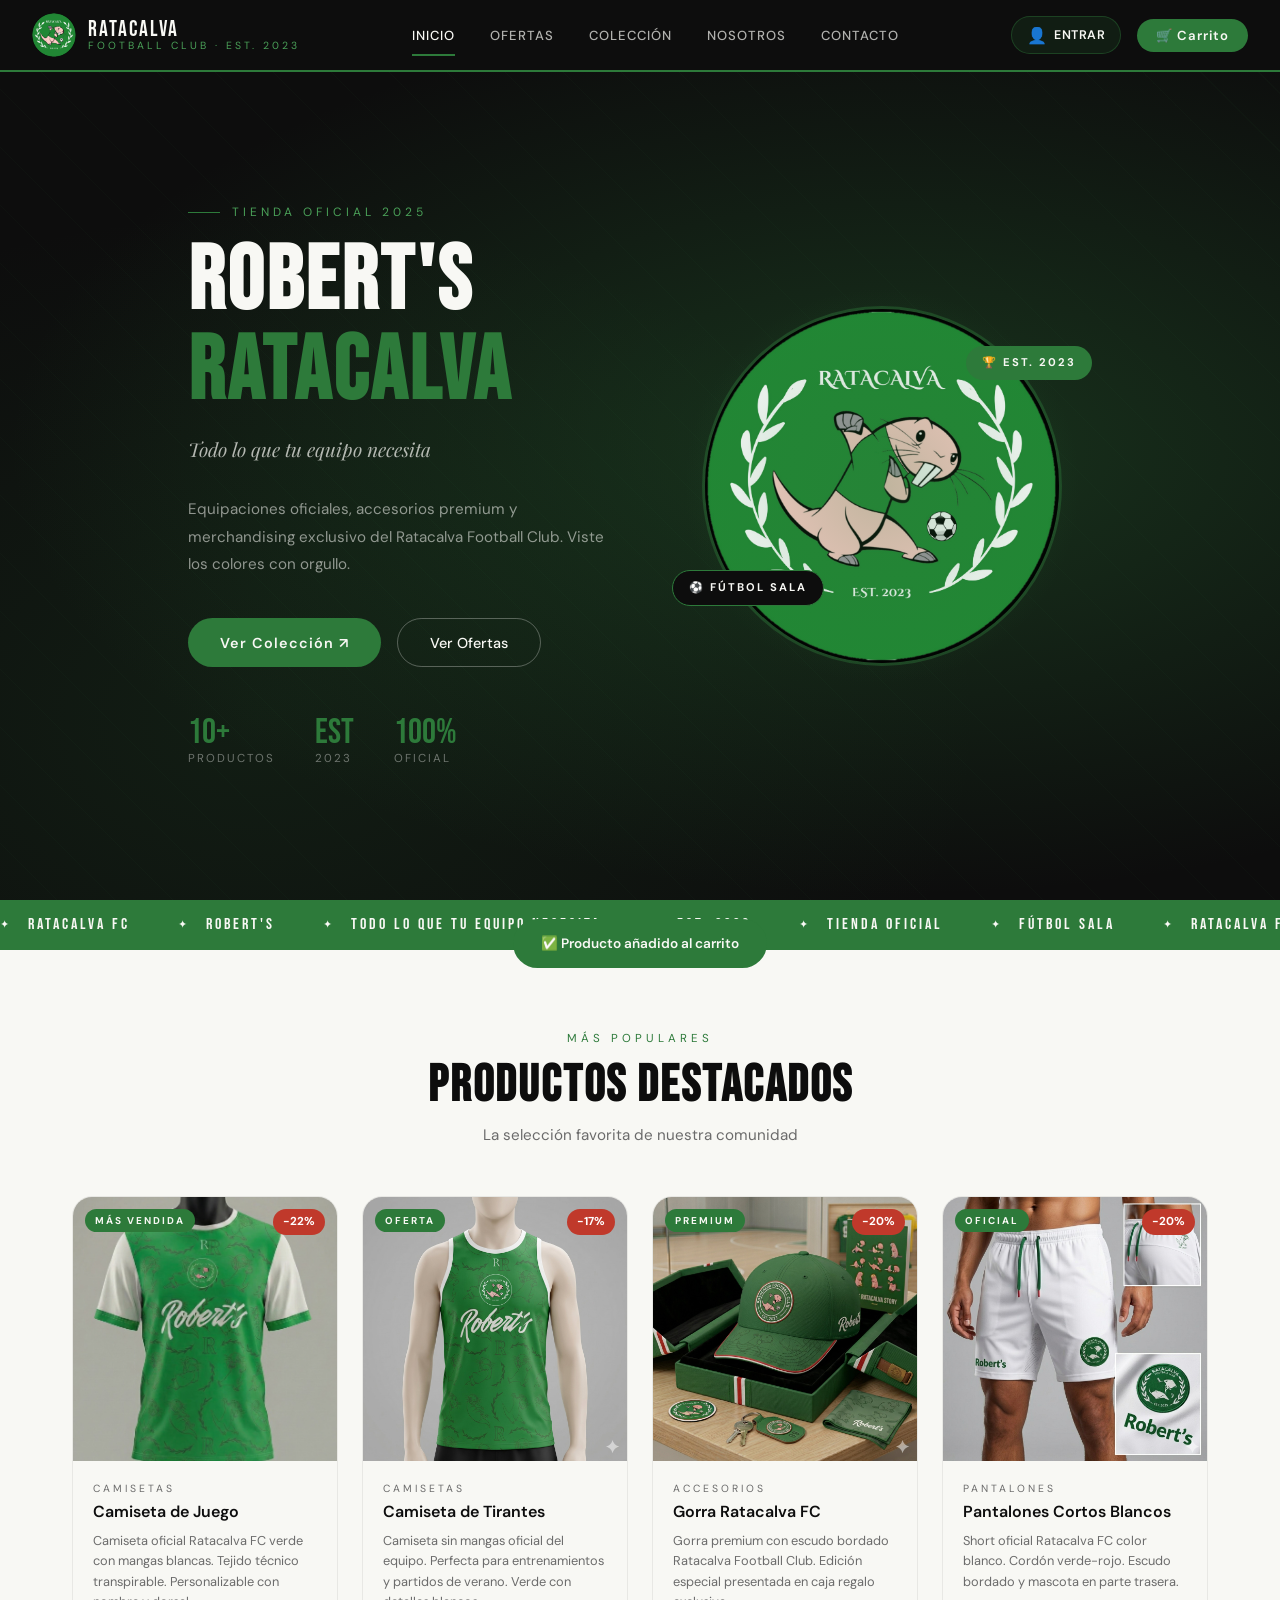
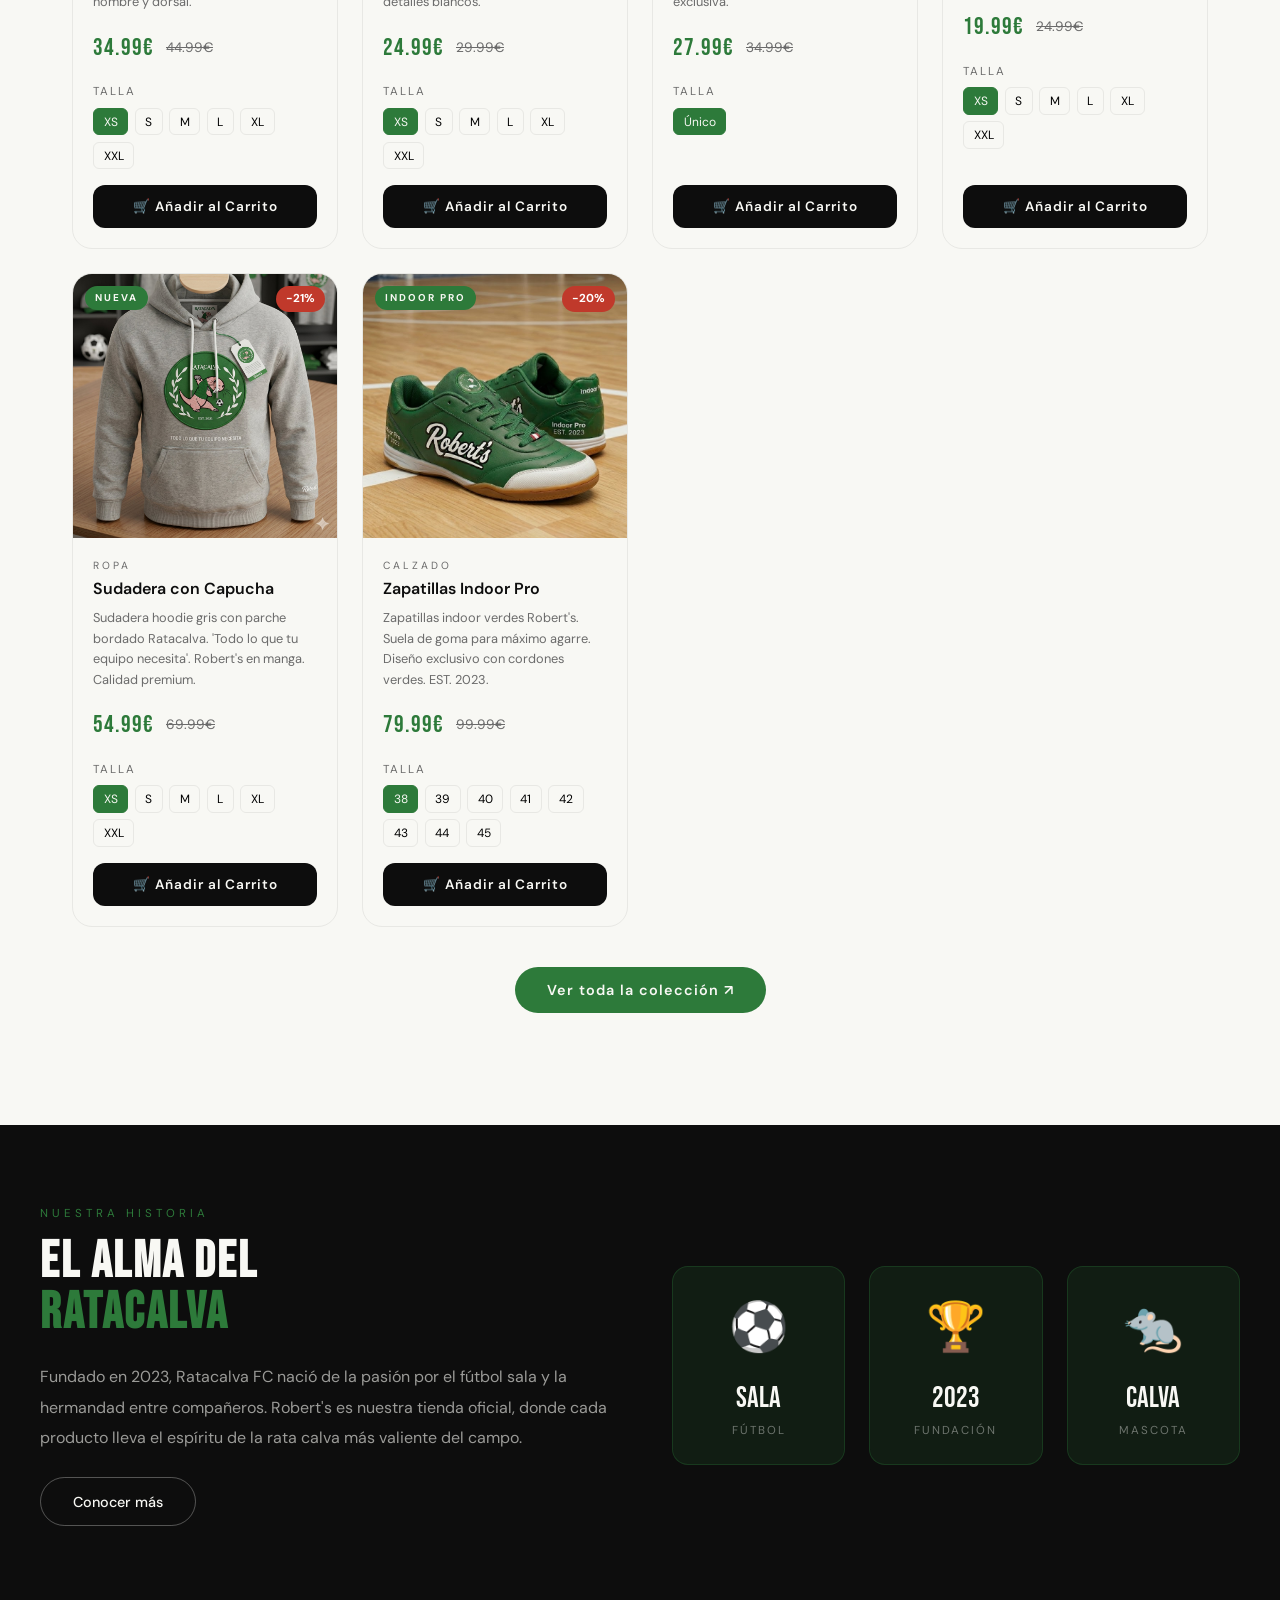
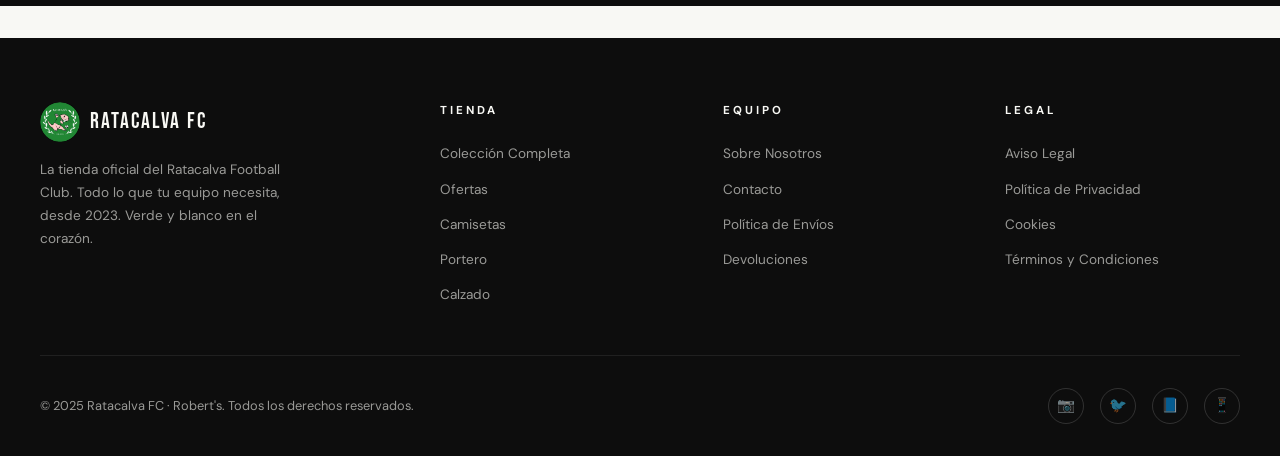
==== commit 1ebd36e8: "Add files via upload" ====
--- a/index.html
+++ b/index.html
@@ -29,6 +29,10 @@
   </div>
 
   <div class="nav-actions">
+    <button class="auth-nav-btn" id="authNavBtn" onclick="toggleAuthModal()">
+      <span class="auth-nav-icon">👤</span>
+      <span class="auth-nav-label" id="authNavLabel">Entrar</span>
+    </button>
     <button class="cart-btn" onclick="toggleCart()">
       🛒 Carrito
       <span class="cart-badge" id="cartBadge">0</span>
@@ -383,6 +387,404 @@
   </div>
 </div>
 
+<!-- ══════════════════════ PAGE: AVISO LEGAL ══════════════════════ -->
+<div class="page" id="page-aviso-legal">
+  <div class="legal-hero">
+    <p class="legal-eyebrow">Información Legal</p>
+    <h1>AVISO LEGAL</h1>
+    <p>Información sobre el titular del sitio web y condiciones de uso</p>
+  </div>
+  <div class="legal-content">
+
+    <div class="legal-notice-box">
+      <h2>⚠️ AVISO LEGAL – PROYECTO ACADÉMICO</h2>
+      <p>Esta plataforma de comercio electrónico constituye un <strong>PROYECTO ACADÉMICO</strong> desarrollado por estudiantes de primer curso del Grado Superior en Desarrollo de Aplicaciones Multiplataforma y Marketing y Publicidad para el curso 2025/2026.</p>
+      <h3>Declaración del carácter ficticio</h3>
+      <ul>
+        <li>La marca, productos, servicios y entidad comercial presentados en este sitio web son completamente <strong>FICTICIOS</strong> y han sido creados con fines exclusivamente educativos.</li>
+        <li>Esta web <strong>NO</strong> representa una empresa real ni realiza actividad comercial alguna.</li>
+        <li>No se efectuarán transacciones económicas ni se recopilarán datos personales con fines comerciales.</li>
+      </ul>
+      <h3>Propiedad Intelectual</h3>
+      <ul>
+        <li>Los elementos visuales, textuales y audiovisuales utilizados en este proyecto tienen un propósito <strong>EXCLUSIVAMENTE ACADÉMICO y DIDÁCTICO</strong>, amparado bajo el derecho de cita con fines educativos.</li>
+        <li>Este sitio web no tiene finalidad comercial y se utiliza únicamente como ejercicio práctico en un entorno educativo controlado.</li>
+        <li>Los titulares de derechos que identifiquen contenido de su propiedad pueden contactar con <a href="mailto:aaronlor2007@gmail.com">aaronlor2007@gmail.com</a> para solicitar su retirada inmediata.</li>
+      </ul>
+      <h3>Exención de Responsabilidad</h3>
+      <p>Ni los estudiantes creadores, ni el profesorado, ni la institución educativa asumen responsabilidad alguna por el uso indebido o interpretación errónea del contenido de este sitio. En caso de duda, puede contactar con <a href="mailto:aaronlor2007@gmail.com">aaronlor2007@gmail.com</a>.</p>
+    </div>
+
+    <div class="legal-section">
+      <h2>1. Datos Identificativos</h2>
+      <p>En cumplimiento con el deber de información recogido en el artículo 10 de la Ley 34/2002, de 11 de julio, de Servicios de la Sociedad de la Información y del Comercio Electrónico (LSSI), se facilitan los siguientes datos:</p>
+      <div class="legal-data-grid">
+        <div class="legal-data-item"><span>Titular del sitio web</span><strong>RataCalva.f.s</strong></div>
+        <div class="legal-data-item"><span>NIF</span><strong>G-12345678</strong></div>
+        <div class="legal-data-item"><span>Domicilio social</span><strong>Plaza Mayor, 1, 12001, Castellón de la Plana, Castellón</strong></div>
+        <div class="legal-data-item"><span>Correo electrónico</span><strong><a href="mailto:info@ratacalva.com">info@ratacalva.com</a></strong></div>
+        <div class="legal-data-item"><span>Sitio web</span><strong>www.ratacalva.com</strong></div>
+        <div class="legal-data-item"><span>Datos registrales</span><strong>Inscrita en el Registro de Castellón, Tomo 123, Folio 45, Hoja CS-6789</strong></div>
+      </div>
+    </div>
+
+    <div class="legal-section">
+      <h2>2. Objeto del Sitio Web</h2>
+      <p>El presente sitio web ha sido creado para la venta y distribución de productos, así como la promoción de actividades de la marca, facilitando al público el acceso a la información relativa a los productos y servicios ofertados por Ratacalva.</p>
+    </div>
+
+    <div class="legal-section">
+      <h2>3. Condiciones de Uso</h2>
+      <p>El acceso y/o uso de este portal atribuye la condición de <strong>USUARIO</strong>, que acepta, desde dicho acceso y/o uso, las presentes Condiciones Generales de Uso. El Usuario asume la responsabilidad del uso del portal.</p>
+      <p style="margin-top:1rem;">El Usuario se compromete a no emplear los contenidos y servicios para:</p>
+      <ul>
+        <li>Incurrir en actividades ilícitas, ilegales o contrarias a la buena fe y al orden público.</li>
+        <li>Difundir contenidos de carácter racista, xenófobo, pornográfico-ilegal o atentatorio contra los derechos humanos.</li>
+        <li>Provocar daños en los sistemas físicos y lógicos de Ratacalva, de sus proveedores o de terceras personas.</li>
+      </ul>
+    </div>
+
+    <div class="legal-section">
+      <h2>4. Propiedad Intelectual e Industrial</h2>
+      <p>Ratacalva, por sí o como cesionaria, es titular de todos los derechos de propiedad intelectual e industrial de su página web, así como de los elementos contenidos en la misma (imágenes, sonido, audio, vídeo, software o textos; marcas o logotipos, combinaciones de colores, estructura y diseño, etc.).</p>
+      <p style="margin-top:1rem;"><strong>Todos los derechos reservados.</strong> En virtud de lo dispuesto en la Ley de Propiedad Intelectual, quedan expresamente prohibidas la reproducción, la distribución y la comunicación pública de la totalidad o parte de los contenidos de esta página web, con fines comerciales, sin la autorización de Ratacalva.</p>
+    </div>
+
+    <div class="legal-section">
+      <h2>5. Exclusión de Garantías y Responsabilidad</h2>
+      <p>Ratacalva declara que ha adoptado las medidas necesarias para el correcto funcionamiento de su sitio web y la ausencia de virus. Sin embargo, no se hace responsable de:</p>
+      <ul>
+        <li>Errores u omisiones en los contenidos.</li>
+        <li>Falta de disponibilidad del portal.</li>
+        <li>Transmisión de virus o programas maliciosos en los contenidos, a pesar de haber adoptado todas las medidas tecnológicas necesarias para evitarlo.</li>
+      </ul>
+    </div>
+
+    <div class="legal-section">
+      <h2>6. Modificaciones</h2>
+      <p>Ratacalva se reserva el derecho de efectuar sin previo aviso las modificaciones que considere oportunas en su portal, pudiendo cambiar, suprimir o añadir tanto los contenidos y servicios como la forma en la que éstos aparezcan presentados.</p>
+    </div>
+
+    <div class="legal-section">
+      <h2>7. Enlaces (Links)</h2>
+      <p>En el caso de que en el sitio web se dispusiesen enlaces hacia otros sitios de Internet, Ratacalva no ejercerá ningún tipo de control sobre dichos sitios y contenidos, y no asumirá responsabilidad alguna por los contenidos de algún enlace perteneciente a un sitio web ajeno.</p>
+    </div>
+
+    <div class="legal-section">
+      <h2>8. Ley Aplicable y Jurisdicción</h2>
+      <p>La relación entre Ratacalva y el Usuario se regirá por la normativa española vigente. Cualquier controversia se someterá a los Juzgados y tribunales de la ciudad de <strong>Castellón de la Plana</strong>, salvo que la Ley aplicable disponga otra cosa.</p>
+    </div>
+
+    <div class="legal-back">
+      <button class="btn-primary" onclick="showPage('home')">← Volver al inicio</button>
+    </div>
+  </div>
+</div>
+
+<!-- ══════════════════════ PAGE: PRIVACIDAD ══════════════════════ -->
+<div class="page" id="page-privacidad">
+  <div class="legal-hero">
+    <p class="legal-eyebrow">Tus Datos</p>
+    <h1>POLÍTICA DE PRIVACIDAD</h1>
+    <p>Cómo recopilamos, usamos y protegemos tu información personal</p>
+  </div>
+  <div class="legal-content">
+
+    <div class="legal-intro-box">
+      <p>En Ratacalva nos tomamos muy en serio tu privacidad. Esta Política de Privacidad describe cómo recopilamos, utilizamos, almacenamos y protegemos tus datos personales, de conformidad con el <strong>Reglamento (UE) 2016/679 (RGPD)</strong> y la <strong>Ley Orgánica 3/2018 (LOPDGDD)</strong>.</p>
+    </div>
+
+    <div class="legal-section">
+      <h2>1. Responsable del Tratamiento</h2>
+      <div class="legal-data-grid">
+        <div class="legal-data-item"><span>Identidad</span><strong>RataCalva.f.s</strong></div>
+        <div class="legal-data-item"><span>NIF</span><strong>G-12345678</strong></div>
+        <div class="legal-data-item"><span>Dirección Postal</span><strong>Plaza Mayor, 1, 12001, Castellón de la Plana, Castellón</strong></div>
+        <div class="legal-data-item"><span>Correo Electrónico</span><strong><a href="mailto:info@ratacalva.com">info@ratacalva.com</a></strong></div>
+        <div class="legal-data-item"><span>Sitio Web</span><strong>www.ratacalva.com</strong></div>
+      </div>
+    </div>
+
+    <div class="legal-section">
+      <h2>2. Finalidad, Base Jurídica y Datos Recabados</h2>
+      <p>Dependiendo de cómo interactúes con nuestra web, trataremos tus datos con distintas finalidades:</p>
+
+      <div class="legal-card">
+        <div class="legal-card-header">📧 A) Formulario de Contacto / Atención al Cliente</div>
+        <div class="legal-card-body">
+          <p><strong>Finalidad:</strong> Responder a tus consultas, dudas o sugerencias realizadas a través de la web o el correo electrónico.</p>
+          <p><strong>Base Jurídica:</strong> Tu consentimiento expreso al enviarnos el mensaje y aceptar esta política.</p>
+          <p><strong>Datos Recogidos:</strong> Nombre, correo electrónico y cualquier dato que incluyas en el mensaje.</p>
+        </div>
+      </div>
+
+      <div class="legal-card">
+        <div class="legal-card-header">👤 B) Formulario de Registro de Usuario</div>
+        <div class="legal-card-body">
+          <p><strong>Finalidad:</strong> Gestionar tu alta como usuario en la plataforma, permitirte el acceso a tu área privada, historial de pedidos y agilizar futuras compras.</p>
+          <p><strong>Base Jurídica:</strong> La ejecución de la relación contractual (Términos y Condiciones) y tu consentimiento.</p>
+          <p><strong>Datos Recogidos:</strong> Nombre y apellidos, correo electrónico, contraseña (cifrada) y teléfono.</p>
+        </div>
+      </div>
+
+      <div class="legal-card">
+        <div class="legal-card-header">🛒 C) Formulario de Compra (Checkout)</div>
+        <div class="legal-card-body">
+          <p><strong>Finalidad:</strong> Tramitar, enviar y entregar tu pedido; gestionar el pago, la facturación y las posibles devoluciones.</p>
+          <p><strong>Base Jurídica:</strong> La ejecución del contrato de compraventa.</p>
+          <p><strong>Datos Recogidos:</strong> Nombre, apellidos, DNI/NIF (para factura), dirección postal completa, correo electrónico, teléfono y datos de pago (procesados de forma segura a través de pasarelas de pago externas).</p>
+        </div>
+      </div>
+
+      <div class="legal-card">
+        <div class="legal-card-header">📬 D) Suscripción a la Newsletter (Boletín)</div>
+        <div class="legal-card-body">
+          <p><strong>Finalidad:</strong> Enviarte novedades, ofertas exclusivas, promociones y contenido relacionado con el universo Ratacalva.</p>
+          <p><strong>Base Jurídica:</strong> Tu consentimiento expreso al marcar la casilla de suscripción.</p>
+          <p><strong>Datos Recogidos:</strong> Correo electrónico.</p>
+        </div>
+      </div>
+    </div>
+
+    <div class="legal-section">
+      <h2>3. Plazo de Conservación de los Datos</h2>
+      <ul>
+        <li><strong>Datos de Clientes (Compras):</strong> Se conservarán mientras dure la relación comercial y, posteriormente, durante los plazos legales exigidos por la normativa fiscal y contable (generalmente 4 o 5 años).</li>
+        <li><strong>Datos de Suscriptores (Newsletter):</strong> Hasta que decidas darte de baja o nos solicites que los eliminemos.</li>
+        <li><strong>Datos de Contacto:</strong> El tiempo necesario para resolver tu consulta.</li>
+        <li><strong>Usuarios Registrados:</strong> Hasta que solicites la baja de tu cuenta.</li>
+      </ul>
+    </div>
+
+    <div class="legal-section">
+      <h2>4. Destinatarios: ¿Quién más ve tus datos?</h2>
+      <p>En Ratacalva <strong>no vendemos tus datos a terceros</strong>. Sin embargo, para poder prestarte nuestros servicios, necesitamos compartir información estrictamente necesaria con proveedores de confianza, tales como:</p>
+      <ul>
+        <li><strong>Empresas de transporte y logística:</strong> Para llevarte el paquete a casa.</li>
+        <li><strong>Plataformas de pago:</strong> Para procesar los cobros de forma segura.</li>
+        <li><strong>Servicios de Hosting y tecnología:</strong> Proveedores que alojan nuestra web y correo electrónico.</li>
+        <li><strong>Asesoría/Gestoría:</strong> Para el cumplimiento de obligaciones fiscales y contables.</li>
+      </ul>
+      <p style="margin-top:1rem;">Todos estos proveedores están obligados a cumplir con la normativa de protección de datos. Asimismo, cederemos datos a organismos públicos (Hacienda, Jueces y Tribunales) si existe una obligación legal.</p>
+    </div>
+
+    <div class="legal-section">
+      <h2>5. Tus Derechos</h2>
+      <p>Como usuario, tienes el control sobre tu información. Puedes ejercer los siguientes derechos ante Ratacalva:</p>
+      <div class="legal-rights-grid">
+        <div class="legal-right-item"><span class="right-icon">👁️</span><strong>Acceso</strong><p>Saber qué datos tenemos tuyos.</p></div>
+        <div class="legal-right-item"><span class="right-icon">✏️</span><strong>Rectificación</strong><p>Corregir datos inexactos o incompletos.</p></div>
+        <div class="legal-right-item"><span class="right-icon">🗑️</span><strong>Supresión</strong><p>Pedir que borremos tus datos cuando ya no sean necesarios.</p></div>
+        <div class="legal-right-item"><span class="right-icon">🚫</span><strong>Oposición</strong><p>Oponerte a que tratemos tus datos para un fin concreto.</p></div>
+        <div class="legal-right-item"><span class="right-icon">⏸️</span><strong>Limitación</strong><p>Pedir que "congelemos" el tratamiento de tus datos.</p></div>
+        <div class="legal-right-item"><span class="right-icon">📦</span><strong>Portabilidad</strong><p>Recibir tus datos en un formato estructurado para llevártelos a otra empresa.</p></div>
+      </div>
+      <div class="legal-highlight-box">
+        <p>Para ejercer tus derechos, envíanos un email a <a href="mailto:info@ratacalva.com">info@ratacalva.com</a> indicando en el asunto <strong>"PROTECCIÓN DE DATOS"</strong>. Si consideras que no hemos tratado tus datos correctamente, puedes reclamar ante la <strong>AEPD</strong> en <a href="https://www.aepd.es" target="_blank">www.aepd.es</a>.</p>
+      </div>
+    </div>
+
+    <div class="legal-section">
+      <h2>6. Seguridad de los Datos</h2>
+      <p>En Ratacalva hemos adoptado todas las medidas técnicas y organizativas necesarias para garantizar la seguridad de tus datos personales y evitar su alteración, pérdida, tratamiento o acceso no autorizado.</p>
+    </div>
+
+    <div class="legal-back">
+      <button class="btn-primary" onclick="showPage('home')">← Volver al inicio</button>
+    </div>
+  </div>
+</div>
+
+<!-- ══════════════════════ PAGE: COOKIES ══════════════════════ -->
+<div class="page" id="page-cookies">
+  <div class="legal-hero">
+    <p class="legal-eyebrow">Navegación</p>
+    <h1>POLÍTICA DE COOKIES</h1>
+    <p>Información sobre las cookies que utilizamos en nuestra web</p>
+  </div>
+  <div class="legal-content">
+
+    <div class="legal-section">
+      <h2>1. ¿Qué son las Cookies?</h2>
+      <p>Una cookie no es solo una galleta (ojalá). En el mundo digital, es un pequeño archivo de texto que se descarga en tu ordenador, móvil o tablet al acceder a determinadas páginas web.</p>
+      <p style="margin-top:1rem;">Las cookies permiten a una página web almacenar y recuperar información sobre los hábitos de navegación de un usuario o de su equipo y, dependiendo de la información que contengan, pueden utilizarse para reconocer al usuario.</p>
+      <p style="margin-top:1rem;">En Ratacalva utilizamos cookies para que la web funcione correctamente (por ejemplo, para que no se vacíe tu carrito de compra si cambias de página) y para entender cómo navegas y así poder mejorar.</p>
+    </div>
+
+    <div class="legal-section">
+      <h2>2. Tipos de Cookies que utilizamos</h2>
+
+      <div class="legal-card">
+        <div class="legal-card-header">🔒 A) Cookies Técnicas o Necesarias (Esenciales)</div>
+        <div class="legal-card-body">
+          <p>Son aquellas imprescindibles para que puedas navegar por la web y usar sus funciones básicas. Sin ellas, la tienda no funcionaría correctamente. <strong>Estas cookies no requieren tu consentimiento explícito.</strong></p>
+          <p style="margin-top:0.75rem;">En Ratacalva utilizamos cookies técnicas propias como <code>PHPSESSID</code> o <code>wc_session</code>, que sirven para identificar tu sesión de usuario mientras navegas. También utilizamos cookies de nuestra plataforma de comercio electrónico, como <code>woocommerce_cart_hash</code> y <code>woocommerce_items_in_cart</code>, cuya función es detectar si has añadido productos al carrito y mantenerlos ahí. Adicionalmente, usamos la cookie <code>cookie_notice_accepted</code> para recordar si has aceptado nuestras cookies (guardada durante un año).</p>
+        </div>
+      </div>
+
+      <div class="legal-card">
+        <div class="legal-card-header">📊 B) Cookies de Análisis o Medición</div>
+        <div class="legal-card-body">
+          <p>Son aquellas que nos permiten contar cuánta gente nos visita y analizar cómo usan la web (qué páginas gustan más, desde dónde nos visitan, etc.). Esto nos ayuda a mejorar nuestros productos y la web.</p>
+          <p style="margin-top:0.75rem;">Para ello utilizamos <strong>Google Analytics</strong>, que instala cookies como <code>_ga</code> o <code>_gid</code>. Estas cookies sirven para distinguir a los usuarios únicos y generar estadísticas de uso de forma anónima. La duración varía desde 24 horas hasta 2 años en tu navegador.</p>
+        </div>
+      </div>
+
+      <div class="legal-card">
+        <div class="legal-card-header">📣 C) Cookies de Publicidad y Redes Sociales (De Terceros)</div>
+        <div class="legal-card-body">
+          <p>Son aquellas que almacenan información sobre tu comportamiento navegando para mostrarte publicidad personalizada en otros sitios.</p>
+          <p style="margin-top:0.75rem;">Utilizamos cookies de terceros como <strong>Meta (Facebook)</strong>, identificadas como <code>_fbp</code>. Su finalidad es permitirnos mostrarte anuncios de Ratacalva en Facebook o Instagram, o medir la eficacia de nuestras campañas publicitarias. Estas cookies tienen una duración aproximada de 3 meses.</p>
+        </div>
+      </div>
+    </div>
+
+    <div class="legal-section">
+      <h2>3. ¿Cómo puedes gestionar o eliminar las cookies?</h2>
+      <p>Tienes el control total sobre tus datos. Puedes permitir, bloquear o eliminar las cookies instaladas en tu equipo mediante dos vías:</p>
+
+      <div class="legal-highlight-box" style="margin-top:1.5rem;">
+        <h3>🍪 A través de nuestro Banner de configuración</h3>
+        <p>Al entrar en la web por primera vez, verás un aviso de cookies donde puedes aceptar todas, rechazarlas o configurarlas manualmente. Siempre puedes volver a acceder a esta configuración desde el pie de página.</p>
+      </div>
+
+      <div style="margin-top:1.5rem;">
+        <h3 style="margin-bottom:1rem;">🌐 A través de la configuración de tu navegador</h3>
+        <div class="legal-browser-grid">
+          <div class="legal-browser-item"><strong>Google Chrome</strong><span>Configuración → Privacidad y seguridad → Cookies y otros datos de sitios</span></div>
+          <div class="legal-browser-item"><strong>Mozilla Firefox</strong><span>Opciones → Privacidad y Seguridad</span></div>
+          <div class="legal-browser-item"><strong>Safari</strong><span>Preferencias → Privacidad</span></div>
+          <div class="legal-browser-item"><strong>Microsoft Edge</strong><span>Configuración → Cookies y permisos del sitio</span></div>
+        </div>
+      </div>
+
+      <p style="margin-top:1.5rem;padding:1rem;background:rgba(192,57,43,0.08);border-left:3px solid var(--red);border-radius:8px;font-size:.9rem;"><strong>⚠️ Atención:</strong> Si desactivas las cookies técnicas estrictamente necesarias, es posible que no puedas realizar compras correctamente o acceder a tu área de cliente en Ratacalva.</p>
+    </div>
+
+    <div class="legal-back">
+      <button class="btn-primary" onclick="showPage('home')">← Volver al inicio</button>
+    </div>
+  </div>
+</div>
+
+<!-- ══════════════════════ PAGE: TÉRMINOS Y CONDICIONES ══════════════════════ -->
+<div class="page" id="page-terminos">
+  <div class="legal-hero">
+    <p class="legal-eyebrow">Compras</p>
+    <h1>TÉRMINOS Y CONDICIONES</h1>
+    <p>Condiciones generales de venta en la tienda oficial de Ratacalva FC</p>
+  </div>
+  <div class="legal-content">
+
+    <div class="legal-intro-box">
+      <p>Las presentes Condiciones Generales de Venta regulan la compra de productos a través del sitio web <strong>www.ratacalva.com</strong>, titularidad de <strong>RataCalva.f.s</strong>, con NIF G-12345678 y domicilio en Plaza Mayor, 1, 12001, Castellón de la Plana. El hecho de realizar un pedido implica la aceptación plena y sin reservas de estas condiciones.</p>
+    </div>
+
+    <div class="legal-section">
+      <h2>1. Identificación y Objeto</h2>
+      <p>Las presentes Condiciones Generales de Venta regulan la compra de productos a través del sitio web www.ratacalva.com, titularidad de RataCalva.f.s (en adelante, "el Vendedor"), con NIF G-12345678 y domicilio en Plaza Mayor, 1, 12001, Castellón de la Plana, Castellón. El hecho de realizar un pedido implica el conocimiento y la aceptación plena y sin reservas de estas condiciones por parte del Cliente.</p>
+    </div>
+
+    <div class="legal-section">
+      <h2>2. Productos y Precios</h2>
+      <p>Los productos ofertados se detallan en la web con su descripción y precio.</p>
+      <ul>
+        <li><strong>Precios:</strong> Todos los precios indicados están en Euros (€) e incluyen el Impuesto sobre el Valor Añadido (IVA) vigente en España.</li>
+        <li><strong>Disponibilidad:</strong> Nos esforzamos para que el stock esté siempre actualizado. Si por error comprases un producto que no tenemos en stock, te avisaremos inmediatamente para ofrecerte un cambio o la devolución total del dinero.</li>
+        <li><strong>Cambios de precio:</strong> Ratacalva se reserva el derecho de modificar los precios en cualquier momento, respetando siempre el precio marcado en el momento en que realizaste el pedido.</li>
+      </ul>
+    </div>
+
+    <div class="legal-section">
+      <h2>3. Proceso de Compra</h2>
+      <p>Para realizar una compra en Ratacalva, el procedimiento es sencillo:</p>
+      <div class="legal-steps">
+        <div class="legal-step"><div class="step-num">1</div><div><strong>Selección</strong><p>Elige los productos que te gusten y añádelos al "Carrito".</p></div></div>
+        <div class="legal-step"><div class="step-num">2</div><div><strong>Datos</strong><p>Ve al carrito y pulsa "Finalizar Compra". Rellena tus datos de envío y facturación.</p></div></div>
+        <div class="legal-step"><div class="step-num">3</div><div><strong>Pago</strong><p>Selecciona el método de pago y confirma el pedido.</p></div></div>
+        <div class="legal-step"><div class="step-num">4</div><div><strong>Confirmación</strong><p>Recibirás un email de confirmación con los detalles de tu compra. El contrato se entenderá formalizado en ese momento.</p></div></div>
+      </div>
+    </div>
+
+    <div class="legal-section">
+      <h2>4. Formas de Pago</h2>
+      <p>En Ratacalva aceptamos las siguientes formas de pago seguras:</p>
+      <div class="legal-payment-grid">
+        <div class="legal-payment-item"><span>💳</span><strong>Tarjeta de Crédito/Débito</strong><p>A través de la pasarela de pago segura (TPV Virtual). No guardamos los datos de tu tarjeta.</p></div>
+        <div class="legal-payment-item"><span>🅿️</span><strong>PayPal</strong><p>Paga de forma rápida y segura con tu cuenta de PayPal.</p></div>
+        <div class="legal-payment-item"><span>📱</span><strong>Bizum</strong><p>Selecciona esta opción e introduce tu móvil para pagar al instante.</p></div>
+        <div class="legal-payment-item"><span>🏦</span><strong>Transferencia Bancaria</strong><p>Te daremos nuestro número de cuenta (IBAN). El pedido no se enviará hasta recibir el pago.</p></div>
+        <div class="legal-payment-item"><span>💵</span><strong>Contrareembolso</strong><p>Pagas al repartidor en efectivo cuando te entregue el paquete. Puede conllevar un recargo de gestión.</p></div>
+      </div>
+    </div>
+
+    <div class="legal-section">
+      <h2>5. Envíos</h2>
+      <p>Realizamos envíos a las zonas indicadas durante el proceso de compra.</p>
+      <ul>
+        <li><strong>Plazos de Entrega:</strong> Los plazos son estimados y dependen de la zona de envío (normalmente entre 24h y 72h laborables para Península). No nos hacemos responsables de retrasos por causas ajenas (huelgas, clima, festivos locales).</li>
+        <li><strong>Gastos de Envío:</strong> Los gastos de envío se calculan automáticamente antes de finalizar el pedido según tu dirección.</li>
+      </ul>
+    </div>
+
+    <div class="legal-section">
+      <h2>6. Derecho de Desistimiento (Devoluciones)</h2>
+      <p>Si no te convence tu compra, tienes derecho a desistir del contrato sin necesidad de justificación.</p>
+      <div class="legal-devolucion-grid">
+        <div class="legal-devolucion-item">
+          <strong>⏱️ Plazo</strong>
+          <p>Tienes <strong>14 días naturales</strong> desde que recibes el pedido para comunicarnos que quieres devolverlo.</p>
+        </div>
+        <div class="legal-devolucion-item">
+          <strong>📧 Cómo ejercerlo</strong>
+          <p>Envíanos un email a <a href="mailto:info@ratacalva.com">info@ratacalva.com</a> indicando tu nombre, número de pedido y los productos a devolver.</p>
+        </div>
+        <div class="legal-devolucion-item">
+          <strong>💶 Consecuencias</strong>
+          <p>Te devolveremos el dinero de los productos (incluidos los gastos de envío iniciales de la modalidad más económica).</p>
+        </div>
+        <div class="legal-devolucion-item">
+          <strong>📦 Coste de la devolución</strong>
+          <p>Salvo que el producto esté defectuoso o sea un error nuestro, el cliente asumirá los costes de envío de la devolución.</p>
+        </div>
+      </div>
+      <div style="margin-top:1.5rem;padding:1rem 1.25rem;background:rgba(192,57,43,0.08);border-left:3px solid var(--red);border-radius:8px;">
+        <strong>❌ Excepciones al derecho de desistimiento</strong>
+        <p style="margin-top:.5rem;font-size:.9rem;">Por motivos de higiene, salud o naturaleza del producto, <strong>NO</strong> se admitirán devoluciones de:</p>
+        <ul style="margin-top:.5rem;font-size:.9rem;">
+          <li>Productos personalizados o hechos a medida.</li>
+          <li>Ropa interior, bañadores o pendientes que hayan sido desprecintados tras la entrega.</li>
+          <li>Productos que no estén en su embalaje original o hayan sido usados más allá de la mera comprobación.</li>
+        </ul>
+      </div>
+    </div>
+
+    <div class="legal-section">
+      <h2>7. Garantía Legal</h2>
+      <p>Todos nuestros productos son nuevos y cuentan con una <strong>garantía legal de 3 años</strong> desde la fecha de entrega, conforme al Real Decreto Legislativo 1/2007. La garantía cubre los defectos de fabricación o faltas de conformidad que existieran en el momento de la entrega. No cubre el desgaste normal por uso, el mal uso, o los daños accidentales.</p>
+    </div>
+
+    <div class="legal-section">
+      <h2>8. Atención al Cliente y Reclamaciones</h2>
+      <p>Para cualquier duda, incidencia o reclamación, puedes contactar con nosotros:</p>
+      <ul>
+        <li><strong>Email:</strong> <a href="mailto:info@ratacalva.com">info@ratacalva.com</a></li>
+        <li><strong>Dirección Postal:</strong> Plaza Mayor, 1, 12001, Castellón de la Plana.</li>
+      </ul>
+      <p style="margin-top:1rem;">Existen hojas de reclamaciones a disposición del consumidor en nuestra dirección social. Conforme al Art. 14.1 del Reglamento 524/2013, la Comisión Europea facilita una plataforma de resolución de litigios en línea: <a href="http://ec.europa.eu/consumers/odr/" target="_blank">http://ec.europa.eu/consumers/odr/</a></p>
+    </div>
+
+    <div class="legal-section">
+      <h2>9. Ley Aplicable y Jurisdicción</h2>
+      <p>Estas condiciones se regirán por la legislación española. En caso de controversia, si el cliente es consumidor final, la competencia corresponderá a los jueces y tribunales de su domicilio. Si el cliente es empresa, se someterán a los Juzgados de <strong>Castellón de la Plana</strong>, renunciando expresamente a cualquier otro fuero.</p>
+    </div>
+
+    <div class="legal-back">
+      <button class="btn-primary" onclick="showPage('home')">← Volver al inicio</button>
+    </div>
+  </div>
+</div>
+
 <!-- ══════════════════════ FOOTER ══════════════════════ -->
 <footer>
   <div class="footer-inner">
@@ -416,10 +818,10 @@
       <div class="footer-col">
         <h4>Legal</h4>
         <ul>
-          <li><a>Aviso Legal</a></li>
-          <li><a>Política de Privacidad</a></li>
-          <li><a>Cookies</a></li>
-          <li><a>Términos y Condiciones</a></li>
+          <li><a onclick="showPage('aviso-legal')" style="cursor:pointer;">Aviso Legal</a></li>
+          <li><a onclick="showPage('privacidad')" style="cursor:pointer;">Política de Privacidad</a></li>
+          <li><a onclick="showPage('cookies')" style="cursor:pointer;">Cookies</a></li>
+          <li><a onclick="showPage('terminos')" style="cursor:pointer;">Términos y Condiciones</a></li>
         </ul>
       </div>
     </div>
@@ -477,6 +879,99 @@
 <!-- ══════════════════════ TOAST ══════════════════════ -->
 <div class="toast" id="toast">✅ Producto añadido al carrito</div>
 
+<!-- ══════════════════════ AUTH MODAL ══════════════════════ -->
+<div class="auth-overlay" id="authOverlay" onclick="closeAuthModal()"></div>
+<div class="auth-modal" id="authModal">
+  <button class="auth-close" onclick="closeAuthModal()">✕</button>
+
+  <div class="auth-logo">
+    <img src="RataCalva_logo.png" alt="Ratacalva FC" />
+    <div class="auth-logo-text">
+      <span>RATACALVA FC</span>
+      <span>Robert's · Tienda Oficial</span>
+    </div>
+  </div>
+
+  <div class="auth-tabs">
+    <button class="auth-tab active" id="tabLogin" onclick="switchAuthTab('login')">Iniciar Sesión</button>
+    <button class="auth-tab" id="tabRegister" onclick="switchAuthTab('register')">Registrarse</button>
+  </div>
+
+  <!-- LOGIN -->
+  <div class="auth-form active" id="formLogin">
+    <div class="auth-field">
+      <label>Email</label>
+      <input type="email" id="login-email" placeholder="tu@email.com" />
+    </div>
+    <div class="auth-field">
+      <label>Contraseña</label>
+      <div class="auth-password-wrap">
+        <input type="password" id="login-password" placeholder="••••••••" />
+        <button class="toggle-pw" onclick="togglePw('login-password', this)">👁</button>
+      </div>
+    </div>
+    <div class="auth-forgot"><a onclick="showForgot()">¿Olvidaste tu contraseña?</a></div>
+    <button class="auth-submit" onclick="handleLogin()">
+      <span>Entrar a la Tienda</span><span class="auth-arrow">→</span>
+    </button>
+    <div class="auth-divider"><span>o</span></div>
+    <p class="auth-switch-hint">¿No tienes cuenta? <a onclick="switchAuthTab('register')">Regístrate gratis</a></p>
+  </div>
+
+  <!-- REGISTER -->
+  <div class="auth-form" id="formRegister">
+    <div class="auth-fields-row">
+      <div class="auth-field">
+        <label>Nombre</label>
+        <input type="text" id="reg-name" placeholder="Tu nombre" />
+      </div>
+      <div class="auth-field">
+        <label>Apellido</label>
+        <input type="text" id="reg-surname" placeholder="Tu apellido" />
+      </div>
+    </div>
+    <div class="auth-field">
+      <label>Email</label>
+      <input type="email" id="reg-email" placeholder="tu@email.com" />
+    </div>
+    <div class="auth-field">
+      <label>Contraseña</label>
+      <div class="auth-password-wrap">
+        <input type="password" id="reg-password" placeholder="Mínimo 6 caracteres" oninput="checkPwStrength(this.value)" />
+        <button class="toggle-pw" onclick="togglePw('reg-password', this)">👁</button>
+      </div>
+      <div class="auth-pw-strength" id="pwStrength"></div>
+    </div>
+    <div class="auth-field">
+      <label>Confirmar Contraseña</label>
+      <div class="auth-password-wrap">
+        <input type="password" id="reg-password2" placeholder="Repite tu contraseña" />
+        <button class="toggle-pw" onclick="togglePw('reg-password2', this)">👁</button>
+      </div>
+    </div>
+    <label class="auth-check">
+      <input type="checkbox" id="reg-terms" />
+      <span>Acepto los <a onclick="closeAuthModal();showPage('terminos')">Términos y Condiciones</a> y la <a onclick="closeAuthModal();showPage('privacidad')">Política de Privacidad</a></span>
+    </label>
+    <button class="auth-submit" onclick="handleRegister()">
+      <span>Crear Cuenta</span><span class="auth-arrow">→</span>
+    </button>
+    <p class="auth-switch-hint">¿Ya tienes cuenta? <a onclick="switchAuthTab('login')">Inicia sesión</a></p>
+  </div>
+
+  <!-- USER PANEL -->
+  <div class="auth-form" id="formUser">
+    <div class="auth-user-avatar" id="userAvatar">RC</div>
+    <div class="auth-user-name" id="userName">Usuario</div>
+    <div class="auth-user-email" id="userEmail">email@email.com</div>
+    <div class="auth-user-badge">⭐ Miembro Ratacalva FC</div>
+    <div class="auth-user-actions">
+      <button class="auth-user-btn" onclick="closeAuthModal();showPage('contacto')">📦 Mis Pedidos</button>
+      <button class="auth-user-btn logout" onclick="handleLogout()">🚪 Cerrar Sesión</button>
+    </div>
+  </div>
+</div>
+
 <script src="app.js"></script>
 </body>
 </html>
--- a/styles.css
+++ b/styles.css
@@ -319,6 +319,8 @@
   border: 1px solid var(--gray-light);
   transition: all .3s cubic-bezier(.34,1.56,.64,1);
   cursor: pointer;
+  display: flex;
+  flex-direction: column;
 }
 .product-card:hover {
   transform: translateY(-6px);
@@ -351,7 +353,12 @@
   font-size: .72rem; font-weight: 700;
   padding: 4px 10px; border-radius: 50px;
 }
-.product-info { padding: 1.25rem; }
+.product-info {
+  padding: 1.25rem;
+  display: flex;
+  flex-direction: column;
+  flex: 1;
+}
 .product-category { font-size: .65rem; letter-spacing: 3px; text-transform: uppercase; color: var(--gray); margin-bottom: .3rem; }
 .product-name { font-weight: 600; font-size: 1rem; margin-bottom: .5rem; line-height: 1.3; }
 .product-desc { font-size: .8rem; color: var(--gray); line-height: 1.6; margin-bottom: 1rem; }
@@ -382,6 +389,7 @@
   letter-spacing: 1px;
   transition: all .2s;
   display: flex; align-items: center; justify-content: center; gap: .5rem;
+  margin-top: auto;
 }
 .add-to-cart:hover { background: var(--green); }
 .add-to-cart.added { background: var(--green); }
@@ -691,3 +699,583 @@
   gap: 0;
   border-bottom: 1px solid rgba(255,255,255,.1);
 }
+
+/* ══════════════════════════════════════════════
+   LEGAL PAGES
+══════════════════════════════════════════════ */
+
+/* Hero */
+.legal-hero {
+  padding: calc(var(--nav-h) + 4rem) 2rem 3.5rem;
+  background: var(--black);
+  text-align: center;
+  border-bottom: 2px solid var(--green);
+}
+.legal-eyebrow {
+  font-size: .72rem;
+  letter-spacing: 4px;
+  text-transform: uppercase;
+  color: var(--green);
+  margin-bottom: .75rem;
+}
+.legal-hero h1 {
+  font-family: var(--font-display);
+  font-size: clamp(2.5rem, 6vw, 5rem);
+  color: var(--white);
+  letter-spacing: 3px;
+  margin-bottom: 1rem;
+}
+.legal-hero p {
+  color: rgba(248,248,244,.55);
+  font-size: 1rem;
+  max-width: 500px;
+  margin: 0 auto;
+}
+
+/* Wrapper */
+.legal-content {
+  max-width: 860px;
+  margin: 0 auto;
+  padding: 3rem 2rem 5rem;
+}
+
+/* Sections */
+.legal-section {
+  margin-bottom: 3rem;
+  padding-bottom: 3rem;
+  border-bottom: 1px solid var(--gray-light);
+}
+.legal-section:last-of-type { border-bottom: none; }
+.legal-section h2 {
+  font-family: var(--font-display);
+  font-size: 1.6rem;
+  letter-spacing: 2px;
+  color: var(--green);
+  margin-bottom: 1rem;
+}
+.legal-section h3 {
+  font-size: 1rem;
+  font-weight: 600;
+  margin: 1.2rem 0 .5rem;
+}
+.legal-section p { color: var(--gray); line-height: 1.85; }
+.legal-section ul {
+  list-style: disc;
+  padding-left: 1.5rem;
+  margin-top: .75rem;
+}
+.legal-section ul li {
+  color: var(--gray);
+  line-height: 1.85;
+  margin-bottom: .4rem;
+}
+.legal-section a { color: var(--green); text-decoration: underline; }
+.legal-section code {
+  background: var(--off-white);
+  padding: 2px 6px;
+  border-radius: 4px;
+  font-size: .85em;
+  font-family: monospace;
+  color: var(--black);
+}
+
+/* Notice box (academic warning) */
+.legal-notice-box {
+  background: rgba(212,175,55,.08);
+  border: 1px solid rgba(212,175,55,.35);
+  border-left: 4px solid var(--gold);
+  border-radius: var(--radius);
+  padding: 1.75rem;
+  margin-bottom: 2.5rem;
+}
+.legal-notice-box h2 {
+  font-family: var(--font-display);
+  font-size: 1.4rem;
+  letter-spacing: 1px;
+  margin-bottom: 1rem;
+  color: var(--black);
+}
+.legal-notice-box h3 {
+  font-size: .95rem;
+  font-weight: 700;
+  margin: 1.2rem 0 .4rem;
+  text-transform: uppercase;
+  letter-spacing: 1px;
+}
+.legal-notice-box p,
+.legal-notice-box li { color: var(--gray); line-height: 1.8; font-size: .92rem; }
+.legal-notice-box ul { list-style: disc; padding-left: 1.25rem; }
+.legal-notice-box ul li { margin-bottom: .3rem; }
+.legal-notice-box a { color: var(--green); text-decoration: underline; }
+
+/* Intro box */
+.legal-intro-box {
+  background: rgba(45,122,58,.07);
+  border-left: 4px solid var(--green);
+  border-radius: var(--radius);
+  padding: 1.25rem 1.5rem;
+  margin-bottom: 2.5rem;
+}
+.legal-intro-box p { color: var(--gray); line-height: 1.85; }
+
+/* Highlight box */
+.legal-highlight-box {
+  background: var(--off-white);
+  border-radius: var(--radius);
+  padding: 1.25rem 1.5rem;
+  margin-top: 1.5rem;
+}
+.legal-highlight-box h3 { font-size: 1rem; font-weight: 700; margin-bottom: .5rem; }
+.legal-highlight-box p { color: var(--gray); line-height: 1.8; font-size: .92rem; }
+.legal-highlight-box a { color: var(--green); text-decoration: underline; }
+
+/* Data grid */
+.legal-data-grid {
+  display: grid;
+  grid-template-columns: 1fr 1fr;
+  gap: .75rem;
+  margin-top: 1rem;
+}
+.legal-data-item {
+  background: var(--off-white);
+  border-radius: 10px;
+  padding: .9rem 1.1rem;
+  display: flex;
+  flex-direction: column;
+  gap: .2rem;
+}
+.legal-data-item span { font-size: .72rem; letter-spacing: 1px; text-transform: uppercase; color: var(--gray); }
+.legal-data-item strong { font-size: .92rem; color: var(--black); }
+.legal-data-item a { color: var(--green); text-decoration: underline; }
+
+/* Cards (for privacy sections) */
+.legal-card {
+  border: 1px solid var(--gray-light);
+  border-radius: var(--radius);
+  overflow: hidden;
+  margin-top: 1.25rem;
+}
+.legal-card-header {
+  background: var(--black);
+  color: var(--white);
+  font-weight: 600;
+  font-size: .92rem;
+  padding: .8rem 1.25rem;
+  letter-spacing: .5px;
+}
+.legal-card-body {
+  padding: 1.1rem 1.25rem;
+  display: flex;
+  flex-direction: column;
+  gap: .6rem;
+}
+.legal-card-body p { color: var(--gray); font-size: .9rem; line-height: 1.8; }
+
+/* Rights grid */
+.legal-rights-grid {
+  display: grid;
+  grid-template-columns: repeat(3, 1fr);
+  gap: 1rem;
+  margin-top: 1.25rem;
+}
+.legal-right-item {
+  background: var(--off-white);
+  border-radius: var(--radius);
+  padding: 1rem 1.1rem;
+  display: flex;
+  flex-direction: column;
+  gap: .3rem;
+}
+.right-icon { font-size: 1.4rem; }
+.legal-right-item strong { font-size: .92rem; color: var(--black); }
+.legal-right-item p { font-size: .82rem; color: var(--gray); line-height: 1.6; }
+
+/* Browser grid */
+.legal-browser-grid {
+  display: grid;
+  grid-template-columns: 1fr 1fr;
+  gap: .75rem;
+  margin-top: .75rem;
+}
+.legal-browser-item {
+  background: var(--off-white);
+  border-radius: 10px;
+  padding: .9rem 1.1rem;
+  display: flex;
+  flex-direction: column;
+  gap: .25rem;
+}
+.legal-browser-item strong { font-size: .9rem; color: var(--black); }
+.legal-browser-item span { font-size: .82rem; color: var(--gray); }
+
+/* Steps */
+.legal-steps {
+  display: flex;
+  flex-direction: column;
+  gap: 1rem;
+  margin-top: 1.25rem;
+}
+.legal-step {
+  display: flex;
+  align-items: flex-start;
+  gap: 1rem;
+  background: var(--off-white);
+  border-radius: var(--radius);
+  padding: 1rem 1.25rem;
+}
+.step-num {
+  width: 36px; height: 36px;
+  min-width: 36px;
+  background: var(--green);
+  color: var(--white);
+  border-radius: 50%;
+  display: flex; align-items: center; justify-content: center;
+  font-family: var(--font-display);
+  font-size: 1.1rem;
+}
+.legal-step strong { font-size: .95rem; display: block; margin-bottom: .2rem; }
+.legal-step p { font-size: .88rem; color: var(--gray); line-height: 1.6; }
+
+/* Payment grid */
+.legal-payment-grid {
+  display: grid;
+  grid-template-columns: repeat(3, 1fr);
+  gap: 1rem;
+  margin-top: 1.25rem;
+}
+.legal-payment-item {
+  background: var(--off-white);
+  border-radius: var(--radius);
+  padding: 1rem 1.1rem;
+  display: flex;
+  flex-direction: column;
+  gap: .3rem;
+}
+.legal-payment-item > span { font-size: 1.5rem; }
+.legal-payment-item strong { font-size: .88rem; color: var(--black); }
+.legal-payment-item p { font-size: .8rem; color: var(--gray); line-height: 1.5; }
+
+/* Devolución grid */
+.legal-devolucion-grid {
+  display: grid;
+  grid-template-columns: 1fr 1fr;
+  gap: 1rem;
+  margin-top: 1.25rem;
+}
+.legal-devolucion-item {
+  background: var(--off-white);
+  border-radius: var(--radius);
+  padding: 1rem 1.1rem;
+  display: flex;
+  flex-direction: column;
+  gap: .4rem;
+}
+.legal-devolucion-item strong { font-size: .92rem; color: var(--black); }
+.legal-devolucion-item p { font-size: .85rem; color: var(--gray); line-height: 1.6; }
+.legal-devolucion-item a { color: var(--green); text-decoration: underline; }
+
+/* Back button */
+.legal-back {
+  margin-top: 3rem;
+  padding-top: 2rem;
+  border-top: 1px solid var(--gray-light);
+  display: flex;
+  justify-content: center;
+}
+
+/* Responsive – legal */
+@media (max-width: 768px) {
+  .legal-data-grid { grid-template-columns: 1fr; }
+  .legal-rights-grid { grid-template-columns: 1fr 1fr; }
+  .legal-payment-grid { grid-template-columns: 1fr 1fr; }
+  .legal-devolucion-grid { grid-template-columns: 1fr; }
+  .legal-browser-grid { grid-template-columns: 1fr; }
+}
+@media (max-width: 480px) {
+  .legal-rights-grid { grid-template-columns: 1fr; }
+  .legal-payment-grid { grid-template-columns: 1fr; }
+}
+
+/* ══════════════════════════════════════════════════
+   AUTH — Botón nav + Modal Login/Registro
+   ══════════════════════════════════════════════════ */
+
+/* ── Auth Nav Button ── */
+.auth-nav-btn {
+  display: flex; align-items: center; gap: .45rem;
+  padding: .45rem .9rem;
+  background: rgba(45,122,58,.15);
+  border: 1px solid rgba(45,122,58,.4);
+  border-radius: 50px;
+  color: var(--white);
+  font-size: .78rem;
+  font-weight: 600;
+  letter-spacing: .5px;
+  text-transform: uppercase;
+  transition: background .2s, border-color .2s, transform .15s;
+  cursor: pointer;
+}
+.auth-nav-btn:hover {
+  background: rgba(45,122,58,.35);
+  border-color: var(--green);
+  transform: translateY(-1px);
+}
+.auth-nav-icon { font-size: 1rem; }
+.auth-nav-label { white-space: nowrap; }
+
+/* ── Overlay ── */
+.auth-overlay {
+  position: fixed; inset: 0; z-index: 1100;
+  background: rgba(0,0,0,.65);
+  backdrop-filter: blur(4px);
+  opacity: 0; pointer-events: none;
+  transition: opacity .3s;
+}
+.auth-overlay.open { opacity: 1; pointer-events: all; }
+
+/* ── Modal ── */
+.auth-modal {
+  position: fixed;
+  top: 50%; left: 50%;
+  transform: translate(-50%, -48%) scale(.96);
+  z-index: 1101;
+  width: min(480px, 94vw);
+  max-height: 92vh;
+  overflow-y: auto;
+  background: var(--white);
+  border-radius: 20px;
+  padding: 2rem 2rem 2.5rem;
+  box-shadow: 0 30px 80px rgba(0,0,0,.3);
+  opacity: 0; pointer-events: none;
+  transition: transform .35s cubic-bezier(.34,1.56,.64,1), opacity .3s;
+}
+.auth-modal.open {
+  opacity: 1; pointer-events: all;
+  transform: translate(-50%, -50%) scale(1);
+}
+.auth-close {
+  position: absolute; top: 1rem; right: 1rem;
+  font-size: 1.1rem; color: var(--gray);
+  width: 32px; height: 32px;
+  border-radius: 50%;
+  display: flex; align-items: center; justify-content: center;
+  transition: background .2s, color .2s;
+}
+.auth-close:hover { background: var(--off-white); color: var(--black); }
+
+/* ── Logo ── */
+.auth-logo {
+  display: flex; align-items: center; gap: .8rem;
+  margin-bottom: 1.75rem;
+}
+.auth-logo img { width: 48px; height: 48px; border-radius: 50%; object-fit: cover; }
+.auth-logo-text { display: flex; flex-direction: column; line-height: 1.2; }
+.auth-logo-text span:first-child {
+  font-family: var(--font-display);
+  font-size: 1.3rem; letter-spacing: 2px; color: var(--black);
+}
+.auth-logo-text span:last-child {
+  font-size: .65rem; letter-spacing: 2px;
+  text-transform: uppercase; color: var(--green);
+}
+
+/* ── Tabs ── */
+.auth-tabs {
+  display: flex;
+  background: var(--off-white);
+  border-radius: 10px;
+  padding: 3px;
+  margin-bottom: 1.75rem;
+  gap: 3px;
+}
+.auth-tab {
+  flex: 1; padding: .6rem;
+  border-radius: 8px;
+  font-size: .82rem; font-weight: 600;
+  color: var(--gray); letter-spacing: .5px;
+  text-transform: uppercase;
+  transition: background .2s, color .2s, box-shadow .2s;
+}
+.auth-tab.active {
+  background: var(--green);
+  color: var(--white);
+  box-shadow: 0 2px 8px rgba(45,122,58,.35);
+}
+
+/* ── Forms ── */
+.auth-form { display: none; }
+.auth-form.active { display: block; animation: fadeInPage .3s ease; }
+
+.auth-fields-row {
+  display: grid; grid-template-columns: 1fr 1fr; gap: .75rem;
+}
+.auth-field {
+  display: flex; flex-direction: column; gap: .35rem;
+  margin-bottom: 1rem;
+}
+.auth-field label {
+  font-size: .75rem; font-weight: 600;
+  letter-spacing: .5px; text-transform: uppercase;
+  color: var(--gray);
+}
+.auth-field input {
+  padding: .75rem 1rem;
+  border: 1.5px solid var(--gray-light);
+  border-radius: 10px;
+  font-family: var(--font-body);
+  font-size: .9rem;
+  background: var(--white);
+  color: var(--black);
+  transition: border-color .2s, box-shadow .2s;
+  outline: none;
+}
+.auth-field input:focus {
+  border-color: var(--green);
+  box-shadow: 0 0 0 3px rgba(45,122,58,.12);
+}
+.auth-field input::placeholder { color: rgba(107,107,107,.5); }
+
+.auth-password-wrap {
+  position: relative;
+}
+.auth-password-wrap input { width: 100%; padding-right: 2.5rem; }
+.toggle-pw {
+  position: absolute; right: .7rem; top: 50%;
+  transform: translateY(-50%);
+  font-size: .9rem; color: var(--gray);
+  background: none; border: none; cursor: pointer;
+  padding: 0;
+  transition: color .2s;
+}
+.toggle-pw:hover { color: var(--green); }
+
+.auth-pw-strength {
+  height: 4px; border-radius: 2px;
+  margin-top: .4rem;
+  background: var(--gray-light);
+  overflow: hidden;
+  transition: all .3s;
+}
+.auth-pw-strength::after {
+  content: ''; display: block; height: 100%;
+  border-radius: 2px;
+  width: var(--pw-width, 0%);
+  background: var(--pw-color, var(--red));
+  transition: width .35s, background .35s;
+}
+
+.auth-forgot {
+  text-align: right; margin-top: -.5rem; margin-bottom: 1rem;
+}
+.auth-forgot a {
+  font-size: .78rem; color: var(--green);
+  cursor: pointer; text-decoration: underline;
+  text-underline-offset: 2px;
+}
+
+.auth-submit {
+  width: 100%;
+  display: flex; align-items: center; justify-content: center; gap: .5rem;
+  padding: .85rem 1.5rem;
+  background: var(--green);
+  color: var(--white);
+  border-radius: 10px;
+  font-family: var(--font-display);
+  font-size: 1.05rem;
+  letter-spacing: 1.5px;
+  text-transform: uppercase;
+  transition: background .2s, transform .15s, box-shadow .2s;
+  box-shadow: 0 4px 16px rgba(45,122,58,.3);
+}
+.auth-submit:hover {
+  background: var(--green-dark);
+  transform: translateY(-1px);
+  box-shadow: 0 6px 20px rgba(45,122,58,.4);
+}
+.auth-arrow { font-size: 1.2rem; transition: transform .2s; }
+.auth-submit:hover .auth-arrow { transform: translateX(4px); }
+
+.auth-divider {
+  display: flex; align-items: center; gap: 1rem;
+  margin: 1.25rem 0;
+  color: var(--gray-light);
+  font-size: .8rem;
+}
+.auth-divider::before, .auth-divider::after {
+  content: ''; flex: 1; height: 1px;
+  background: var(--gray-light);
+}
+.auth-divider span { color: var(--gray); }
+
+.auth-switch-hint {
+  text-align: center; font-size: .82rem; color: var(--gray);
+}
+.auth-switch-hint a {
+  color: var(--green); font-weight: 600; cursor: pointer;
+  text-decoration: underline; text-underline-offset: 2px;
+}
+
+.auth-check {
+  display: flex; align-items: flex-start; gap: .6rem;
+  font-size: .8rem; color: var(--gray);
+  cursor: pointer; margin-bottom: 1.25rem; line-height: 1.5;
+}
+.auth-check input { margin-top: 2px; accent-color: var(--green); flex-shrink: 0; }
+.auth-check a { color: var(--green); text-decoration: underline; text-underline-offset: 2px; }
+
+/* ── User Panel ── */
+.auth-user-avatar {
+  width: 72px; height: 72px; border-radius: 50%;
+  background: linear-gradient(135deg, var(--green), var(--green-dark));
+  color: var(--white);
+  font-family: var(--font-display);
+  font-size: 1.8rem; letter-spacing: 2px;
+  display: flex; align-items: center; justify-content: center;
+  margin: 0 auto 1rem;
+  box-shadow: 0 8px 24px rgba(45,122,58,.35);
+}
+.auth-user-name {
+  font-family: var(--font-display);
+  font-size: 1.5rem; letter-spacing: 2px;
+  text-align: center; color: var(--black);
+  margin-bottom: .25rem;
+}
+.auth-user-email {
+  text-align: center; font-size: .83rem;
+  color: var(--gray); margin-bottom: 1rem;
+}
+.auth-user-badge {
+  text-align: center;
+  display: inline-block; width: fit-content;
+  margin: 0 auto .5rem;
+  padding: .3rem 1rem;
+  background: rgba(45,122,58,.1);
+  border: 1px solid rgba(45,122,58,.3);
+  border-radius: 50px;
+  font-size: .75rem; font-weight: 600;
+  color: var(--green); letter-spacing: 1px;
+  text-transform: uppercase;
+  display: flex; justify-content: center; margin-bottom: 1.5rem;
+}
+.auth-user-actions {
+  display: flex; flex-direction: column; gap: .75rem;
+}
+.auth-user-btn {
+  width: 100%; padding: .75rem;
+  border: 1.5px solid var(--gray-light);
+  border-radius: 10px;
+  font-family: var(--font-body);
+  font-size: .88rem; font-weight: 600;
+  color: var(--black);
+  transition: border-color .2s, background .2s;
+  display: flex; align-items: center; justify-content: center; gap: .5rem;
+}
+.auth-user-btn:hover { background: var(--off-white); border-color: var(--gray); }
+.auth-user-btn.logout { color: var(--red); border-color: rgba(192,57,43,.3); }
+.auth-user-btn.logout:hover { background: rgba(192,57,43,.06); border-color: var(--red); }
+
+@media (max-width: 480px) {
+  .auth-modal { padding: 1.5rem 1.25rem 2rem; }
+  .auth-fields-row { grid-template-columns: 1fr; gap: 0; }
+  .auth-nav-label { display: none; }
+}
